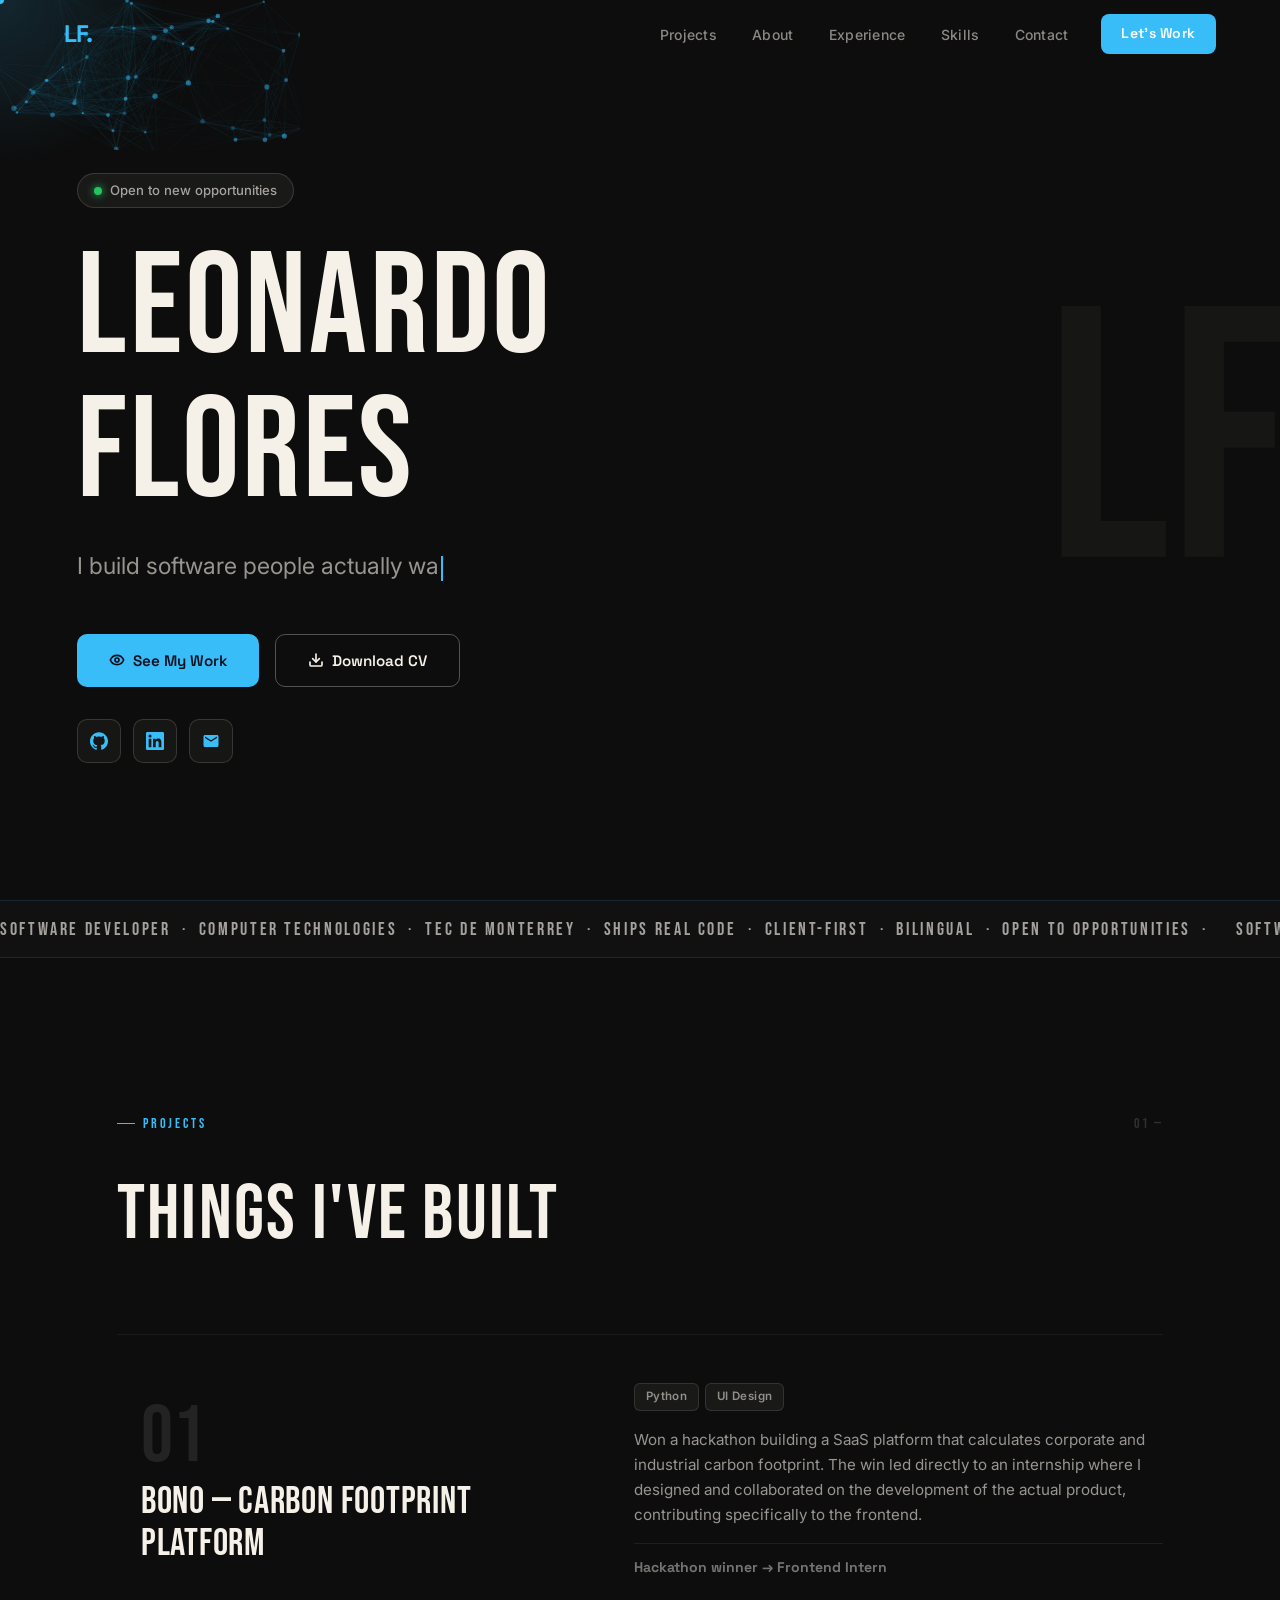
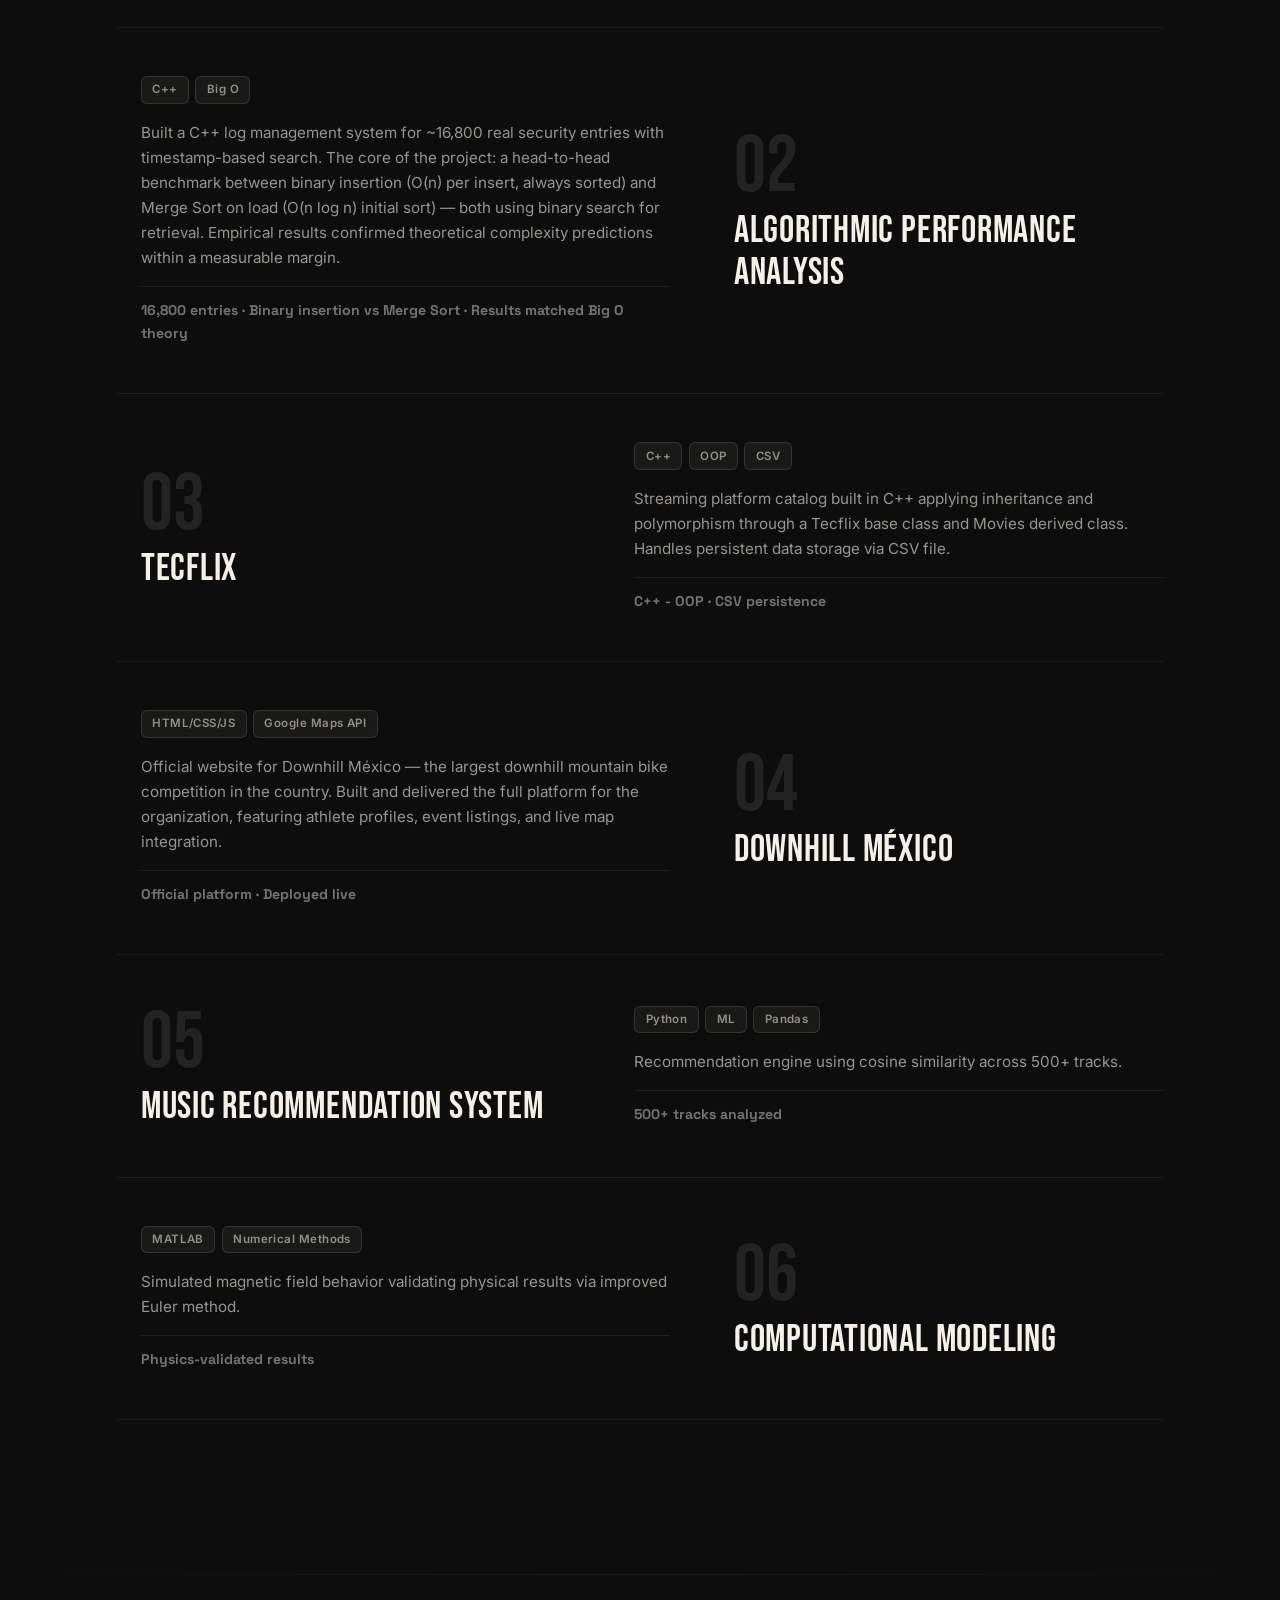
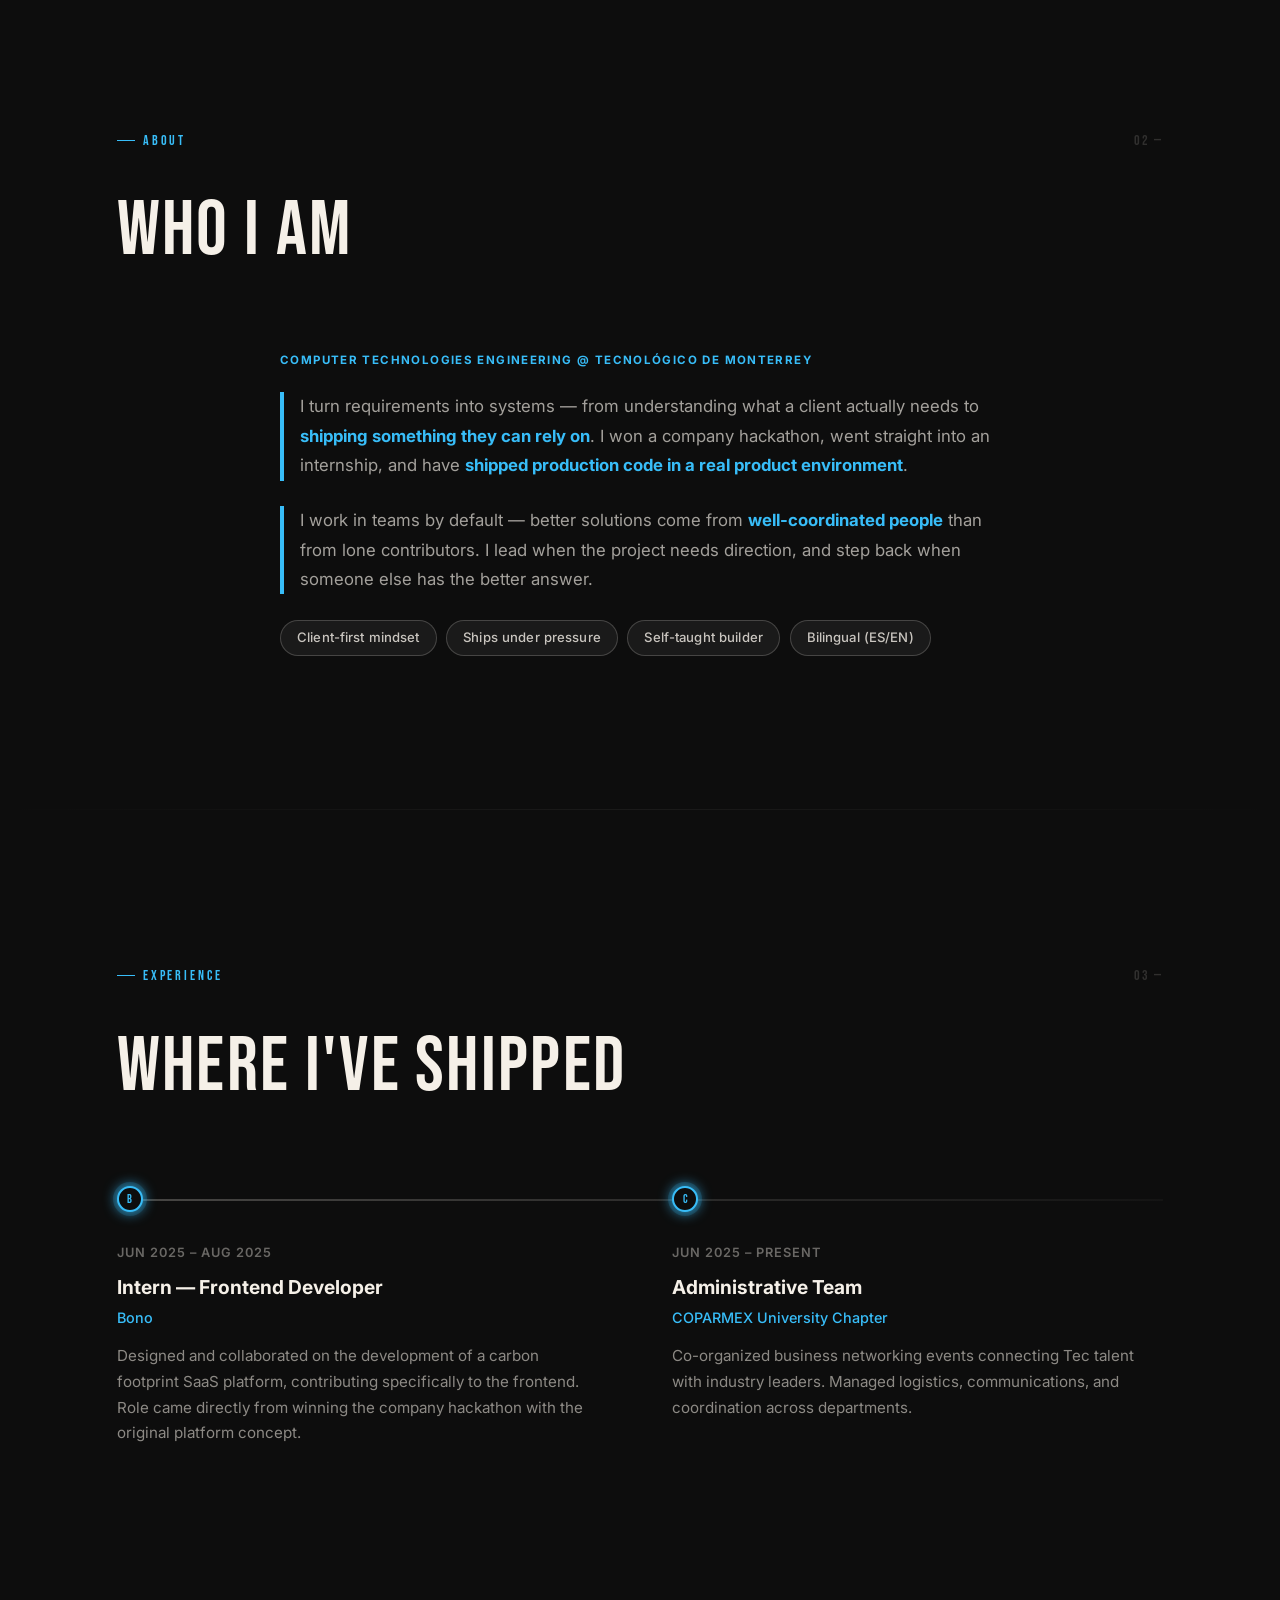
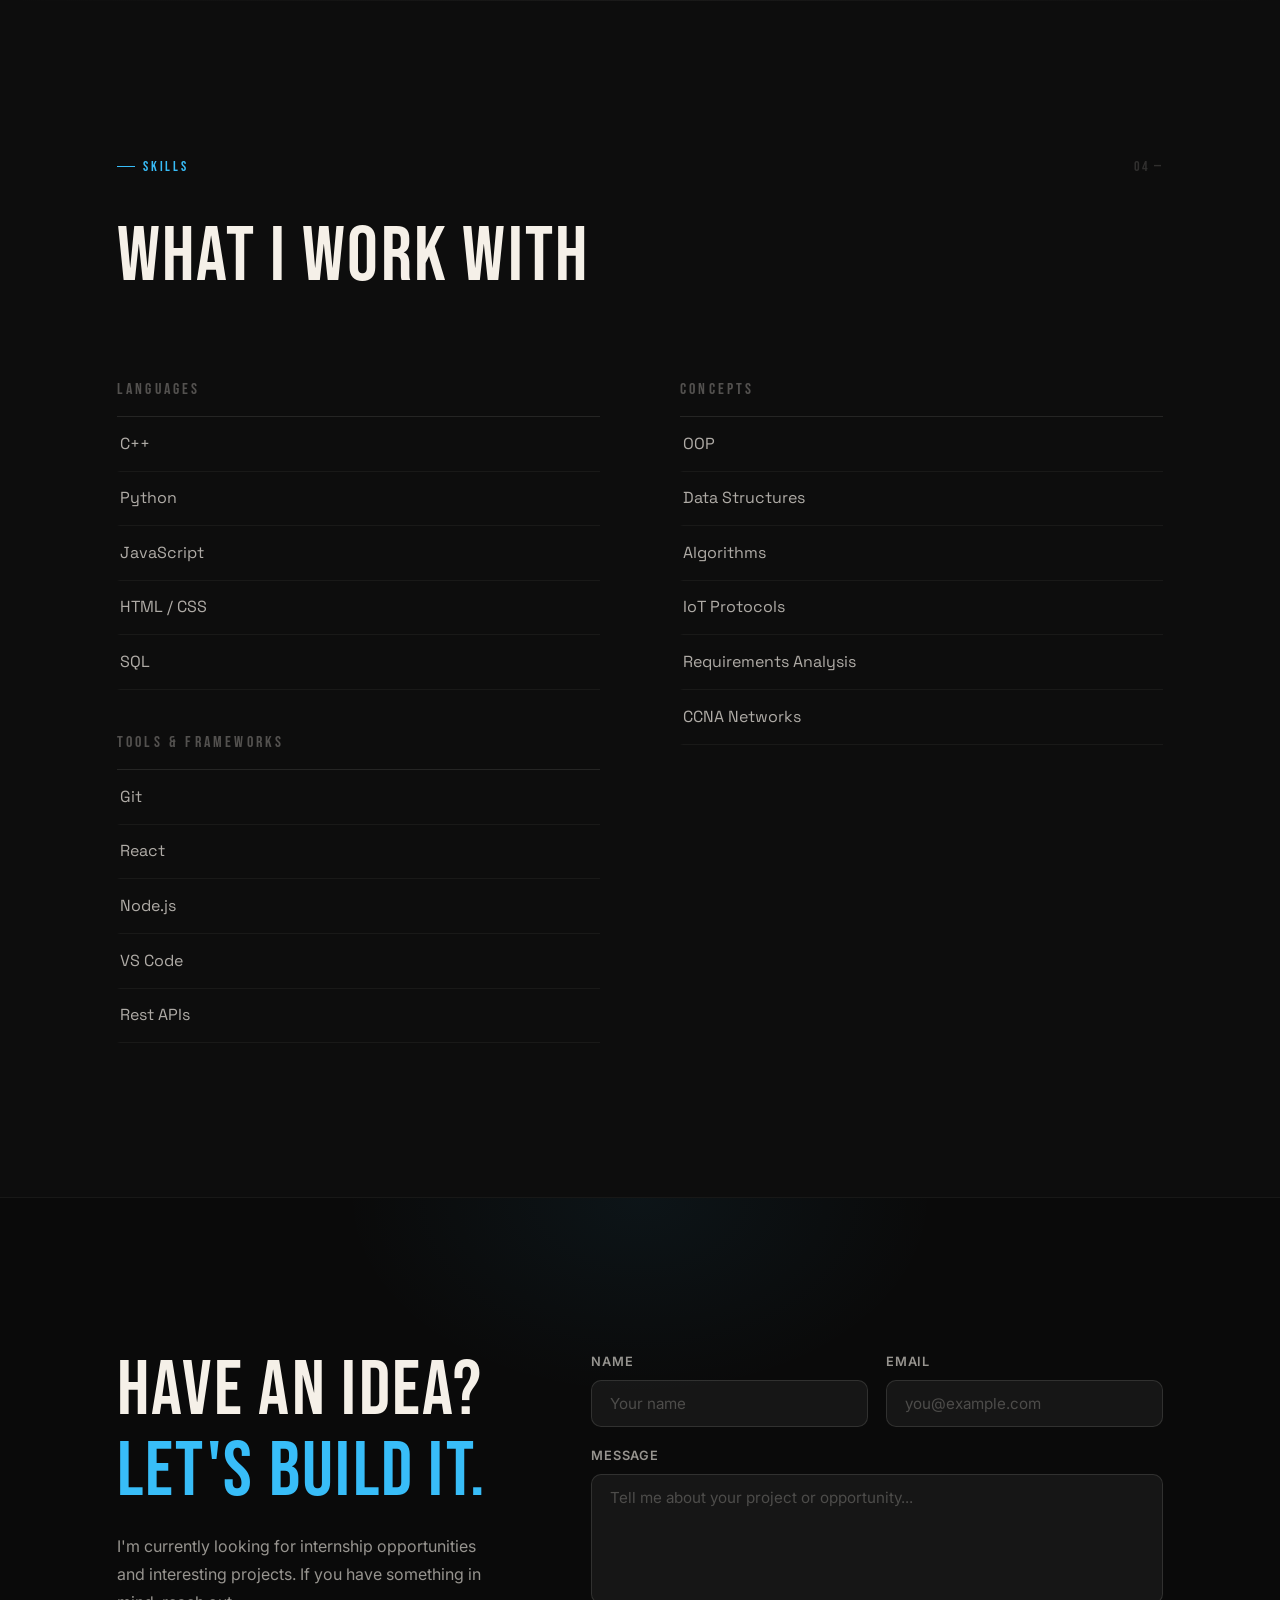
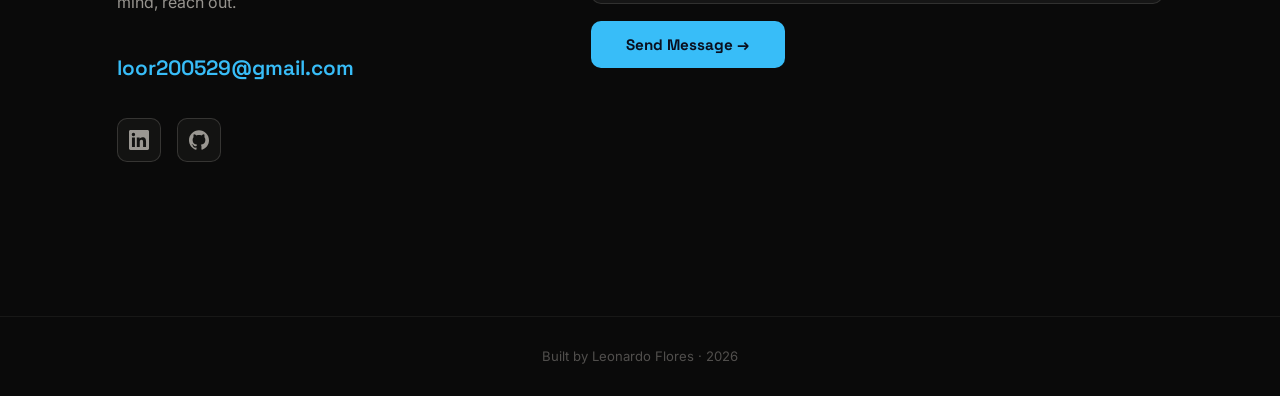
==== index.html @ 324228a3 "Se agregan archivos" ====
<!DOCTYPE html>
<html lang="en">
<head>
  <meta charset="UTF-8">
  <meta name="viewport" content="width=device-width, initial-scale=1.0">
  <title>Leonardo Flores — Software Engineer</title>
  <link rel="icon" href="data:image/svg+xml,<svg xmlns='http://www.w3.org/2000/svg' viewBox='0 0 100 100'><rect width='100' height='100' rx='16' fill='%230A0F1E'/><text y='.9em' font-size='52' font-family='Georgia,serif' font-weight='700' fill='%2338BDF8' x='50%' text-anchor='middle' dominant-baseline='middle' dy='5'>LF</text></svg>">
  <link rel="preconnect" href="https://fonts.googleapis.com">
  <link rel="preconnect" href="https://fonts.gstatic.com" crossorigin>
  <link href="https://fonts.googleapis.com/css2?family=Bebas+Neue&family=Inter:wght@300;400;500;600&family=Space+Grotesk:wght@400;500;600;700&display=swap" rel="stylesheet">
  <style>
    /* ─── RESET & BASE ─────────────────────────────────────────────── */
    *, *::before, *::after { box-sizing: border-box; margin: 0; padding: 0; }
    :root {
      --bg:           #0D0D0D;
      --bg2:          #0D0D0D;
      --violet:       #38BDF8;
      --violet-l:     #38BDF8;
      --violet-d:     #0369A1;
      --gold:         #F5F0E8;
      --text:         #F5F0E8;
      --text-muted:   rgba(245,240,232,0.6);
      --glass-bg:     rgba(255,255,255,0.03);
      --glass-border: rgba(245,240,232,0.08);
      --radius:       14px;
      --nav-h:        68px;
    }
    html { scroll-behavior: smooth; font-size: 16px; }
    body {
      background: var(--bg);
      color: var(--text);
      font-family: 'Inter', sans-serif;
      line-height: 1.65;
      overflow-x: hidden;
      cursor: none;
    }
    h1,h2,h3,h4 { font-family: 'Bebas Neue', 'Space Grotesk', sans-serif; line-height: 1.1; }
    a { color: inherit; text-decoration: none; }
    img { display: block; max-width: 100%; }
    button { cursor: none; }

    /* ─── CURSOR GLOW ──────────────────────────────────────────────── */
    #cursor-glow {
      pointer-events: none;
      position: fixed;
      width: 340px; height: 340px;
      border-radius: 50%;
      background: radial-gradient(circle, rgba(56,189,248,0.15) 0%, transparent 70%);
      transform: translate(-50%,-50%);
      z-index: 9999;
      transition: opacity .3s;
    }
    #cursor-dot {
      pointer-events: none;
      position: fixed;
      width: 8px; height: 8px;
      border-radius: 50%;
      background: var(--violet);
      transform: translate(-50%,-50%);
      z-index: 10000;
      transition: transform .1s, opacity .3s;
    }

    /* ─── SCROLLBAR ────────────────────────────────────────────────── */
    ::-webkit-scrollbar { width: 5px; }
    ::-webkit-scrollbar-track { background: var(--bg); }
    ::-webkit-scrollbar-thumb { background: rgba(245,240,232,0.25); border-radius: 4px; }

    /* ─── NAVBAR ───────────────────────────────────────────────────── */
    nav {
      position: fixed; top: 0; left: 0; right: 0;
      height: var(--nav-h);
      display: flex; align-items: center;
      padding: 0 clamp(1.5rem, 5vw, 4rem);
      z-index: 1000;
      transition: background .35s, box-shadow .35s, backdrop-filter .35s;
    }
    nav.scrolled {
      background: rgba(13,13,13,0.92);
      backdrop-filter: blur(16px);
      box-shadow: 0 1px 0 rgba(245,240,232,0.08);
      border-bottom: 1px solid rgba(245,240,232,0.08);
    }
    .nav-logo {
      font-family: 'Space Grotesk', sans-serif;
      font-weight: 700; font-size: 1.5rem;
      color: var(--violet);
      letter-spacing: -1px;
      margin-right: auto;
    }
    .nav-links { display: flex; gap: 2.2rem; list-style: none; }
    .nav-links a {
      font-size: .875rem; font-weight: 500;
      color: rgba(245,240,232,0.55);
      letter-spacing: .02em;
      transition: color .2s;
      position: relative;
    }
    .nav-links a::after {
      content: '';
      position: absolute; bottom: -4px; left: 0; right: 0;
      height: 1px;
      background: var(--violet);
      transform: scaleX(0);
      transform-origin: left;
      transition: transform .25s;
    }
    .nav-links a:hover, .nav-links a.active { color: #F5F0E8; }
    .nav-links a.active::after, .nav-links a:hover::after { transform: scaleX(1); }
    .nav-hire {
      margin-left: 2rem;
      padding: .5rem 1.3rem;
      background: var(--violet);
      color: #fff;
      font-family: 'Space Grotesk', sans-serif;
      font-weight: 600; font-size: .875rem;
      border: none; border-radius: 8px;
      letter-spacing: .02em;
      transition: background .2s, box-shadow .2s, transform .15s;
    }
    .nav-hire:hover {
      background: var(--violet-l);
      box-shadow: 0 0 18px rgba(56,189,248,0.45);
      transform: translateY(-1px);
    }
    .nav-mobile-toggle {
      display: none;
      flex-direction: column; gap: 5px;
      background: none; border: none; padding: 4px;
    }
    .nav-mobile-toggle span {
      display: block; width: 22px; height: 2px;
      background: #F5F0E8; border-radius: 2px; transition: .3s;
    }

    /* ─── SECTION WRAPPER ──────────────────────────────────────────── */
    section {
      padding: clamp(6rem,12vw,10rem) clamp(1.5rem,6vw,5rem);
      max-width: 1200px;
      margin: 0 auto;
    }
    .section-header {
      display: flex; align-items: center; justify-content: space-between;
      margin-bottom: 1rem;
    }
    .section-label {
      display: inline-flex; align-items: center; gap: .5rem;
      font-family: 'Bebas Neue', sans-serif;
      font-size: .9rem; font-weight: 400;
      letter-spacing: .2em; text-transform: uppercase;
      color: var(--violet);
    }
    .section-label::before {
      content: '';
      display: inline-block; width: 18px; height: 1px;
      background: var(--violet);
    }
    .section-num {
      font-family: 'Bebas Neue', sans-serif;
      font-size: .9rem;
      color: rgba(245,240,232,0.15);
      letter-spacing: 0.15em;
    }
    .section-title {
      font-family: 'Bebas Neue', sans-serif;
      font-size: clamp(3rem,6vw,5.5rem);
      font-weight: 400; letter-spacing: 0.03em;
      margin-bottom: 3.5rem;
      color: #F5F0E8;
    }

    /* ─── REVEAL ANIMATIONS ────────────────────────────────────────── */
    .reveal {
      opacity: 0; transform: translateY(28px);
      transition: opacity .65s cubic-bezier(.22,1,.36,1), transform .65s cubic-bezier(.22,1,.36,1);
    }
    .reveal.visible { opacity: 1; transform: none; }
    .reveal-delay-1 { transition-delay: .1s; }
    .reveal-delay-2 { transition-delay: .2s; }
    .reveal-delay-3 { transition-delay: .3s; }
    .reveal-delay-4 { transition-delay: .4s; }
    .reveal-delay-5 { transition-delay: .5s; }

    /* ─── HERO — SPLIT LAYOUT ──────────────────────────────────────── */
    #hero {
      min-height: 100vh;
      display: grid;
      grid-template-columns: 55fr 45fr;
      position: relative;
      overflow: hidden;
      max-width: 100%;
    }
    #particles-canvas {
      position: absolute; inset: 0;
      pointer-events: none; z-index: 0;
    }
    .hero-left {
      display: flex; align-items: center;
      padding-top: calc(var(--nav-h) + 2rem);
      padding-bottom: 4rem;
      position: relative; z-index: 2;
    }
    .hero-right {
      position: relative;
      display: flex; align-items: center; justify-content: flex-end;
      overflow: hidden; z-index: 1;
      padding-top: var(--nav-h);
    }
    .hero-deco {
      font-family: 'Bebas Neue', sans-serif;
      font-size: 28vw;
      color: rgba(245,240,232,0.04);
      line-height: 1;
      pointer-events: none; user-select: none;
      position: absolute;
      right: -1vw; top: 50%;
      transform: translateY(-50%);
    }
    .hero-inner {
      position: relative; z-index: 2;
      padding: 0 clamp(1.5rem,6vw,5rem);
      width: 100%;
    }
    .hero-badge {
      display: inline-flex; align-items: center; gap: .5rem;
      padding: .35rem 1rem;
      border: 1px solid rgba(245,240,232,0.15);
      border-radius: 100px;
      background: rgba(245,240,232,0.05);
      font-size: .82rem; font-weight: 500;
      color: rgba(245,240,232,0.65);
      margin-bottom: 1.8rem;
      opacity: 0; animation: fadeSlideUp .6s .2s forwards;
    }
    .hero-badge .dot {
      width: 8px; height: 8px; border-radius: 50%;
      background: #22c55e; box-shadow: 0 0 8px #22c55e;
      animation: pulse-green 2s infinite;
    }
    @keyframes pulse-green {
      0%,100% { box-shadow: 0 0 8px #22c55e; }
      50%      { box-shadow: 0 0 16px #22c55e, 0 0 24px #22c55e44; }
    }
    .hero-name {
      font-family: 'Bebas Neue', sans-serif;
      font-size: clamp(5rem,12vw,9rem);
      font-weight: 400; line-height: 1.0;
      letter-spacing: 0.02em;
      margin-bottom: 1.4rem; overflow: hidden;
    }
    .hero-name .word {
      display: inline-block; opacity: 0;
      transform: translateY(60px);
      animation: wordUp .75s cubic-bezier(.22,1,.36,1) forwards;
    }
    .hero-name .word:nth-child(2) { animation-delay: .15s; margin-left: .35em; }
    .hero-name .accent { color: #F5F0E8; }
    @keyframes wordUp { to { opacity: 1; transform: none; } }
    .hero-tagline {
      font-size: clamp(1.1rem,2.2vw,1.45rem);
      color: var(--text-muted); font-weight: 400;
      margin-bottom: 2.5rem; min-height: 2em;
      opacity: 0; animation: fadeSlideUp .6s .6s forwards;
    }
    .hero-tagline .typed-cursor {
      display: inline-block; width: 2px; height: 1.1em;
      background: var(--violet); vertical-align: middle; margin-left: 2px;
      animation: blink .75s step-end infinite;
    }
    @keyframes blink { 0%,100%{opacity:1} 50%{opacity:0} }
    @keyframes fadeSlideUp {
      from { opacity:0; transform: translateY(16px); }
      to   { opacity:1; transform: none; }
    }
    .hero-ctas {
      display: flex; gap: 1rem; flex-wrap: wrap;
      opacity: 0; animation: fadeSlideUp .6s .9s forwards;
    }
    .btn-primary {
      display: inline-flex; align-items: center; gap: .5rem;
      padding: .8rem 2rem;
      background: var(--violet); color: #0A0F1E;
      font-family: 'Space Grotesk', sans-serif;
      font-weight: 600; font-size: .95rem;
      border-radius: 10px; border: none;
      transition: background .2s, box-shadow .2s, transform .15s;
    }
    .btn-primary:hover {
      background: var(--violet-l);
      box-shadow: 0 0 28px rgba(56,189,248,.5);
      transform: translateY(-2px);
    }
    .btn-outline {
      display: inline-flex; align-items: center; gap: .5rem;
      padding: .8rem 2rem;
      border: 1.5px solid rgba(245,240,232,0.3);
      color: #F5F0E8;
      font-family: 'Space Grotesk', sans-serif;
      font-weight: 600; font-size: .95rem;
      border-radius: 10px; background: transparent;
      transition: border-color .2s, background .2s, transform .15s;
    }
    .btn-outline:hover {
      border-color: var(--violet);
      background: rgba(56,189,248,.08);
      transform: translateY(-2px);
    }
    .hero-socials {
      display: flex; gap: .75rem; flex-wrap: wrap;
      margin-top: 2rem;
      opacity: 0; animation: fadeSlideUp .6s 1.1s forwards;
    }
    .hero-social-card {
      display: inline-flex; align-items: center; justify-content: center;
      width: 44px; height: 44px;
      background: rgba(245,240,232,0.04);
      border: 1px solid rgba(245,240,232,0.15);
      border-radius: 10px; box-shadow: none; text-decoration: none;
      transition: border-color .2s, box-shadow .2s, transform .2s;
    }
    .hero-social-card:hover {
      border-color: var(--violet);
      box-shadow: 0 4px 20px rgba(56,189,248,.22);
      transform: translateY(-2px);
    }
    .hero-social-card svg { width: 18px; height: 18px; fill: #38BDF8; }

    /* ─── MARQUEE ──────────────────────────────────────────────────── */
    .marquee-strip {
      width: 100%; overflow: hidden;
      background: #111111;
      border-top: 1px solid rgba(56,189,248,0.15);
      border-bottom: 1px solid rgba(56,189,248,0.15);
      padding: 0.85rem 0;
    }
    .marquee-track {
      display: flex; width: max-content;
      animation: marqueeScroll 40s linear infinite;
    }
    .marquee-content {
      font-family: 'Bebas Neue', sans-serif;
      font-size: 1.1rem; letter-spacing: 0.15em;
      color: #F5F0E8; white-space: nowrap;
      opacity: 0.65;
    }
    @keyframes marqueeScroll {
      0%   { transform: translateX(0); }
      100% { transform: translateX(-50%); }
    }

    /* ─── PROJECTS — ALTERNATING ROWS ──────────────────────────────── */
    .projects-list { display: flex; flex-direction: column; }
    .project-row {
      display: flex; gap: 4rem;
      padding: 3rem 0 3rem 1.5rem;
      border-bottom: 1px solid rgba(245,240,232,0.06);
      position: relative;
      transition: background .3s;
    }
    .project-row:first-child { border-top: 1px solid rgba(245,240,232,0.06); }
    .project-row::before {
      content: '';
      position: absolute; left: 0; top: 0; bottom: 0;
      width: 4px; background: var(--violet);
      opacity: 0; transition: opacity .25s;
    }
    .project-row:hover { background: rgba(22,22,22,0.7); }
    .project-row:hover::before { opacity: 1; }
    .proj-identity {
      flex: 0 0 42%;
      display: flex; flex-direction: column; justify-content: center;
    }
    .proj-details {
      flex: 1;
      display: flex; flex-direction: column; justify-content: center;
    }
    .proj-number {
      font-family: 'Bebas Neue', sans-serif;
      font-size: 5rem; line-height: 1;
      color: rgba(245,240,232,0.1);
      margin-bottom: 0.2rem;
    }
    .proj-name {
      font-family: 'Bebas Neue', sans-serif;
      font-size: clamp(1.8rem,3vw,2.5rem);
      color: #F5F0E8; line-height: 1.1; letter-spacing: 0.02em;
    }
    /* Even rows flip: details left, identity right */
    .project-row:nth-child(even) .proj-identity { order: 2; }
    .project-row:nth-child(even) .proj-details   { order: 1; }
    .project-tags { display: flex; flex-wrap: wrap; gap: .4rem; margin-bottom: 1rem; }
    .project-tag {
      font-size: .72rem; font-weight: 600; letter-spacing: .04em;
      padding: .2rem .65rem; border-radius: 6px;
      background: rgba(245,240,232,0.05);
      border: 1px solid rgba(245,240,232,0.12);
      color: rgba(245,240,232,0.55);
    }
    .project-desc {
      font-size: .95rem; color: var(--text-muted);
      line-height: 1.65; margin-bottom: 1rem;
    }
    .project-metric {
      font-family: 'Space Grotesk', sans-serif;
      font-size: .88rem; font-weight: 700;
      color: rgba(245,240,232,0.45);
      padding-top: 0.75rem;
      border-top: 1px solid rgba(245,240,232,0.08);
    }

    /* ─── ABOUT — 3-COLUMN ─────────────────────────────────────────── */
    .about-grid {
      display: grid;
      grid-template-columns: 1fr;
      max-width: 720px;
      margin: 0 auto;
    }
    .about-side-label {
      writing-mode: vertical-rl;
      text-orientation: mixed;
      transform: rotate(180deg);
      font-family: 'Bebas Neue', sans-serif;
      font-size: 5rem; letter-spacing: 0.1em; line-height: 1;
      color: rgba(245,240,232,0.04);
      user-select: none; pointer-events: none;
      height: 280px;
      display: flex; align-items: center; justify-content: center;
    }
    .about-photo-wrap { position: relative; }
    .about-photo {
      width: 100%; aspect-ratio: 1;
      border-radius: 20px;
      background: linear-gradient(135deg, rgba(56,189,248,.08), rgba(22,22,22,.9));
      border: 1.5px solid var(--glass-border);
      display: flex; align-items: center; justify-content: center;
      overflow: hidden;
      box-shadow: 0 0 40px rgba(56,189,248,.12);
      position: relative;
    }
    @keyframes about-glow-spin {
      0%   { transform: rotate(0deg); }
      100% { transform: rotate(360deg); }
    }
    .about-photo::before {
      content: '';
      position: absolute; inset: -3px; border-radius: 23px;
      background: conic-gradient(from 0deg, var(--violet), #7DD3FC, transparent 50%, var(--violet));
      z-index: -1;
      animation: about-glow-spin 4s linear infinite;
      opacity: 0.7;
    }
    .about-photo img {
      width: 100%;
      height: 100%;
      object-fit: cover;
      object-position: center top;
      border-radius: 18px;
      position: absolute;
      top: 0;
      left: 0;
    }
    .about-photo-glow {
      position: absolute; inset: 0;
      background: radial-gradient(ellipse at 50% 50%, rgba(56,189,248,.15), transparent 70%);
      pointer-events: none; z-index: 1;
    }
    .about-degree {
      font-size: .72rem; font-weight: 700;
      letter-spacing: .12em; text-transform: uppercase;
      color: var(--violet); margin-bottom: 1.4rem; display: block;
    }
    .about-text p {
      font-size: 1.05rem; color: rgba(245,240,232,0.65);
      line-height: 1.75; margin-bottom: 1.6rem;
      padding-left: 1rem; border-left: 4px solid var(--violet);
      opacity: 0; transform: translateY(20px);
      transition: opacity .6s cubic-bezier(.22,1,.36,1), transform .6s cubic-bezier(.22,1,.36,1);
    }
    .about-text p.para-visible { opacity: 1; transform: none; }
    .about-text p strong { color: var(--violet); font-weight: 700; }
    .pill-row { display: flex; flex-wrap: wrap; gap: .6rem; margin-top: .4rem; }
    @keyframes pill-shimmer {
      0%   { box-shadow: 0 0 0 0 rgba(56,189,248,0); }
      50%  { box-shadow: 0 0 12px 2px rgba(56,189,248,.35); }
      100% { box-shadow: 0 0 0 0 rgba(56,189,248,0); }
    }
    .pill {
      padding: .38rem 1rem; border-radius: 100px;
      border: 1px solid rgba(245,240,232,0.2);
      background: #1a1a1a;
      font-size: .82rem; font-weight: 500;
      color: rgba(245,240,232,0.8); letter-spacing: .01em;
      transition: border-color .2s, background .2s, box-shadow .2s;
    }
    .pill:hover {
      border-color: var(--violet);
      background: rgba(56,189,248,.06);
      animation: pill-shimmer .9s ease-in-out;
    }

    /* ─── EXPERIENCE — HORIZONTAL TIMELINE ─────────────────────────── */
    .timeline-h {
      display: grid;
      grid-template-columns: 1fr 1fr;
      gap: 4rem;
      position: relative;
      padding-top: 3.5rem;
    }
    .timeline-h::before {
      content: '';
      position: absolute;
      top: 13px; left: 13px; right: 0;
      height: 1.5px;
      background: linear-gradient(to right, rgba(245,240,232,0.25), rgba(245,240,232,0.03));
    }
    .timeline-h-item { position: relative; }
    .timeline-h-node {
      position: absolute;
      top: -3.5rem; left: 0;
      width: 26px; height: 26px; border-radius: 50%;
      background: #0D0D0D;
      border: 2px solid var(--violet);
      box-shadow: 0 0 0 4px rgba(56,189,248,.15), 0 0 14px var(--violet);
      display: flex; align-items: center; justify-content: center;
      font-family: 'Bebas Neue', sans-serif;
      font-size: .75rem; color: var(--violet);
      letter-spacing: 0;
      transition: box-shadow .3s;
    }
    .timeline-h-item:hover .timeline-h-node {
      box-shadow: 0 0 0 6px rgba(56,189,248,.2), 0 0 20px var(--violet);
    }
    .timeline-date {
      font-size: .8rem; font-weight: 600;
      letter-spacing: .08em; text-transform: uppercase;
      color: rgba(245,240,232,0.4); margin-bottom: .5rem;
    }
    .timeline-role {
      font-size: 1.2rem; font-weight: 700;
      color: #F5F0E8; margin-bottom: .2rem;
    }
    .timeline-company {
      font-size: .9rem; color: #38BDF8;
      font-weight: 500; margin-bottom: .8rem;
    }
    .timeline-desc {
      font-size: .95rem; color: rgba(245,240,232,0.55);
      line-height: 1.7; max-width: 480px;
    }

    /* ─── SKILLS — EDITORIAL TABLE ──────────────────────────────────── */
    .skills-table {
      display: grid; grid-template-columns: 1fr 1fr;
      gap: 0 5rem;
    }
    .skills-col-title {
      font-family: 'Bebas Neue', sans-serif;
      font-size: 1rem; letter-spacing: 0.2em; text-transform: uppercase;
      color: rgba(245,240,232,0.3);
      padding-bottom: 0.8rem;
      border-bottom: 1px solid rgba(245,240,232,0.1);
    }
    .skills-col-spacer { display: block; height: 2.5rem; }
    .skill-row {
      display: flex; align-items: center;
      padding: 0.85rem 0;
      border-bottom: 1px solid rgba(245,240,232,0.05);
      font-size: 1rem; font-family: 'Space Grotesk', sans-serif;
      color: rgba(245,240,232,0.7);
      transition: color .2s, padding-left .2s, border-left-color .2s;
      border-left: 3px solid transparent;
    }
    .skill-row:hover {
      color: #F5F0E8;
      padding-left: 0.8rem;
      border-left-color: var(--violet);
    }

    /* ─── CONTACT ──────────────────────────────────────────────────── */
    #contact-wrap {
      background: #0A0A0A;
      border-top: 1px solid rgba(245,240,232,0.06);
      position: relative; overflow: hidden;
    }
    #contact-wrap::before {
      content: '';
      position: absolute; top: -200px; left: 50%;
      transform: translateX(-50%);
      width: 600px; height: 400px;
      background: radial-gradient(ellipse, rgba(56,189,248,.06) 0%, transparent 70%);
      pointer-events: none;
    }
    .contact-inner {
      max-width: 1200px; margin: 0 auto;
      padding: clamp(6rem,12vw,10rem) clamp(1.5rem,6vw,5rem);
      display: grid; grid-template-columns: 1fr 1fr;
      gap: 5rem; align-items: start;
    }
    .contact-left h2 {
      font-size: clamp(3rem,6vw,5rem); font-weight: 400;
      letter-spacing: 0.03em; line-height: 1.05; margin-bottom: 1.2rem;
    }
    .contact-left p {
      font-size: 1rem; color: var(--text-muted);
      line-height: 1.75; margin-bottom: 2.2rem; max-width: 380px;
    }
    .contact-email {
      display: inline-block;
      font-family: 'Space Grotesk', sans-serif;
      font-size: clamp(1rem,2vw,1.3rem); font-weight: 600;
      color: var(--violet-l);
      border-bottom: 1.5px solid transparent;
      transition: color .2s, border-color .2s, text-shadow .2s;
      margin-bottom: 2rem;
    }
    .contact-email:hover {
      color: #F5F0E8; border-color: var(--violet);
      text-shadow: 0 0 18px rgba(56,189,248,.4);
    }
    .social-row { display: flex; gap: 1rem; }
    .social-link {
      display: inline-flex; align-items: center; justify-content: center;
      width: 44px; height: 44px; border-radius: 10px;
      border: 1px solid rgba(245,240,232,0.15);
      background: rgba(245,240,232,0.04);
      color: rgba(245,240,232,0.6); box-shadow: none;
      transition: border-color .2s, color .2s, background .2s, transform .2s, box-shadow .2s;
    }
    .social-link:hover {
      border-color: var(--violet); color: #F5F0E8;
      background: rgba(56,189,248,.06);
      box-shadow: 0 4px 16px rgba(56,189,248,.15);
      transform: translateY(-3px);
    }
    .social-link svg { width: 20px; height: 20px; fill: currentColor; }

    /* ─── CONTACT FORM ─────────────────────────────────────────────── */
    .contact-form { display: flex; flex-direction: column; gap: 1.1rem; }
    .form-row { display: grid; grid-template-columns: 1fr 1fr; gap: 1.1rem; }
    .form-group { display: flex; flex-direction: column; gap: .5rem; }
    .form-group label {
      font-size: .8rem; font-weight: 600;
      letter-spacing: .06em; text-transform: uppercase;
      color: var(--text-muted);
    }
    .form-group input, .form-group textarea {
      background: #161616;
      border: 1px solid rgba(245,240,232,0.12);
      border-radius: 10px; padding: .8rem 1.1rem;
      font-family: 'Inter', sans-serif; font-size: .95rem;
      color: #F5F0E8; outline: none; box-shadow: none;
      transition: border-color .2s, box-shadow .2s, background .2s;
      resize: none;
    }
    .form-group input::placeholder,
    .form-group textarea::placeholder { color: rgba(245,240,232,0.25); }
    .form-group input:focus, .form-group textarea:focus {
      border-color: var(--violet);
      background: rgba(56,189,248,.04);
      box-shadow: 0 0 0 3px rgba(56,189,248,.12);
    }
    .form-group textarea { min-height: 130px; }
    .form-submit {
      padding: .85rem 2.2rem; background: var(--violet); color: #0A0F1E;
      font-family: 'Space Grotesk', sans-serif; font-weight: 700; font-size: .95rem;
      border: none; border-radius: 10px; align-self: flex-start;
      transition: background .2s, box-shadow .2s, transform .15s;
    }
    .form-submit:hover {
      background: #5CCFFA;
      box-shadow: 0 4px 20px rgba(56,189,248,.35);
      transform: translateY(-2px);
    }

    /* ─── FOOTER ───────────────────────────────────────────────────── */
    footer {
      text-align: center; padding: 1.8rem; font-size: .82rem;
      color: rgba(245,240,232,0.3);
      border-top: 1px solid rgba(245,240,232,0.06);
    }

    /* ─── DIVIDER ──────────────────────────────────────────────────── */
    .divider {
      width: 100%; height: 1px;
      background: linear-gradient(90deg, transparent, rgba(245,240,232,.06), transparent);
    }

    /* ─── RESPONSIVE ───────────────────────────────────────────────── */
    @media (max-width: 1100px) {
      .about-side-label { display: none; }
      .skills-table { gap: 0 3rem; }
    }
    @media (max-width: 900px) {
      /* Hero */
      #hero { grid-template-columns: 1fr; }
      .hero-right { display: none; }
      /* About */
      .about-side-label { display: none; }
      /* Timeline vertical revert */
      .timeline-h {
        grid-template-columns: 1fr;
        padding-top: 0; padding-left: 2.5rem;
        gap: 2.5rem;
      }
      .timeline-h::before {
        top: 0; bottom: 0; left: 0; right: auto;
        width: 1.5px; height: auto;
        background: linear-gradient(to bottom, rgba(245,240,232,0.25), rgba(245,240,232,0.03));
      }
      .timeline-h-node { top: 4px; left: -3.3rem; }
      /* Projects */
      .project-row {
        flex-wrap: wrap; gap: 1.5rem; padding-left: 1rem;
      }
      .proj-identity { flex: 0 0 100%; }
      .proj-details   { flex: 0 0 100%; }
      .project-row:nth-child(even) .proj-identity { order: 0; }
      .project-row:nth-child(even) .proj-details   { order: 0; }
      /* Skills */
      .skills-table { grid-template-columns: 1fr; gap: 0; }
      /* Contact */
      .contact-inner { grid-template-columns: 1fr; gap: 3rem; }
    }
    @media (max-width: 640px) {
      .about-grid { grid-template-columns: 1fr; }
      .nav-links, .nav-hire { display: none; }
      .nav-mobile-toggle { display: flex; }
      .form-row { grid-template-columns: 1fr; }
      .hero-name { font-size: clamp(2.6rem,11vw,3.8rem); }
      body { cursor: auto; }
      #cursor-glow, #cursor-dot { display: none; }
    }
    .nav-links.mobile-open {
      display: flex !important; flex-direction: column;
      position: absolute; top: var(--nav-h); left: 0; right: 0;
      background: rgba(13,13,13,0.98);
      padding: 1.5rem 2rem;
      border-top: 1px solid rgba(245,240,232,0.08);
      gap: 1.2rem;
    }
    .nav-hire.mobile-open { display: block !important; }
  </style>
</head>
<body>

<!-- Cursor -->
<div id="cursor-glow"></div>
<div id="cursor-dot"></div>

<!-- ─── NAVBAR ─────────────────────────────────────────────────────── -->
<nav id="navbar">
  <a class="nav-logo" href="#">LF.</a>
  <ul class="nav-links" id="navLinks">
    <li><a href="#projects">Projects</a></li>
    <li><a href="#about">About</a></li>
    <li><a href="#experience">Experience</a></li>
    <li><a href="#skills">Skills</a></li>
    <li><a href="#contact-wrap">Contact</a></li>
  </ul>
  <a href="mailto:loor200529@gmail.com" class="nav-hire">Let's Work</a>
  <button class="nav-mobile-toggle" id="mobileToggle" aria-label="Menu">
    <span></span><span></span><span></span>
  </button>
</nav>

<!-- ─── HERO ──────────────────────────────────────────────────────── -->
<div id="hero">
  <canvas id="particles-canvas"></canvas>
  <div class="hero-left">
    <div class="hero-inner">
      <div class="hero-badge">
        <span class="dot"></span>
        Open to new opportunities
      </div>
      <h1 class="hero-name">
        <span class="word accent">Leonardo Flores</span>
      </h1>
      <p class="hero-tagline">
        <span id="typed-text"></span><span class="typed-cursor"></span>
      </p>
      <div class="hero-ctas">
        <a href="#projects" class="btn-primary">
          <svg width="16" height="16" viewBox="0 0 24 24" fill="none" stroke="currentColor" stroke-width="2.5" stroke-linecap="round" stroke-linejoin="round"><path d="M2 12s3-7 10-7 10 7 10 7-3 7-10 7-10-7-10-7z"/><circle cx="12" cy="12" r="3"/></svg>
          See My Work
        </a>
        <a href="CV-LeonardoFlores-2026.pdf" class="btn-outline" download>
          <svg width="16" height="16" viewBox="0 0 24 24" fill="none" stroke="currentColor" stroke-width="2.5" stroke-linecap="round" stroke-linejoin="round"><path d="M21 15v4a2 2 0 0 1-2 2H5a2 2 0 0 1-2-2v-4"/><polyline points="7 10 12 15 17 10"/><line x1="12" y1="15" x2="12" y2="3"/></svg>
          Download CV
        </a>
      </div>
      <div class="hero-socials">
        <a href="https://github.com/Leonardou-lab" class="hero-social-card" target="_blank" rel="noopener" aria-label="GitHub">
          <svg viewBox="0 0 24 24" xmlns="http://www.w3.org/2000/svg"><path d="M12 .297c-6.63 0-12 5.373-12 12 0 5.303 3.438 9.8 8.205 11.385.6.113.82-.258.82-.577 0-.285-.01-1.04-.015-2.04-3.338.724-4.042-1.61-4.042-1.61C4.422 18.07 3.633 17.7 3.633 17.7c-1.087-.744.084-.729.084-.729 1.205.084 1.838 1.236 1.838 1.236 1.07 1.835 2.809 1.305 3.495.998.108-.776.417-1.305.76-1.605-2.665-.3-5.466-1.332-5.466-5.93 0-1.31.465-2.38 1.235-3.22-.135-.303-.54-1.523.105-3.176 0 0 1.005-.322 3.3 1.23.96-.267 1.98-.399 3-.405 1.02.006 2.04.138 3 .405 2.28-1.552 3.285-1.23 3.285-1.23.645 1.653.24 2.873.12 3.176.765.84 1.23 1.91 1.23 3.22 0 4.61-2.805 5.625-5.475 5.92.42.36.81 1.096.81 2.22 0 1.606-.015 2.896-.015 3.286 0 .315.21.69.825.57C20.565 22.092 24 17.592 24 12.297c0-6.627-5.373-12-12-12"/></svg>
        </a>
        <a href="https://www.linkedin.com/in/leonardo-andré-flores-mendoza-2519a2366" class="hero-social-card" target="_blank" rel="noopener" aria-label="LinkedIn">
          <svg viewBox="0 0 24 24" xmlns="http://www.w3.org/2000/svg"><path d="M20.447 20.452h-3.554v-5.569c0-1.328-.027-3.037-1.852-3.037-1.853 0-2.136 1.445-2.136 2.939v5.667H9.351V9h3.414v1.561h.046c.477-.9 1.637-1.85 3.37-1.85 3.601 0 4.267 2.37 4.267 5.455v6.286zM5.337 7.433a2.062 2.062 0 0 1-2.063-2.065 2.064 2.064 0 1 1 2.063 2.065zm1.782 13.019H3.555V9h3.564v11.452zM22.225 0H1.771C.792 0 0 .774 0 1.729v20.542C0 23.227.792 24 1.771 24h20.451C23.2 24 24 23.227 24 22.271V1.729C24 .774 23.2 0 22.222 0h.003z"/></svg>
        </a>
        <a href="mailto:loor200529@gmail.com" class="hero-social-card" aria-label="Email">
          <svg viewBox="0 0 24 24" xmlns="http://www.w3.org/2000/svg"><path d="M20 4H4c-1.1 0-2 .9-2 2v12c0 1.1.9 2 2 2h16c1.1 0 2-.9 2-2V6c0-1.1-.9-2-2-2zm0 4-8 5-8-5V6l8 5 8-5v2z"/></svg>
        </a>
      </div>
    </div>
  </div>
  <div class="hero-right" aria-hidden="true">
    <div class="hero-deco">LF</div>
  </div>
</div>

<!-- ─── MARQUEE ────────────────────────────────────────────────────── -->
<div class="marquee-strip" aria-hidden="true">
  <div class="marquee-track">
    <span class="marquee-content">SOFTWARE DEVELOPER &nbsp;·&nbsp; COMPUTER TECHNOLOGIES &nbsp;·&nbsp; TEC DE MONTERREY &nbsp;·&nbsp; SHIPS REAL CODE &nbsp;·&nbsp; CLIENT-FIRST &nbsp;·&nbsp; BILINGUAL &nbsp;·&nbsp; OPEN TO OPPORTUNITIES &nbsp;·&nbsp;&nbsp;&nbsp;&nbsp;&nbsp;</span>
    <span class="marquee-content">SOFTWARE DEVELOPER &nbsp;·&nbsp; COMPUTER TECHNOLOGIES &nbsp;·&nbsp; TEC DE MONTERREY &nbsp;·&nbsp; SHIPS REAL CODE &nbsp;·&nbsp; CLIENT-FIRST &nbsp;·&nbsp; BILINGUAL &nbsp;·&nbsp; OPEN TO OPPORTUNITIES &nbsp;·&nbsp;&nbsp;&nbsp;&nbsp;&nbsp;</span>
  </div>
</div>

<!-- ─── PROJECTS ────────────────────────────────────────────────────── -->
<section id="projects">
  <div class="section-header reveal">
    <div class="section-label">Projects</div>
    <span class="section-num">01 —</span>
  </div>
  <div class="section-title reveal reveal-delay-1">Things I've Built</div>

  <div class="projects-list">

    <div class="project-row reveal">
      <div class="proj-identity">
        <div class="proj-number">01</div>
        <div class="proj-name">Bono — Carbon Footprint Platform</div>
      </div>
      <div class="proj-details">
        <div class="project-tags">
          <span class="project-tag">Python</span>
          <span class="project-tag">UI Design</span>
        </div>
        <p class="project-desc">Won a hackathon building a SaaS platform that calculates corporate and industrial carbon footprint. The win led directly to an internship where I designed and collaborated on the development of the actual product, contributing specifically to the frontend.</p>
        <div class="project-metric">Hackathon winner → Frontend Intern</div>
      </div>
    </div>

    <div class="project-row reveal reveal-delay-1">
      <div class="proj-identity">
        <div class="proj-number">02</div>
        <div class="proj-name">Algorithmic Performance Analysis</div>
      </div>
      <div class="proj-details">
        <div class="project-tags">
          <span class="project-tag">C++</span>
          <span class="project-tag">Big O</span>
        </div>
        <p class="project-desc">Built a C++ log management system for ~16,800 real security entries with timestamp-based search. The core of the project: a head-to-head benchmark between binary insertion (O(n) per insert, always sorted) and Merge Sort on load (O(n log n) initial sort) — both using binary search for retrieval. Empirical results confirmed theoretical complexity predictions within a measurable margin.</p>
        <div class="project-metric">16,800 entries · Binary insertion vs Merge Sort · Results matched Big O theory</div>
      </div>
    </div>

    <div class="project-row reveal reveal-delay-2">
      <div class="proj-identity">
        <div class="proj-number">03</div>
        <div class="proj-name">Tecflix</div>
      </div>
      <div class="proj-details">
        <div class="project-tags">
          <span class="project-tag">C++</span>
          <span class="project-tag">OOP</span>
          <span class="project-tag">CSV</span>
        </div>
        <p class="project-desc">Streaming platform catalog built in C++ applying inheritance and polymorphism through a Tecflix base class and Movies derived class. Handles persistent data storage via CSV file.</p>
        <div class="project-metric">C++ -  OOP · CSV persistence </div>
      </div>
    </div>

    <div class="project-row reveal">
      <div class="proj-identity">
        <div class="proj-number">04</div>
        <div class="proj-name">Downhill México</div>
      </div>
      <div class="proj-details">
        <div class="project-tags">
          <span class="project-tag">HTML/CSS/JS</span>
          <span class="project-tag">Google Maps API</span>
        </div>
        <p class="project-desc">Official website for Downhill México — the largest downhill mountain bike competition in the country. Built and delivered the full platform for the organization, featuring athlete profiles, event listings, and live map integration.</p>
        <div class="project-metric">Official platform · Deployed live</div>
      </div>
    </div>

    <div class="project-row reveal reveal-delay-1">
      <div class="proj-identity">
        <div class="proj-number">05</div>
        <div class="proj-name">Music Recommendation System</div>
      </div>
      <div class="proj-details">
        <div class="project-tags">
          <span class="project-tag">Python</span>
          <span class="project-tag">ML</span>
          <span class="project-tag">Pandas</span>
        </div>
        <p class="project-desc">Recommendation engine using cosine similarity across 500+ tracks.</p>
        <div class="project-metric">500+ tracks analyzed</div>
      </div>
    </div>

    <div class="project-row reveal reveal-delay-2">
      <div class="proj-identity">
        <div class="proj-number">06</div>
        <div class="proj-name">Computational Modeling</div>
      </div>
      <div class="proj-details">
        <div class="project-tags">
          <span class="project-tag">MATLAB</span>
          <span class="project-tag">Numerical Methods</span>
        </div>
        <p class="project-desc">Simulated magnetic field behavior validating physical results via improved Euler method.</p>
        <div class="project-metric">Physics-validated results</div>
      </div>
    </div>

  </div>
</section>

<div class="divider"></div>

<!-- ─── ABOUT ─────────────────────────────────────────────────────── -->
<section id="about">
  <div class="section-header reveal">
    <div class="section-label">About</div>
    <span class="section-num">02 —</span>
  </div>
  <div class="section-title reveal reveal-delay-1">Who I Am</div>
  <div class="about-grid">
    <div class="about-text reveal reveal-delay-3">
      <span class="about-degree">Computer Technologies Engineering @ Tecnológico de Monterrey</span>
      <p class="about-para">I turn requirements into systems — from understanding what a client actually needs to <strong>shipping something they can rely on</strong>. I won a company hackathon, went straight into an internship, and have <strong>shipped production code in a real product environment</strong>.</p>
      <p class="about-para">I work in teams by default — better solutions come from <strong>well-coordinated people</strong> than from lone contributors. I lead when the project needs direction, and step back when someone else has the better answer.</p>
      <div class="pill-row">
        <span class="pill">Client-first mindset</span>
        <span class="pill">Ships under pressure</span>
        <span class="pill">Self-taught builder</span>
        <span class="pill">Bilingual (ES/EN)</span>
      </div>
    </div>
  </div>
</section>

<div class="divider"></div>

<!-- ─── EXPERIENCE ──────────────────────────────────────────────────── -->
<section id="experience">
  <div class="section-header reveal">
    <div class="section-label">Experience</div>
    <span class="section-num">03 —</span>
  </div>
  <div class="section-title reveal reveal-delay-1">Where I've Shipped</div>
  <div class="timeline-h">
    <div class="timeline-h-item reveal reveal-delay-2">
      <div class="timeline-h-node">B</div>
      <div class="timeline-date">Jun 2025 – Aug 2025</div>
      <div class="timeline-role">Intern — Frontend Developer</div>
      <div class="timeline-company">Bono</div>
      <p class="timeline-desc">Designed and collaborated on the development of a carbon footprint SaaS platform, contributing specifically to the frontend. Role came directly from winning the company hackathon with the original platform concept.</p>
    </div>
    <div class="timeline-h-item reveal reveal-delay-3">
      <div class="timeline-h-node">C</div>
      <div class="timeline-date">Jun 2025 – Present</div>
      <div class="timeline-role">Administrative Team</div>
      <div class="timeline-company">COPARMEX University Chapter</div>
      <p class="timeline-desc">Co-organized business networking events connecting Tec talent with industry leaders. Managed logistics, communications, and coordination across departments.</p>
    </div>
  </div>
</section>

<div class="divider"></div>

<!-- ─── SKILLS ─────────────────────────────────────────────────────── -->
<section id="skills">
  <div class="section-header reveal">
    <div class="section-label">Skills</div>
    <span class="section-num">04 —</span>
  </div>
  <div class="section-title reveal reveal-delay-1">What I Work With</div>

  <div class="skills-table">
    <div class="skills-col reveal reveal-delay-2">
      <div class="skills-col-title">Languages</div>
      <div class="skill-row">C++</div>
      <div class="skill-row">Python</div>
      <div class="skill-row">JavaScript</div>
      <div class="skill-row">HTML / CSS</div>
      <div class="skill-row">SQL</div>
      <div class="skills-col-spacer"></div>
      <div class="skills-col-title">Tools &amp; Frameworks</div>
      <div class="skill-row">Git</div>
      <div class="skill-row">React</div>
      <div class="skill-row">Node.js</div>
      <div class="skill-row">VS Code</div>
      <div class="skill-row">Rest APIs</div>
    </div>
    <div class="skills-col reveal reveal-delay-3">
      <div class="skills-col-title">Concepts</div>
      <div class="skill-row">OOP</div>
      <div class="skill-row">Data Structures</div>
      <div class="skill-row">Algorithms</div>
      <div class="skill-row">IoT Protocols</div>
      <div class="skill-row">Requirements Analysis</div>
      <div class="skill-row">CCNA Networks</div>
    </div>
  </div>
</section>

<!-- ─── CONTACT ─────────────────────────────────────────────────────── -->
<div id="contact-wrap">
  <div class="contact-inner">
    <div class="contact-left reveal">
      <h2>Have an idea?<br><span style="color:var(--violet)">Let's build it.</span></h2>
      <p>I'm currently looking for internship opportunities and interesting projects. If you have something in mind, reach out.</p>
      <a href="mailto:loor200529@gmail.com" class="contact-email">loor200529@gmail.com</a>
      <div class="social-row">
        <a href="#" class="social-link" aria-label="LinkedIn" target="_blank" rel="noopener">
          <svg viewBox="0 0 24 24" xmlns="http://www.w3.org/2000/svg"><path d="M20.447 20.452h-3.554v-5.569c0-1.328-.027-3.037-1.852-3.037-1.853 0-2.136 1.445-2.136 2.939v5.667H9.351V9h3.414v1.561h.046c.477-.9 1.637-1.85 3.37-1.85 3.601 0 4.267 2.37 4.267 5.455v6.286zM5.337 7.433a2.062 2.062 0 0 1-2.063-2.065 2.064 2.064 0 1 1 2.063 2.065zm1.782 13.019H3.555V9h3.564v11.452zM22.225 0H1.771C.792 0 0 .774 0 1.729v20.542C0 23.227.792 24 1.771 24h20.451C23.2 24 24 23.227 24 22.271V1.729C24 .774 23.2 0 22.222 0h.003z"/></svg>
        </a>
        <a href="#" class="social-link" aria-label="GitHub" target="_blank" rel="noopener">
          <svg viewBox="0 0 24 24" xmlns="http://www.w3.org/2000/svg"><path d="M12 .297c-6.63 0-12 5.373-12 12 0 5.303 3.438 9.8 8.205 11.385.6.113.82-.258.82-.577 0-.285-.01-1.04-.015-2.04-3.338.724-4.042-1.61-4.042-1.61C4.422 18.07 3.633 17.7 3.633 17.7c-1.087-.744.084-.729.084-.729 1.205.084 1.838 1.236 1.838 1.236 1.07 1.835 2.809 1.305 3.495.998.108-.776.417-1.305.76-1.605-2.665-.3-5.466-1.332-5.466-5.93 0-1.31.465-2.38 1.235-3.22-.135-.303-.54-1.523.105-3.176 0 0 1.005-.322 3.3 1.23.96-.267 1.98-.399 3-.405 1.02.006 2.04.138 3 .405 2.28-1.552 3.285-1.23 3.285-1.23.645 1.653.24 2.873.12 3.176.765.84 1.23 1.91 1.23 3.22 0 4.61-2.805 5.625-5.475 5.92.42.36.81 1.096.81 2.22 0 1.606-.015 2.896-.015 3.286 0 .315.21.69.825.57C20.565 22.092 24 17.592 24 12.297c0-6.627-5.373-12-12-12"/></svg>
        </a>
      </div>
    </div>
    <div class="reveal reveal-delay-2">
      <form class="contact-form" onsubmit="handleFormSubmit(event)">
        <div class="form-row">
          <div class="form-group">
            <label for="cf-name">Name</label>
            <input type="text" id="cf-name" name="name" placeholder="Your name" required>
          </div>
          <div class="form-group">
            <label for="cf-email">Email</label>
            <input type="email" id="cf-email" name="email" placeholder="you@example.com" required>
          </div>
        </div>
        <div class="form-group">
          <label for="cf-message">Message</label>
          <textarea id="cf-message" name="message" placeholder="Tell me about your project or opportunity..." required></textarea>
        </div>
        <button type="submit" class="form-submit">Send Message →</button>
      </form>
    </div>
  </div>

  <footer>Built by Leonardo Flores · 2026</footer>
</div>

<!-- ─── JAVASCRIPT ─────────────────────────────────────────────────── -->
<script>
  /* ── Cursor ── */
  const glow = document.getElementById('cursor-glow');
  const dot  = document.getElementById('cursor-dot');
  if (glow && dot) {
    document.addEventListener('mousemove', e => {
      glow.style.left = e.clientX + 'px';
      glow.style.top  = e.clientY + 'px';
      dot.style.left  = e.clientX + 'px';
      dot.style.top   = e.clientY + 'px';
    });
    document.addEventListener('mousedown', () => { dot.style.transform = 'translate(-50%,-50%) scale(1.8)'; });
    document.addEventListener('mouseup',   () => { dot.style.transform = 'translate(-50%,-50%) scale(1)'; });
  }

  /* ── Navbar scroll ── */
  const navbar = document.getElementById('navbar');
  window.addEventListener('scroll', () => {
    navbar.classList.toggle('scrolled', window.scrollY > 10);
    highlightNav();
  }, { passive: true });

  /* ── Active nav ── */
  const sections = document.querySelectorAll('section[id], #contact-wrap');
  const navAs = document.querySelectorAll('.nav-links a');
  function highlightNav() {
    let current = '';
    sections.forEach(s => {
      if (window.scrollY >= s.offsetTop - 120) current = s.id;
    });
    navAs.forEach(a => {
      a.classList.toggle('active', a.getAttribute('href') === '#' + current);
    });
  }

  /* ── Mobile menu ── */
  const toggle = document.getElementById('mobileToggle');
  const navLinks = document.getElementById('navLinks');
  toggle && toggle.addEventListener('click', () => {
    navLinks.classList.toggle('mobile-open');
  });
  navLinks && navLinks.querySelectorAll('a').forEach(a => {
    a.addEventListener('click', () => navLinks.classList.remove('mobile-open'));
  });

  /* ── Typed effect ── */
  const phrase = "I build software people actually want to use.";
  const typedEl = document.getElementById('typed-text');
  let i = 0;
  function typeChar() {
    if (!typedEl) return;
    if (i <= phrase.length) {
      typedEl.textContent = phrase.slice(0, i);
      i++;
      setTimeout(typeChar, i === 1 ? 900 : 42);
    }
  }
  typeChar();

  /* ── IntersectionObserver for reveals ── */
  const io = new IntersectionObserver((entries) => {
    entries.forEach(e => {
      if (e.isIntersecting) {
        e.target.classList.add('visible');
        io.unobserve(e.target);
      }
    });
  }, { threshold: 0.12 });
  document.querySelectorAll('.reveal').forEach(el => io.observe(el));

  /* ── Staggered about paragraphs ── */
  const paraIo = new IntersectionObserver((entries) => {
    entries.forEach(e => {
      if (e.isIntersecting) {
        const paras = document.querySelectorAll('.about-para');
        paras.forEach((p, i) => {
          setTimeout(() => p.classList.add('para-visible'), i * 180);
        });
        paraIo.disconnect();
      }
    });
  }, { threshold: 0.2 });
  const aboutText = document.querySelector('.about-text');
  if (aboutText) paraIo.observe(aboutText);

  /* ── Particles canvas ── */
  (function() {
    const canvas = document.getElementById('particles-canvas');
    if (!canvas) return;
    const ctx = canvas.getContext('2d');
    let W, H, particles = [];
    const COUNT = 55;

    function resize() {
      W = canvas.width  = canvas.offsetWidth;
      H = canvas.height = canvas.offsetHeight;
    }
    window.addEventListener('resize', resize, { passive: true });
    resize();

    function rand(a, b) { return a + Math.random() * (b - a); }

    for (let i = 0; i < COUNT; i++) {
      particles.push({
        x: rand(0, W || 1400),
        y: rand(0, H || 900),
        r: rand(1, 2.8),
        dx: rand(-0.18, 0.18),
        dy: rand(-0.12, 0.12),
        a: rand(0.25, 0.65),
        pulse: rand(0, Math.PI * 2),
        pulseSpeed: rand(0.008, 0.022)
      });
    }

    function draw() {
      ctx.clearRect(0, 0, W, H);
      for (let i = 0; i < particles.length; i++) {
        for (let j = i + 1; j < particles.length; j++) {
          const dx = particles[i].x - particles[j].x;
          const dy = particles[i].y - particles[j].y;
          const dist = Math.sqrt(dx*dx + dy*dy);
          if (dist < 130) {
            ctx.beginPath();
            ctx.strokeStyle = `rgba(56,189,248,${0.14 * (1 - dist/130)})`;
            ctx.lineWidth = .6;
            ctx.moveTo(particles[i].x, particles[i].y);
            ctx.lineTo(particles[j].x, particles[j].y);
            ctx.stroke();
          }
        }
      }
      particles.forEach(p => {
        p.pulse += p.pulseSpeed;
        const alpha = p.a + Math.sin(p.pulse) * 0.12;
        ctx.beginPath();
        ctx.arc(p.x, p.y, p.r, 0, Math.PI * 2);
        ctx.fillStyle = `rgba(56,189,248,${alpha})`;
        ctx.fill();
        p.x += p.dx;
        p.y += p.dy;
        if (p.x < -10) p.x = W + 10;
        if (p.x > W + 10) p.x = -10;
        if (p.y < -10) p.y = H + 10;
        if (p.y > H + 10) p.y = -10;
      });
      requestAnimationFrame(draw);
    }
    draw();
  })();

  /* ── Contact form ── */
  function handleFormSubmit(e) {
    e.preventDefault();
    const btn = e.target.querySelector('.form-submit');
    btn.textContent = 'Message sent ✓';
    btn.style.background = '#22c55e';
    btn.style.boxShadow = '0 0 20px rgba(34,197,94,.4)';
    setTimeout(() => {
      btn.textContent = 'Send Message →';
      btn.style.background = '';
      btn.style.boxShadow = '';
      e.target.reset();
    }, 3500);
  }
</script>
</body>
</html>
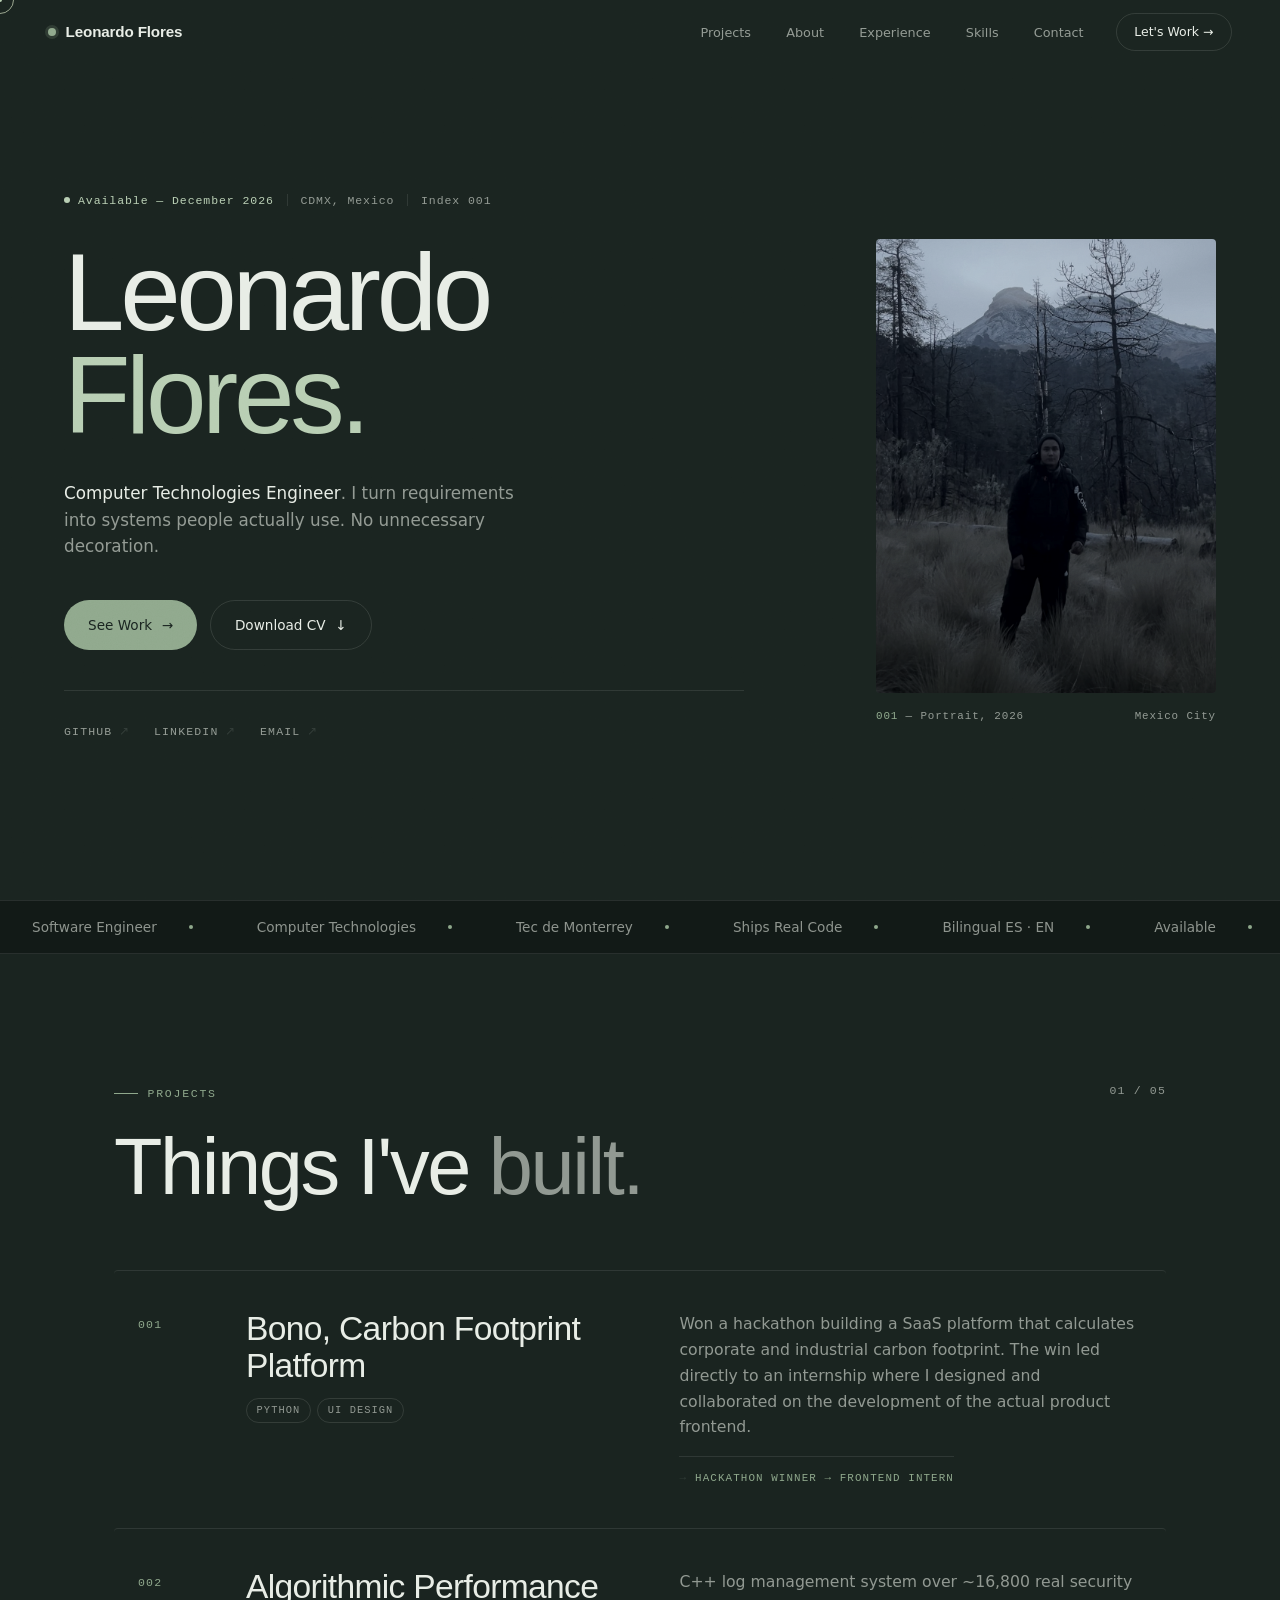
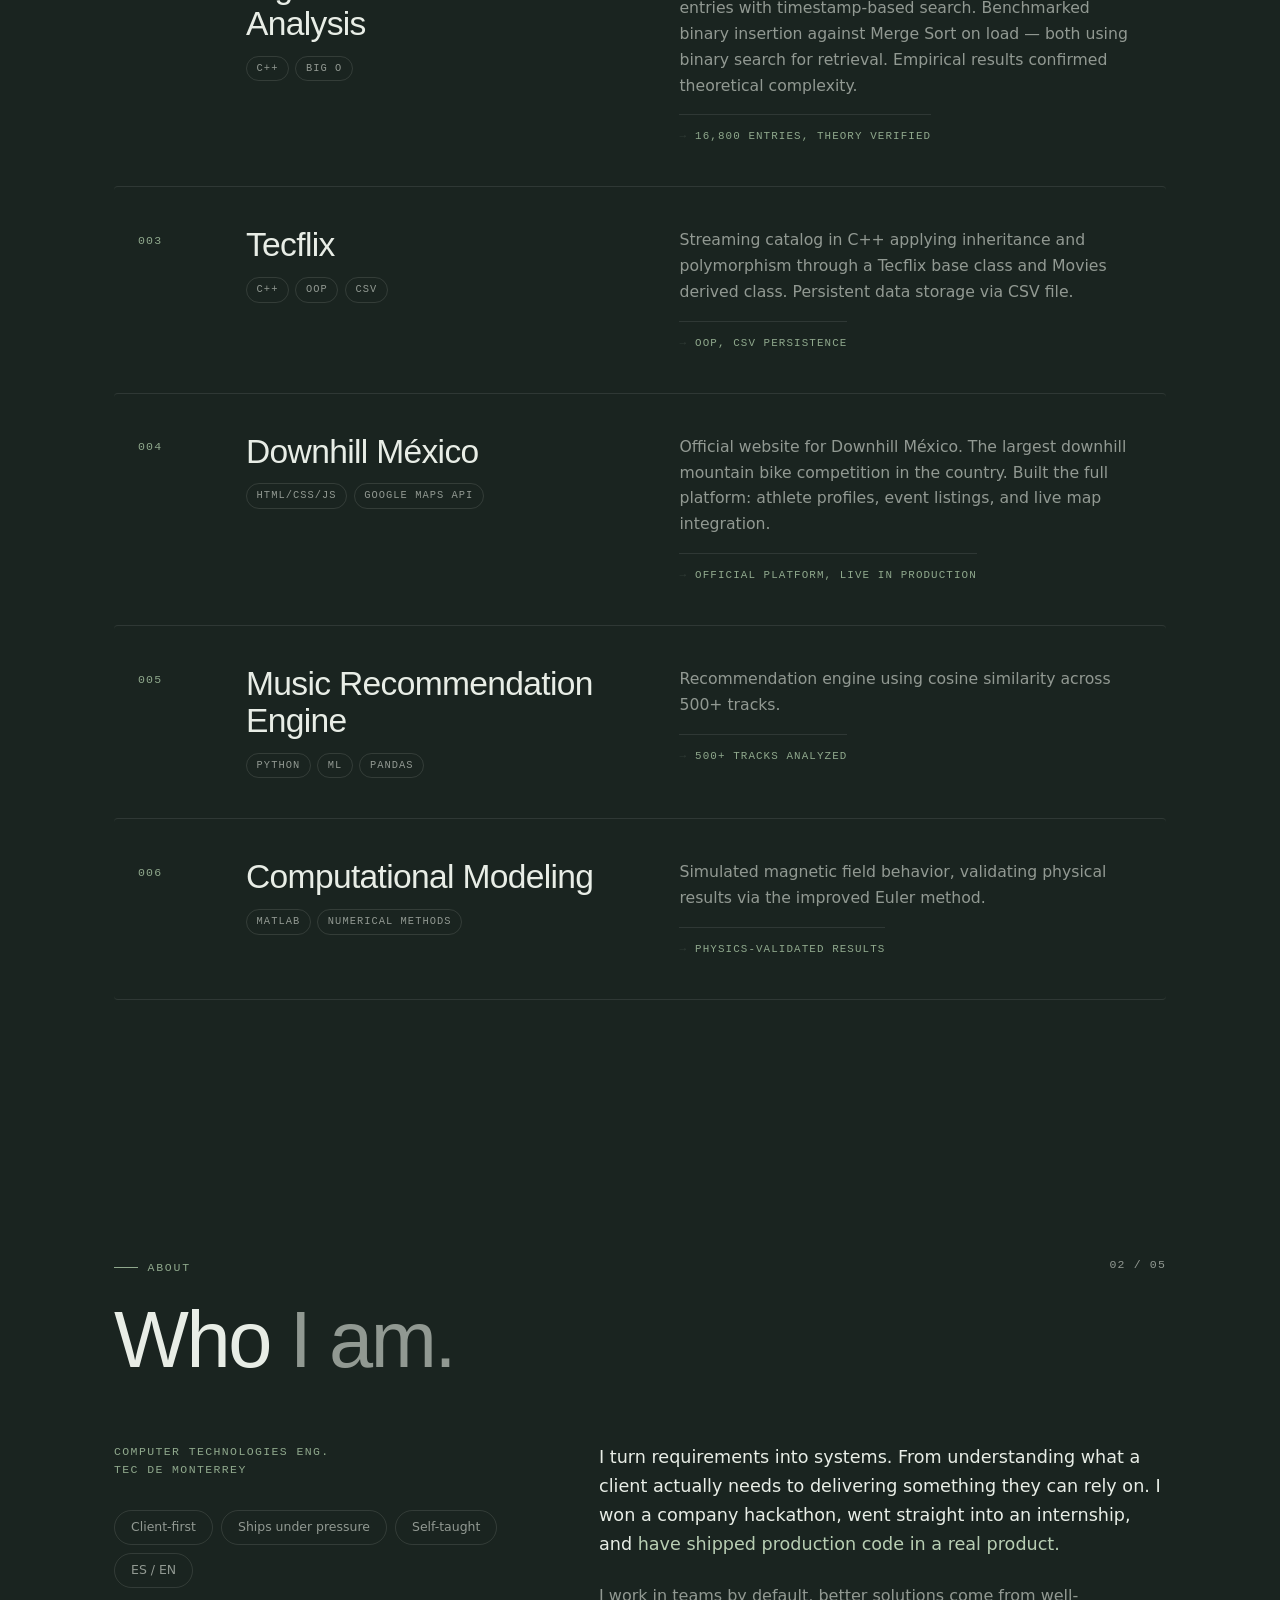
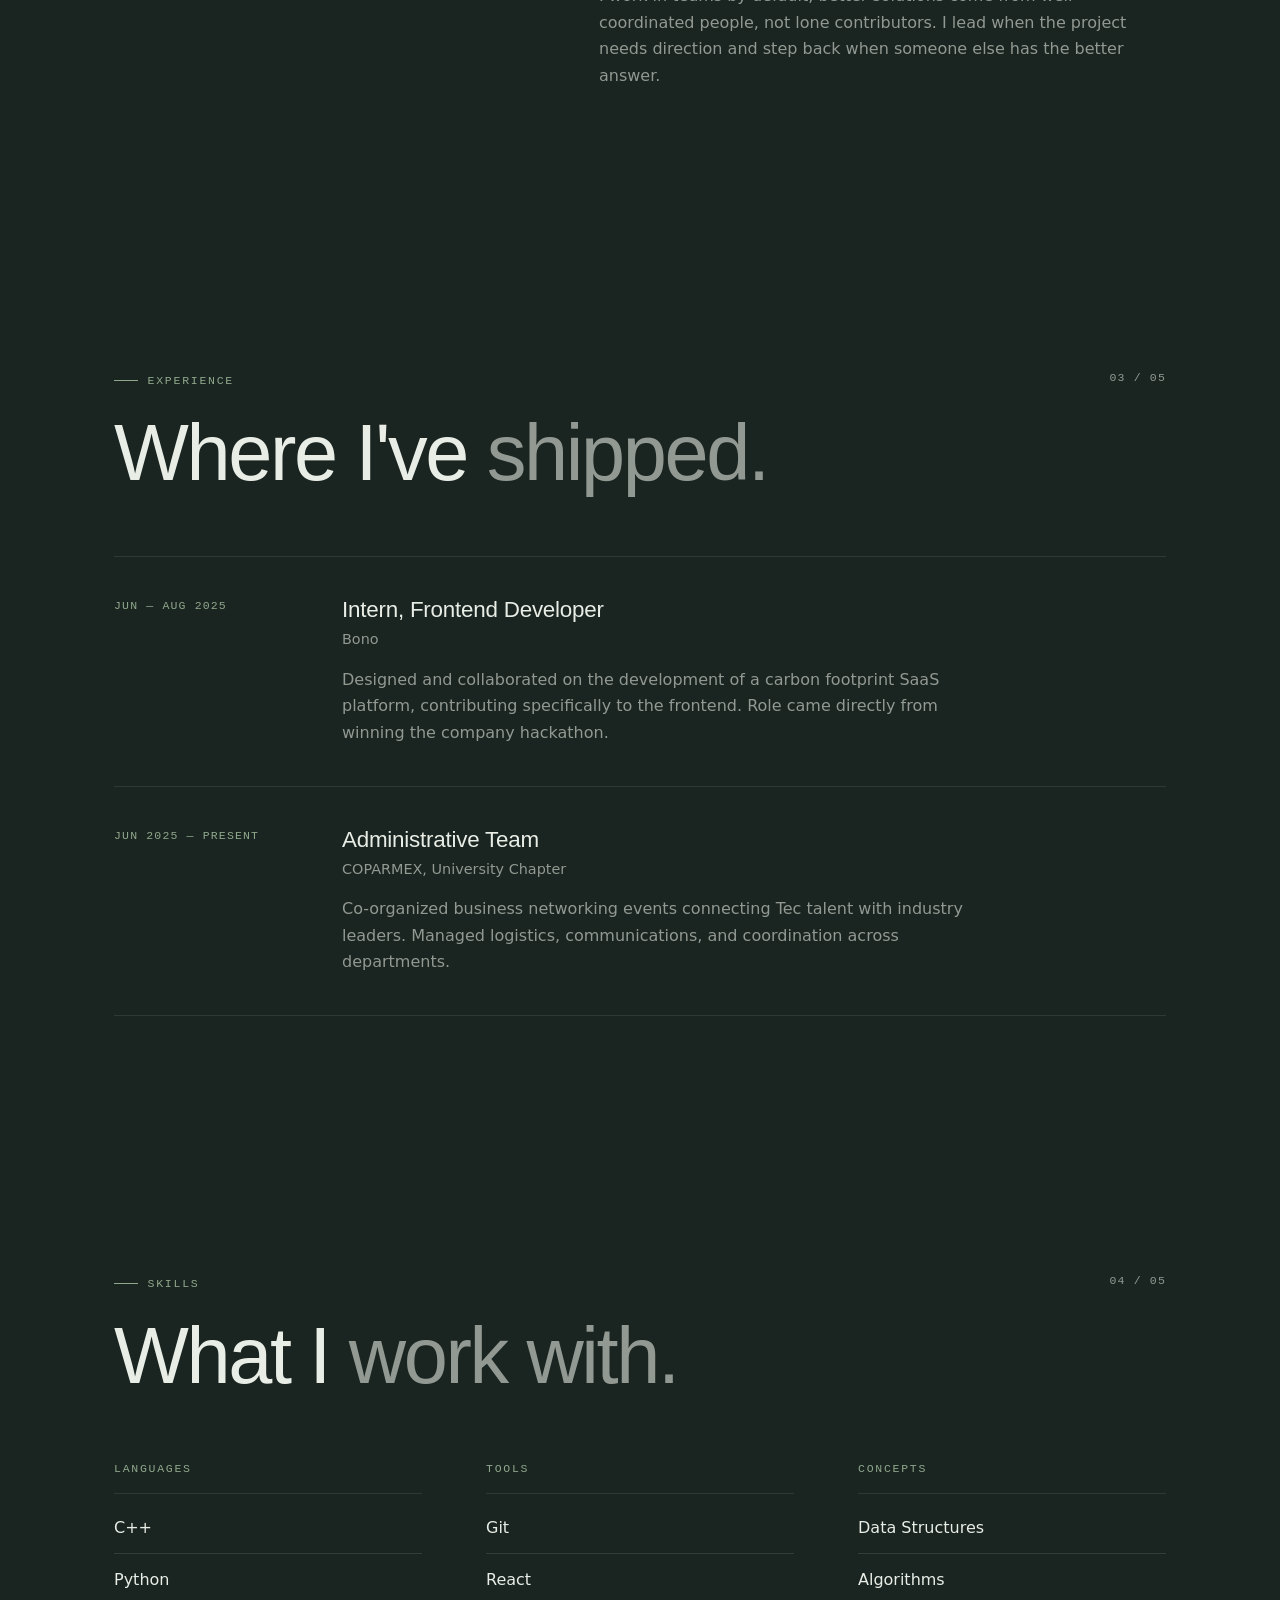
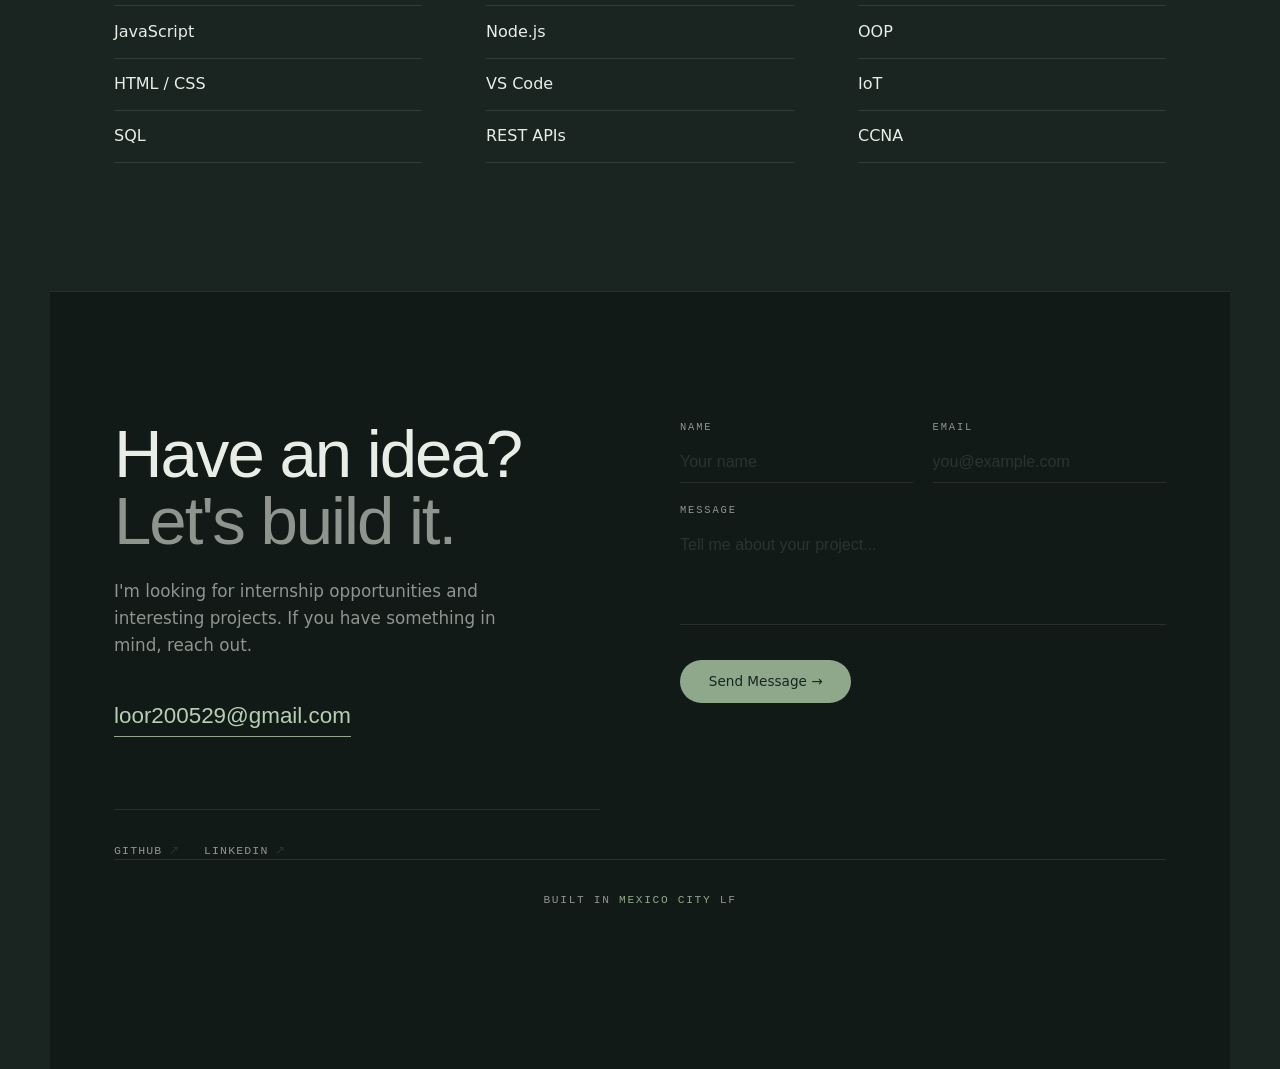
==== commit 84233d11: "Portafolio" ====
--- a/index.html
+++ b/index.html
@@ -1,1219 +1,318 @@
 <!DOCTYPE html>
 <html lang="en">
 <head>
-  <meta charset="UTF-8">
-  <meta name="viewport" content="width=device-width, initial-scale=1.0">
-  <title>Leonardo Flores — Software Engineer</title>
-  <link rel="icon" href="data:image/svg+xml,<svg xmlns='http://www.w3.org/2000/svg' viewBox='0 0 100 100'><rect width='100' height='100' rx='16' fill='%230A0F1E'/><text y='.9em' font-size='52' font-family='Georgia,serif' font-weight='700' fill='%2338BDF8' x='50%' text-anchor='middle' dominant-baseline='middle' dy='5'>LF</text></svg>">
-  <link rel="preconnect" href="https://fonts.googleapis.com">
-  <link rel="preconnect" href="https://fonts.gstatic.com" crossorigin>
-  <link href="https://fonts.googleapis.com/css2?family=Bebas+Neue&family=Inter:wght@300;400;500;600&family=Space+Grotesk:wght@400;500;600;700&display=swap" rel="stylesheet">
-  <style>
-    /* ─── RESET & BASE ─────────────────────────────────────────────── */
-    *, *::before, *::after { box-sizing: border-box; margin: 0; padding: 0; }
-    :root {
-      --bg:           #0D0D0D;
-      --bg2:          #0D0D0D;
-      --violet:       #38BDF8;
-      --violet-l:     #38BDF8;
-      --violet-d:     #0369A1;
-      --gold:         #F5F0E8;
-      --text:         #F5F0E8;
-      --text-muted:   rgba(245,240,232,0.6);
-      --glass-bg:     rgba(255,255,255,0.03);
-      --glass-border: rgba(245,240,232,0.08);
-      --radius:       14px;
-      --nav-h:        68px;
-    }
-    html { scroll-behavior: smooth; font-size: 16px; }
-    body {
-      background: var(--bg);
-      color: var(--text);
-      font-family: 'Inter', sans-serif;
-      line-height: 1.65;
-      overflow-x: hidden;
-      cursor: none;
-    }
-    h1,h2,h3,h4 { font-family: 'Bebas Neue', 'Space Grotesk', sans-serif; line-height: 1.1; }
-    a { color: inherit; text-decoration: none; }
-    img { display: block; max-width: 100%; }
-    button { cursor: none; }
-
-    /* ─── CURSOR GLOW ──────────────────────────────────────────────── */
-    #cursor-glow {
-      pointer-events: none;
-      position: fixed;
-      width: 340px; height: 340px;
-      border-radius: 50%;
-      background: radial-gradient(circle, rgba(56,189,248,0.15) 0%, transparent 70%);
-      transform: translate(-50%,-50%);
-      z-index: 9999;
-      transition: opacity .3s;
-    }
-    #cursor-dot {
-      pointer-events: none;
-      position: fixed;
-      width: 8px; height: 8px;
-      border-radius: 50%;
-      background: var(--violet);
-      transform: translate(-50%,-50%);
-      z-index: 10000;
-      transition: transform .1s, opacity .3s;
-    }
-
-    /* ─── SCROLLBAR ────────────────────────────────────────────────── */
-    ::-webkit-scrollbar { width: 5px; }
-    ::-webkit-scrollbar-track { background: var(--bg); }
-    ::-webkit-scrollbar-thumb { background: rgba(245,240,232,0.25); border-radius: 4px; }
-
-    /* ─── NAVBAR ───────────────────────────────────────────────────── */
-    nav {
-      position: fixed; top: 0; left: 0; right: 0;
-      height: var(--nav-h);
-      display: flex; align-items: center;
-      padding: 0 clamp(1.5rem, 5vw, 4rem);
-      z-index: 1000;
-      transition: background .35s, box-shadow .35s, backdrop-filter .35s;
-    }
-    nav.scrolled {
-      background: rgba(13,13,13,0.92);
-      backdrop-filter: blur(16px);
-      box-shadow: 0 1px 0 rgba(245,240,232,0.08);
-      border-bottom: 1px solid rgba(245,240,232,0.08);
-    }
-    .nav-logo {
-      font-family: 'Space Grotesk', sans-serif;
-      font-weight: 700; font-size: 1.5rem;
-      color: var(--violet);
-      letter-spacing: -1px;
-      margin-right: auto;
-    }
-    .nav-links { display: flex; gap: 2.2rem; list-style: none; }
-    .nav-links a {
-      font-size: .875rem; font-weight: 500;
-      color: rgba(245,240,232,0.55);
-      letter-spacing: .02em;
-      transition: color .2s;
-      position: relative;
-    }
-    .nav-links a::after {
-      content: '';
-      position: absolute; bottom: -4px; left: 0; right: 0;
-      height: 1px;
-      background: var(--violet);
-      transform: scaleX(0);
-      transform-origin: left;
-      transition: transform .25s;
-    }
-    .nav-links a:hover, .nav-links a.active { color: #F5F0E8; }
-    .nav-links a.active::after, .nav-links a:hover::after { transform: scaleX(1); }
-    .nav-hire {
-      margin-left: 2rem;
-      padding: .5rem 1.3rem;
-      background: var(--violet);
-      color: #fff;
-      font-family: 'Space Grotesk', sans-serif;
-      font-weight: 600; font-size: .875rem;
-      border: none; border-radius: 8px;
-      letter-spacing: .02em;
-      transition: background .2s, box-shadow .2s, transform .15s;
-    }
-    .nav-hire:hover {
-      background: var(--violet-l);
-      box-shadow: 0 0 18px rgba(56,189,248,0.45);
-      transform: translateY(-1px);
-    }
-    .nav-mobile-toggle {
-      display: none;
-      flex-direction: column; gap: 5px;
-      background: none; border: none; padding: 4px;
-    }
-    .nav-mobile-toggle span {
-      display: block; width: 22px; height: 2px;
-      background: #F5F0E8; border-radius: 2px; transition: .3s;
-    }
-
-    /* ─── SECTION WRAPPER ──────────────────────────────────────────── */
-    section {
-      padding: clamp(6rem,12vw,10rem) clamp(1.5rem,6vw,5rem);
-      max-width: 1200px;
-      margin: 0 auto;
-    }
-    .section-header {
-      display: flex; align-items: center; justify-content: space-between;
-      margin-bottom: 1rem;
-    }
-    .section-label {
-      display: inline-flex; align-items: center; gap: .5rem;
-      font-family: 'Bebas Neue', sans-serif;
-      font-size: .9rem; font-weight: 400;
-      letter-spacing: .2em; text-transform: uppercase;
-      color: var(--violet);
-    }
-    .section-label::before {
-      content: '';
-      display: inline-block; width: 18px; height: 1px;
-      background: var(--violet);
-    }
-    .section-num {
-      font-family: 'Bebas Neue', sans-serif;
-      font-size: .9rem;
-      color: rgba(245,240,232,0.15);
-      letter-spacing: 0.15em;
-    }
-    .section-title {
-      font-family: 'Bebas Neue', sans-serif;
-      font-size: clamp(3rem,6vw,5.5rem);
-      font-weight: 400; letter-spacing: 0.03em;
-      margin-bottom: 3.5rem;
-      color: #F5F0E8;
-    }
-
-    /* ─── REVEAL ANIMATIONS ────────────────────────────────────────── */
-    .reveal {
-      opacity: 0; transform: translateY(28px);
-      transition: opacity .65s cubic-bezier(.22,1,.36,1), transform .65s cubic-bezier(.22,1,.36,1);
-    }
-    .reveal.visible { opacity: 1; transform: none; }
-    .reveal-delay-1 { transition-delay: .1s; }
-    .reveal-delay-2 { transition-delay: .2s; }
-    .reveal-delay-3 { transition-delay: .3s; }
-    .reveal-delay-4 { transition-delay: .4s; }
-    .reveal-delay-5 { transition-delay: .5s; }
-
-    /* ─── HERO — SPLIT LAYOUT ──────────────────────────────────────── */
-    #hero {
-      min-height: 100vh;
-      display: grid;
-      grid-template-columns: 55fr 45fr;
-      position: relative;
-      overflow: hidden;
-      max-width: 100%;
-    }
-    #particles-canvas {
-      position: absolute; inset: 0;
-      pointer-events: none; z-index: 0;
-    }
-    .hero-left {
-      display: flex; align-items: center;
-      padding-top: calc(var(--nav-h) + 2rem);
-      padding-bottom: 4rem;
-      position: relative; z-index: 2;
-    }
-    .hero-right {
-      position: relative;
-      display: flex; align-items: center; justify-content: flex-end;
-      overflow: hidden; z-index: 1;
-      padding-top: var(--nav-h);
-    }
-    .hero-deco {
-      font-family: 'Bebas Neue', sans-serif;
-      font-size: 28vw;
-      color: rgba(245,240,232,0.04);
-      line-height: 1;
-      pointer-events: none; user-select: none;
-      position: absolute;
-      right: -1vw; top: 50%;
-      transform: translateY(-50%);
-    }
-    .hero-inner {
-      position: relative; z-index: 2;
-      padding: 0 clamp(1.5rem,6vw,5rem);
-      width: 100%;
-    }
-    .hero-badge {
-      display: inline-flex; align-items: center; gap: .5rem;
-      padding: .35rem 1rem;
-      border: 1px solid rgba(245,240,232,0.15);
-      border-radius: 100px;
-      background: rgba(245,240,232,0.05);
-      font-size: .82rem; font-weight: 500;
-      color: rgba(245,240,232,0.65);
-      margin-bottom: 1.8rem;
-      opacity: 0; animation: fadeSlideUp .6s .2s forwards;
-    }
-    .hero-badge .dot {
-      width: 8px; height: 8px; border-radius: 50%;
-      background: #22c55e; box-shadow: 0 0 8px #22c55e;
-      animation: pulse-green 2s infinite;
-    }
-    @keyframes pulse-green {
-      0%,100% { box-shadow: 0 0 8px #22c55e; }
-      50%      { box-shadow: 0 0 16px #22c55e, 0 0 24px #22c55e44; }
-    }
-    .hero-name {
-      font-family: 'Bebas Neue', sans-serif;
-      font-size: clamp(5rem,12vw,9rem);
-      font-weight: 400; line-height: 1.0;
-      letter-spacing: 0.02em;
-      margin-bottom: 1.4rem; overflow: hidden;
-    }
-    .hero-name .word {
-      display: inline-block; opacity: 0;
-      transform: translateY(60px);
-      animation: wordUp .75s cubic-bezier(.22,1,.36,1) forwards;
-    }
-    .hero-name .word:nth-child(2) { animation-delay: .15s; margin-left: .35em; }
-    .hero-name .accent { color: #F5F0E8; }
-    @keyframes wordUp { to { opacity: 1; transform: none; } }
-    .hero-tagline {
-      font-size: clamp(1.1rem,2.2vw,1.45rem);
-      color: var(--text-muted); font-weight: 400;
-      margin-bottom: 2.5rem; min-height: 2em;
-      opacity: 0; animation: fadeSlideUp .6s .6s forwards;
-    }
-    .hero-tagline .typed-cursor {
-      display: inline-block; width: 2px; height: 1.1em;
-      background: var(--violet); vertical-align: middle; margin-left: 2px;
-      animation: blink .75s step-end infinite;
-    }
-    @keyframes blink { 0%,100%{opacity:1} 50%{opacity:0} }
-    @keyframes fadeSlideUp {
-      from { opacity:0; transform: translateY(16px); }
-      to   { opacity:1; transform: none; }
-    }
-    .hero-ctas {
-      display: flex; gap: 1rem; flex-wrap: wrap;
-      opacity: 0; animation: fadeSlideUp .6s .9s forwards;
-    }
-    .btn-primary {
-      display: inline-flex; align-items: center; gap: .5rem;
-      padding: .8rem 2rem;
-      background: var(--violet); color: #0A0F1E;
-      font-family: 'Space Grotesk', sans-serif;
-      font-weight: 600; font-size: .95rem;
-      border-radius: 10px; border: none;
-      transition: background .2s, box-shadow .2s, transform .15s;
-    }
-    .btn-primary:hover {
-      background: var(--violet-l);
-      box-shadow: 0 0 28px rgba(56,189,248,.5);
-      transform: translateY(-2px);
-    }
-    .btn-outline {
-      display: inline-flex; align-items: center; gap: .5rem;
-      padding: .8rem 2rem;
-      border: 1.5px solid rgba(245,240,232,0.3);
-      color: #F5F0E8;
-      font-family: 'Space Grotesk', sans-serif;
-      font-weight: 600; font-size: .95rem;
-      border-radius: 10px; background: transparent;
-      transition: border-color .2s, background .2s, transform .15s;
-    }
-    .btn-outline:hover {
-      border-color: var(--violet);
-      background: rgba(56,189,248,.08);
-      transform: translateY(-2px);
-    }
-    .hero-socials {
-      display: flex; gap: .75rem; flex-wrap: wrap;
-      margin-top: 2rem;
-      opacity: 0; animation: fadeSlideUp .6s 1.1s forwards;
-    }
-    .hero-social-card {
-      display: inline-flex; align-items: center; justify-content: center;
-      width: 44px; height: 44px;
-      background: rgba(245,240,232,0.04);
-      border: 1px solid rgba(245,240,232,0.15);
-      border-radius: 10px; box-shadow: none; text-decoration: none;
-      transition: border-color .2s, box-shadow .2s, transform .2s;
-    }
-    .hero-social-card:hover {
-      border-color: var(--violet);
-      box-shadow: 0 4px 20px rgba(56,189,248,.22);
-      transform: translateY(-2px);
-    }
-    .hero-social-card svg { width: 18px; height: 18px; fill: #38BDF8; }
-
-    /* ─── MARQUEE ──────────────────────────────────────────────────── */
-    .marquee-strip {
-      width: 100%; overflow: hidden;
-      background: #111111;
-      border-top: 1px solid rgba(56,189,248,0.15);
-      border-bottom: 1px solid rgba(56,189,248,0.15);
-      padding: 0.85rem 0;
-    }
-    .marquee-track {
-      display: flex; width: max-content;
-      animation: marqueeScroll 40s linear infinite;
-    }
-    .marquee-content {
-      font-family: 'Bebas Neue', sans-serif;
-      font-size: 1.1rem; letter-spacing: 0.15em;
-      color: #F5F0E8; white-space: nowrap;
-      opacity: 0.65;
-    }
-    @keyframes marqueeScroll {
-      0%   { transform: translateX(0); }
-      100% { transform: translateX(-50%); }
-    }
-
-    /* ─── PROJECTS — ALTERNATING ROWS ──────────────────────────────── */
-    .projects-list { display: flex; flex-direction: column; }
-    .project-row {
-      display: flex; gap: 4rem;
-      padding: 3rem 0 3rem 1.5rem;
-      border-bottom: 1px solid rgba(245,240,232,0.06);
-      position: relative;
-      transition: background .3s;
-    }
-    .project-row:first-child { border-top: 1px solid rgba(245,240,232,0.06); }
-    .project-row::before {
-      content: '';
-      position: absolute; left: 0; top: 0; bottom: 0;
-      width: 4px; background: var(--violet);
-      opacity: 0; transition: opacity .25s;
-    }
-    .project-row:hover { background: rgba(22,22,22,0.7); }
-    .project-row:hover::before { opacity: 1; }
-    .proj-identity {
-      flex: 0 0 42%;
-      display: flex; flex-direction: column; justify-content: center;
-    }
-    .proj-details {
-      flex: 1;
-      display: flex; flex-direction: column; justify-content: center;
-    }
-    .proj-number {
-      font-family: 'Bebas Neue', sans-serif;
-      font-size: 5rem; line-height: 1;
-      color: rgba(245,240,232,0.1);
-      margin-bottom: 0.2rem;
-    }
-    .proj-name {
-      font-family: 'Bebas Neue', sans-serif;
-      font-size: clamp(1.8rem,3vw,2.5rem);
-      color: #F5F0E8; line-height: 1.1; letter-spacing: 0.02em;
-    }
-    /* Even rows flip: details left, identity right */
-    .project-row:nth-child(even) .proj-identity { order: 2; }
-    .project-row:nth-child(even) .proj-details   { order: 1; }
-    .project-tags { display: flex; flex-wrap: wrap; gap: .4rem; margin-bottom: 1rem; }
-    .project-tag {
-      font-size: .72rem; font-weight: 600; letter-spacing: .04em;
-      padding: .2rem .65rem; border-radius: 6px;
-      background: rgba(245,240,232,0.05);
-      border: 1px solid rgba(245,240,232,0.12);
-      color: rgba(245,240,232,0.55);
-    }
-    .project-desc {
-      font-size: .95rem; color: var(--text-muted);
-      line-height: 1.65; margin-bottom: 1rem;
-    }
-    .project-metric {
-      font-family: 'Space Grotesk', sans-serif;
-      font-size: .88rem; font-weight: 700;
-      color: rgba(245,240,232,0.45);
-      padding-top: 0.75rem;
-      border-top: 1px solid rgba(245,240,232,0.08);
-    }
-
-    /* ─── ABOUT — 3-COLUMN ─────────────────────────────────────────── */
-    .about-grid {
-      display: grid;
-      grid-template-columns: 1fr;
-      max-width: 720px;
-      margin: 0 auto;
-    }
-    .about-side-label {
-      writing-mode: vertical-rl;
-      text-orientation: mixed;
-      transform: rotate(180deg);
-      font-family: 'Bebas Neue', sans-serif;
-      font-size: 5rem; letter-spacing: 0.1em; line-height: 1;
-      color: rgba(245,240,232,0.04);
-      user-select: none; pointer-events: none;
-      height: 280px;
-      display: flex; align-items: center; justify-content: center;
-    }
-    .about-photo-wrap { position: relative; }
-    .about-photo {
-      width: 100%; aspect-ratio: 1;
-      border-radius: 20px;
-      background: linear-gradient(135deg, rgba(56,189,248,.08), rgba(22,22,22,.9));
-      border: 1.5px solid var(--glass-border);
-      display: flex; align-items: center; justify-content: center;
-      overflow: hidden;
-      box-shadow: 0 0 40px rgba(56,189,248,.12);
-      position: relative;
-    }
-    @keyframes about-glow-spin {
-      0%   { transform: rotate(0deg); }
-      100% { transform: rotate(360deg); }
-    }
-    .about-photo::before {
-      content: '';
-      position: absolute; inset: -3px; border-radius: 23px;
-      background: conic-gradient(from 0deg, var(--violet), #7DD3FC, transparent 50%, var(--violet));
-      z-index: -1;
-      animation: about-glow-spin 4s linear infinite;
-      opacity: 0.7;
-    }
-    .about-photo img {
-      width: 100%;
-      height: 100%;
-      object-fit: cover;
-      object-position: center top;
-      border-radius: 18px;
-      position: absolute;
-      top: 0;
-      left: 0;
-    }
-    .about-photo-glow {
-      position: absolute; inset: 0;
-      background: radial-gradient(ellipse at 50% 50%, rgba(56,189,248,.15), transparent 70%);
-      pointer-events: none; z-index: 1;
-    }
-    .about-degree {
-      font-size: .72rem; font-weight: 700;
-      letter-spacing: .12em; text-transform: uppercase;
-      color: var(--violet); margin-bottom: 1.4rem; display: block;
-    }
-    .about-text p {
-      font-size: 1.05rem; color: rgba(245,240,232,0.65);
-      line-height: 1.75; margin-bottom: 1.6rem;
-      padding-left: 1rem; border-left: 4px solid var(--violet);
-      opacity: 0; transform: translateY(20px);
-      transition: opacity .6s cubic-bezier(.22,1,.36,1), transform .6s cubic-bezier(.22,1,.36,1);
-    }
-    .about-text p.para-visible { opacity: 1; transform: none; }
-    .about-text p strong { color: var(--violet); font-weight: 700; }
-    .pill-row { display: flex; flex-wrap: wrap; gap: .6rem; margin-top: .4rem; }
-    @keyframes pill-shimmer {
-      0%   { box-shadow: 0 0 0 0 rgba(56,189,248,0); }
-      50%  { box-shadow: 0 0 12px 2px rgba(56,189,248,.35); }
-      100% { box-shadow: 0 0 0 0 rgba(56,189,248,0); }
-    }
-    .pill {
-      padding: .38rem 1rem; border-radius: 100px;
-      border: 1px solid rgba(245,240,232,0.2);
-      background: #1a1a1a;
-      font-size: .82rem; font-weight: 500;
-      color: rgba(245,240,232,0.8); letter-spacing: .01em;
-      transition: border-color .2s, background .2s, box-shadow .2s;
-    }
-    .pill:hover {
-      border-color: var(--violet);
-      background: rgba(56,189,248,.06);
-      animation: pill-shimmer .9s ease-in-out;
-    }
-
-    /* ─── EXPERIENCE — HORIZONTAL TIMELINE ─────────────────────────── */
-    .timeline-h {
-      display: grid;
-      grid-template-columns: 1fr 1fr;
-      gap: 4rem;
-      position: relative;
-      padding-top: 3.5rem;
-    }
-    .timeline-h::before {
-      content: '';
-      position: absolute;
-      top: 13px; left: 13px; right: 0;
-      height: 1.5px;
-      background: linear-gradient(to right, rgba(245,240,232,0.25), rgba(245,240,232,0.03));
-    }
-    .timeline-h-item { position: relative; }
-    .timeline-h-node {
-      position: absolute;
-      top: -3.5rem; left: 0;
-      width: 26px; height: 26px; border-radius: 50%;
-      background: #0D0D0D;
-      border: 2px solid var(--violet);
-      box-shadow: 0 0 0 4px rgba(56,189,248,.15), 0 0 14px var(--violet);
-      display: flex; align-items: center; justify-content: center;
-      font-family: 'Bebas Neue', sans-serif;
-      font-size: .75rem; color: var(--violet);
-      letter-spacing: 0;
-      transition: box-shadow .3s;
-    }
-    .timeline-h-item:hover .timeline-h-node {
-      box-shadow: 0 0 0 6px rgba(56,189,248,.2), 0 0 20px var(--violet);
-    }
-    .timeline-date {
-      font-size: .8rem; font-weight: 600;
-      letter-spacing: .08em; text-transform: uppercase;
-      color: rgba(245,240,232,0.4); margin-bottom: .5rem;
-    }
-    .timeline-role {
-      font-size: 1.2rem; font-weight: 700;
-      color: #F5F0E8; margin-bottom: .2rem;
-    }
-    .timeline-company {
-      font-size: .9rem; color: #38BDF8;
-      font-weight: 500; margin-bottom: .8rem;
-    }
-    .timeline-desc {
-      font-size: .95rem; color: rgba(245,240,232,0.55);
-      line-height: 1.7; max-width: 480px;
-    }
-
-    /* ─── SKILLS — EDITORIAL TABLE ──────────────────────────────────── */
-    .skills-table {
-      display: grid; grid-template-columns: 1fr 1fr;
-      gap: 0 5rem;
-    }
-    .skills-col-title {
-      font-family: 'Bebas Neue', sans-serif;
-      font-size: 1rem; letter-spacing: 0.2em; text-transform: uppercase;
-      color: rgba(245,240,232,0.3);
-      padding-bottom: 0.8rem;
-      border-bottom: 1px solid rgba(245,240,232,0.1);
-    }
-    .skills-col-spacer { display: block; height: 2.5rem; }
-    .skill-row {
-      display: flex; align-items: center;
-      padding: 0.85rem 0;
-      border-bottom: 1px solid rgba(245,240,232,0.05);
-      font-size: 1rem; font-family: 'Space Grotesk', sans-serif;
-      color: rgba(245,240,232,0.7);
-      transition: color .2s, padding-left .2s, border-left-color .2s;
-      border-left: 3px solid transparent;
-    }
-    .skill-row:hover {
-      color: #F5F0E8;
-      padding-left: 0.8rem;
-      border-left-color: var(--violet);
-    }
-
-    /* ─── CONTACT ──────────────────────────────────────────────────── */
-    #contact-wrap {
-      background: #0A0A0A;
-      border-top: 1px solid rgba(245,240,232,0.06);
-      position: relative; overflow: hidden;
-    }
-    #contact-wrap::before {
-      content: '';
-      position: absolute; top: -200px; left: 50%;
-      transform: translateX(-50%);
-      width: 600px; height: 400px;
-      background: radial-gradient(ellipse, rgba(56,189,248,.06) 0%, transparent 70%);
-      pointer-events: none;
-    }
-    .contact-inner {
-      max-width: 1200px; margin: 0 auto;
-      padding: clamp(6rem,12vw,10rem) clamp(1.5rem,6vw,5rem);
-      display: grid; grid-template-columns: 1fr 1fr;
-      gap: 5rem; align-items: start;
-    }
-    .contact-left h2 {
-      font-size: clamp(3rem,6vw,5rem); font-weight: 400;
-      letter-spacing: 0.03em; line-height: 1.05; margin-bottom: 1.2rem;
-    }
-    .contact-left p {
-      font-size: 1rem; color: var(--text-muted);
-      line-height: 1.75; margin-bottom: 2.2rem; max-width: 380px;
-    }
-    .contact-email {
-      display: inline-block;
-      font-family: 'Space Grotesk', sans-serif;
-      font-size: clamp(1rem,2vw,1.3rem); font-weight: 600;
-      color: var(--violet-l);
-      border-bottom: 1.5px solid transparent;
-      transition: color .2s, border-color .2s, text-shadow .2s;
-      margin-bottom: 2rem;
-    }
-    .contact-email:hover {
-      color: #F5F0E8; border-color: var(--violet);
-      text-shadow: 0 0 18px rgba(56,189,248,.4);
-    }
-    .social-row { display: flex; gap: 1rem; }
-    .social-link {
-      display: inline-flex; align-items: center; justify-content: center;
-      width: 44px; height: 44px; border-radius: 10px;
-      border: 1px solid rgba(245,240,232,0.15);
-      background: rgba(245,240,232,0.04);
-      color: rgba(245,240,232,0.6); box-shadow: none;
-      transition: border-color .2s, color .2s, background .2s, transform .2s, box-shadow .2s;
-    }
-    .social-link:hover {
-      border-color: var(--violet); color: #F5F0E8;
-      background: rgba(56,189,248,.06);
-      box-shadow: 0 4px 16px rgba(56,189,248,.15);
-      transform: translateY(-3px);
-    }
-    .social-link svg { width: 20px; height: 20px; fill: currentColor; }
-
-    /* ─── CONTACT FORM ─────────────────────────────────────────────── */
-    .contact-form { display: flex; flex-direction: column; gap: 1.1rem; }
-    .form-row { display: grid; grid-template-columns: 1fr 1fr; gap: 1.1rem; }
-    .form-group { display: flex; flex-direction: column; gap: .5rem; }
-    .form-group label {
-      font-size: .8rem; font-weight: 600;
-      letter-spacing: .06em; text-transform: uppercase;
-      color: var(--text-muted);
-    }
-    .form-group input, .form-group textarea {
-      background: #161616;
-      border: 1px solid rgba(245,240,232,0.12);
-      border-radius: 10px; padding: .8rem 1.1rem;
-      font-family: 'Inter', sans-serif; font-size: .95rem;
-      color: #F5F0E8; outline: none; box-shadow: none;
-      transition: border-color .2s, box-shadow .2s, background .2s;
-      resize: none;
-    }
-    .form-group input::placeholder,
-    .form-group textarea::placeholder { color: rgba(245,240,232,0.25); }
-    .form-group input:focus, .form-group textarea:focus {
-      border-color: var(--violet);
-      background: rgba(56,189,248,.04);
-      box-shadow: 0 0 0 3px rgba(56,189,248,.12);
-    }
-    .form-group textarea { min-height: 130px; }
-    .form-submit {
-      padding: .85rem 2.2rem; background: var(--violet); color: #0A0F1E;
-      font-family: 'Space Grotesk', sans-serif; font-weight: 700; font-size: .95rem;
-      border: none; border-radius: 10px; align-self: flex-start;
-      transition: background .2s, box-shadow .2s, transform .15s;
-    }
-    .form-submit:hover {
-      background: #5CCFFA;
-      box-shadow: 0 4px 20px rgba(56,189,248,.35);
-      transform: translateY(-2px);
-    }
-
-    /* ─── FOOTER ───────────────────────────────────────────────────── */
-    footer {
-      text-align: center; padding: 1.8rem; font-size: .82rem;
-      color: rgba(245,240,232,0.3);
-      border-top: 1px solid rgba(245,240,232,0.06);
-    }
-
-    /* ─── DIVIDER ──────────────────────────────────────────────────── */
-    .divider {
-      width: 100%; height: 1px;
-      background: linear-gradient(90deg, transparent, rgba(245,240,232,.06), transparent);
-    }
-
-    /* ─── RESPONSIVE ───────────────────────────────────────────────── */
-    @media (max-width: 1100px) {
-      .about-side-label { display: none; }
-      .skills-table { gap: 0 3rem; }
-    }
-    @media (max-width: 900px) {
-      /* Hero */
-      #hero { grid-template-columns: 1fr; }
-      .hero-right { display: none; }
-      /* About */
-      .about-side-label { display: none; }
-      /* Timeline vertical revert */
-      .timeline-h {
-        grid-template-columns: 1fr;
-        padding-top: 0; padding-left: 2.5rem;
-        gap: 2.5rem;
-      }
-      .timeline-h::before {
-        top: 0; bottom: 0; left: 0; right: auto;
-        width: 1.5px; height: auto;
-        background: linear-gradient(to bottom, rgba(245,240,232,0.25), rgba(245,240,232,0.03));
-      }
-      .timeline-h-node { top: 4px; left: -3.3rem; }
-      /* Projects */
-      .project-row {
-        flex-wrap: wrap; gap: 1.5rem; padding-left: 1rem;
-      }
-      .proj-identity { flex: 0 0 100%; }
-      .proj-details   { flex: 0 0 100%; }
-      .project-row:nth-child(even) .proj-identity { order: 0; }
-      .project-row:nth-child(even) .proj-details   { order: 0; }
-      /* Skills */
-      .skills-table { grid-template-columns: 1fr; gap: 0; }
-      /* Contact */
-      .contact-inner { grid-template-columns: 1fr; gap: 3rem; }
-    }
-    @media (max-width: 640px) {
-      .about-grid { grid-template-columns: 1fr; }
-      .nav-links, .nav-hire { display: none; }
-      .nav-mobile-toggle { display: flex; }
-      .form-row { grid-template-columns: 1fr; }
-      .hero-name { font-size: clamp(2.6rem,11vw,3.8rem); }
-      body { cursor: auto; }
-      #cursor-glow, #cursor-dot { display: none; }
-    }
-    .nav-links.mobile-open {
-      display: flex !important; flex-direction: column;
-      position: absolute; top: var(--nav-h); left: 0; right: 0;
-      background: rgba(13,13,13,0.98);
-      padding: 1.5rem 2rem;
-      border-top: 1px solid rgba(245,240,232,0.08);
-      gap: 1.2rem;
-    }
-    .nav-hire.mobile-open { display: block !important; }
-  </style>
+<meta charset="UTF-8">
+<meta name="viewport" content="width=device-width, initial-scale=1.0">
+<title>Leonardo Flores — Software Engineer</title>
+<link rel="icon" type="image/svg+xml" href="favicon.svg">
+<link rel="preconnect" href="https://fonts.googleapis.com">
+<link rel="preconnect" href="https://fonts.gstatic.com" crossorigin>
+<link href="https://api.fontshare.com/v2/css?f[]=switzer@400,500,600,700&f[]=jetbrains-mono@400&display=swap" rel="stylesheet">
+<link rel="stylesheet" href="styles.css">
 </head>
 <body>
 
 <!-- Cursor -->
-<div id="cursor-glow"></div>
-<div id="cursor-dot"></div>
-
-<!-- ─── NAVBAR ─────────────────────────────────────────────────────── -->
+<div id="c-outline"></div>
+<div id="c-dot"></div>
+
+<!-- NAV -->
 <nav id="navbar">
-  <a class="nav-logo" href="#">LF.</a>
+  <a class="nav-logo" href="#"><span class="mark"></span>Leonardo Flores</a>
   <ul class="nav-links" id="navLinks">
     <li><a href="#projects">Projects</a></li>
     <li><a href="#about">About</a></li>
     <li><a href="#experience">Experience</a></li>
     <li><a href="#skills">Skills</a></li>
-    <li><a href="#contact-wrap">Contact</a></li>
+    <li><a href="#contact">Contact</a></li>
   </ul>
-  <a href="mailto:loor200529@gmail.com" class="nav-hire">Let's Work</a>
-  <button class="nav-mobile-toggle" id="mobileToggle" aria-label="Menu">
-    <span></span><span></span><span></span>
-  </button>
+  <a href="mailto:loor200529@gmail.com" class="nav-cta">Let's Work →</a>
+  <button class="mobile-toggle" id="mobileToggle"><span></span><span></span><span></span></button>
 </nav>
 
-<!-- ─── HERO ──────────────────────────────────────────────────────── -->
-<div id="hero">
-  <canvas id="particles-canvas"></canvas>
+<!-- HERO -->
+<section id="hero">
   <div class="hero-left">
-    <div class="hero-inner">
-      <div class="hero-badge">
-        <span class="dot"></span>
-        Open to new opportunities
-      </div>
-      <h1 class="hero-name">
-        <span class="word accent">Leonardo Flores</span>
-      </h1>
-      <p class="hero-tagline">
-        <span id="typed-text"></span><span class="typed-cursor"></span>
-      </p>
-      <div class="hero-ctas">
-        <a href="#projects" class="btn-primary">
-          <svg width="16" height="16" viewBox="0 0 24 24" fill="none" stroke="currentColor" stroke-width="2.5" stroke-linecap="round" stroke-linejoin="round"><path d="M2 12s3-7 10-7 10 7 10 7-3 7-10 7-10-7-10-7z"/><circle cx="12" cy="12" r="3"/></svg>
-          See My Work
-        </a>
-        <a href="CV-LeonardoFlores-2026.pdf" class="btn-outline" download>
-          <svg width="16" height="16" viewBox="0 0 24 24" fill="none" stroke="currentColor" stroke-width="2.5" stroke-linecap="round" stroke-linejoin="round"><path d="M21 15v4a2 2 0 0 1-2 2H5a2 2 0 0 1-2-2v-4"/><polyline points="7 10 12 15 17 10"/><line x1="12" y1="15" x2="12" y2="3"/></svg>
-          Download CV
-        </a>
-      </div>
-      <div class="hero-socials">
-        <a href="https://github.com/Leonardou-lab" class="hero-social-card" target="_blank" rel="noopener" aria-label="GitHub">
-          <svg viewBox="0 0 24 24" xmlns="http://www.w3.org/2000/svg"><path d="M12 .297c-6.63 0-12 5.373-12 12 0 5.303 3.438 9.8 8.205 11.385.6.113.82-.258.82-.577 0-.285-.01-1.04-.015-2.04-3.338.724-4.042-1.61-4.042-1.61C4.422 18.07 3.633 17.7 3.633 17.7c-1.087-.744.084-.729.084-.729 1.205.084 1.838 1.236 1.838 1.236 1.07 1.835 2.809 1.305 3.495.998.108-.776.417-1.305.76-1.605-2.665-.3-5.466-1.332-5.466-5.93 0-1.31.465-2.38 1.235-3.22-.135-.303-.54-1.523.105-3.176 0 0 1.005-.322 3.3 1.23.96-.267 1.98-.399 3-.405 1.02.006 2.04.138 3 .405 2.28-1.552 3.285-1.23 3.285-1.23.645 1.653.24 2.873.12 3.176.765.84 1.23 1.91 1.23 3.22 0 4.61-2.805 5.625-5.475 5.92.42.36.81 1.096.81 2.22 0 1.606-.015 2.896-.015 3.286 0 .315.21.69.825.57C20.565 22.092 24 17.592 24 12.297c0-6.627-5.373-12-12-12"/></svg>
-        </a>
-        <a href="https://www.linkedin.com/in/leonardo-andré-flores-mendoza-2519a2366" class="hero-social-card" target="_blank" rel="noopener" aria-label="LinkedIn">
-          <svg viewBox="0 0 24 24" xmlns="http://www.w3.org/2000/svg"><path d="M20.447 20.452h-3.554v-5.569c0-1.328-.027-3.037-1.852-3.037-1.853 0-2.136 1.445-2.136 2.939v5.667H9.351V9h3.414v1.561h.046c.477-.9 1.637-1.85 3.37-1.85 3.601 0 4.267 2.37 4.267 5.455v6.286zM5.337 7.433a2.062 2.062 0 0 1-2.063-2.065 2.064 2.064 0 1 1 2.063 2.065zm1.782 13.019H3.555V9h3.564v11.452zM22.225 0H1.771C.792 0 0 .774 0 1.729v20.542C0 23.227.792 24 1.771 24h20.451C23.2 24 24 23.227 24 22.271V1.729C24 .774 23.2 0 22.222 0h.003z"/></svg>
-        </a>
-        <a href="mailto:loor200529@gmail.com" class="hero-social-card" aria-label="Email">
-          <svg viewBox="0 0 24 24" xmlns="http://www.w3.org/2000/svg"><path d="M20 4H4c-1.1 0-2 .9-2 2v12c0 1.1.9 2 2 2h16c1.1 0 2-.9 2-2V6c0-1.1-.9-2-2-2zm0 4-8 5-8-5V6l8 5 8-5v2z"/></svg>
-        </a>
-      </div>
-    </div>
-  </div>
-  <div class="hero-right" aria-hidden="true">
-    <div class="hero-deco">LF</div>
+    <div class="hero-meta">
+      <span class="status" id="availability-status">Available</span>
+      <span class="sep"></span>
+      <span>CDMX, Mexico</span>
+      <span class="sep"></span>
+      <span>Index 001</span>
+    </div>
+    <h1 class="hero-name">
+      <span class="line1 ink-reveal" data-text="Leonardo"></span>
+      <span class="line2 ink-reveal" data-text="Flores."></span>
+    </h1>
+    <p class="hero-role">
+      <b>Computer Technologies Engineer</b>. I turn requirements into systems people actually use. No unnecessary decoration.
+    </p>
+    <div class="hero-ctas">
+      <a href="#projects" class="btn btn-primary">See Work <span class="arrow">→</span></a>
+      <a href="LeonardoFloresCV.pdf" class="btn btn-ghost" download>Download CV <span class="arrow">↓</span></a>
+    </div>
+    <div class="hero-socials">
+      <a href="https://github.com/Leonardou-lab" target="_blank" class="hero-social">GitHub<span>↗</span></a>
+      <a href="https://www.linkedin.com/in/leonardo-andr%C3%A9-flores-mendoza-2519a2366" target="_blank" class="hero-social">LinkedIn<span>↗</span></a>
+      <a href="mailto:loor200529@gmail.com" class="hero-social">Email<span>↗</span></a>
+    </div>
+  </div>
+
+  <div class="hero-portrait">
+    <div class="portrait-img"><img src="YP.jpg" alt="Leonardo Flores"></div>
+    <div class="portrait-caption">
+      <span><span class="idx">001</span> — Portrait, 2026</span>
+      <span>Mexico City</span>
+    </div>
+  </div>
+</section>
+
+<!-- STRIP -->
+<div class="strip" aria-hidden="true">
+  <div class="strip-track">
+    <span class="strip-item">Software Engineer</span>
+    <span class="strip-item">Computer Technologies</span>
+    <span class="strip-item">Tec de Monterrey</span>
+    <span class="strip-item">Ships Real Code</span>
+    <span class="strip-item">Bilingual ES · EN</span>
+    <span class="strip-item">Available</span>
+    <span class="strip-item">Software Engineer</span>
+    <span class="strip-item">Computer Technologies</span>
+    <span class="strip-item">Tec de Monterrey</span>
+    <span class="strip-item">Ships Real Code</span>
+    <span class="strip-item">Bilingual ES · EN</span>
+    <span class="strip-item">Available</span>
   </div>
 </div>
 
-<!-- ─── MARQUEE ────────────────────────────────────────────────────── -->
-<div class="marquee-strip" aria-hidden="true">
-  <div class="marquee-track">
-    <span class="marquee-content">SOFTWARE DEVELOPER &nbsp;·&nbsp; COMPUTER TECHNOLOGIES &nbsp;·&nbsp; TEC DE MONTERREY &nbsp;·&nbsp; SHIPS REAL CODE &nbsp;·&nbsp; CLIENT-FIRST &nbsp;·&nbsp; BILINGUAL &nbsp;·&nbsp; OPEN TO OPPORTUNITIES &nbsp;·&nbsp;&nbsp;&nbsp;&nbsp;&nbsp;</span>
-    <span class="marquee-content">SOFTWARE DEVELOPER &nbsp;·&nbsp; COMPUTER TECHNOLOGIES &nbsp;·&nbsp; TEC DE MONTERREY &nbsp;·&nbsp; SHIPS REAL CODE &nbsp;·&nbsp; CLIENT-FIRST &nbsp;·&nbsp; BILINGUAL &nbsp;·&nbsp; OPEN TO OPPORTUNITIES &nbsp;·&nbsp;&nbsp;&nbsp;&nbsp;&nbsp;</span>
-  </div>
-</div>
-
-<!-- ─── PROJECTS ────────────────────────────────────────────────────── -->
+<!-- PROJECTS -->
 <section id="projects">
-  <div class="section-header reveal">
-    <div class="section-label">Projects</div>
-    <span class="section-num">01 —</span>
-  </div>
-  <div class="section-title reveal reveal-delay-1">Things I've Built</div>
-
-  <div class="projects-list">
-
-    <div class="project-row reveal">
-      <div class="proj-identity">
-        <div class="proj-number">01</div>
-        <div class="proj-name">Bono — Carbon Footprint Platform</div>
-      </div>
-      <div class="proj-details">
-        <div class="project-tags">
-          <span class="project-tag">Python</span>
-          <span class="project-tag">UI Design</span>
-        </div>
-        <p class="project-desc">Won a hackathon building a SaaS platform that calculates corporate and industrial carbon footprint. The win led directly to an internship where I designed and collaborated on the development of the actual product, contributing specifically to the frontend.</p>
-        <div class="project-metric">Hackathon winner → Frontend Intern</div>
-      </div>
-    </div>
-
-    <div class="project-row reveal reveal-delay-1">
-      <div class="proj-identity">
-        <div class="proj-number">02</div>
-        <div class="proj-name">Algorithmic Performance Analysis</div>
-      </div>
-      <div class="proj-details">
-        <div class="project-tags">
-          <span class="project-tag">C++</span>
-          <span class="project-tag">Big O</span>
-        </div>
-        <p class="project-desc">Built a C++ log management system for ~16,800 real security entries with timestamp-based search. The core of the project: a head-to-head benchmark between binary insertion (O(n) per insert, always sorted) and Merge Sort on load (O(n log n) initial sort) — both using binary search for retrieval. Empirical results confirmed theoretical complexity predictions within a measurable margin.</p>
-        <div class="project-metric">16,800 entries · Binary insertion vs Merge Sort · Results matched Big O theory</div>
-      </div>
-    </div>
-
-    <div class="project-row reveal reveal-delay-2">
-      <div class="proj-identity">
-        <div class="proj-number">03</div>
-        <div class="proj-name">Tecflix</div>
-      </div>
-      <div class="proj-details">
-        <div class="project-tags">
-          <span class="project-tag">C++</span>
-          <span class="project-tag">OOP</span>
-          <span class="project-tag">CSV</span>
-        </div>
-        <p class="project-desc">Streaming platform catalog built in C++ applying inheritance and polymorphism through a Tecflix base class and Movies derived class. Handles persistent data storage via CSV file.</p>
-        <div class="project-metric">C++ -  OOP · CSV persistence </div>
-      </div>
-    </div>
-
-    <div class="project-row reveal">
-      <div class="proj-identity">
-        <div class="proj-number">04</div>
-        <div class="proj-name">Downhill México</div>
-      </div>
-      <div class="proj-details">
-        <div class="project-tags">
-          <span class="project-tag">HTML/CSS/JS</span>
-          <span class="project-tag">Google Maps API</span>
-        </div>
-        <p class="project-desc">Official website for Downhill México — the largest downhill mountain bike competition in the country. Built and delivered the full platform for the organization, featuring athlete profiles, event listings, and live map integration.</p>
-        <div class="project-metric">Official platform · Deployed live</div>
-      </div>
-    </div>
-
-    <div class="project-row reveal reveal-delay-1">
-      <div class="proj-identity">
-        <div class="proj-number">05</div>
-        <div class="proj-name">Music Recommendation System</div>
-      </div>
-      <div class="proj-details">
-        <div class="project-tags">
-          <span class="project-tag">Python</span>
-          <span class="project-tag">ML</span>
-          <span class="project-tag">Pandas</span>
-        </div>
-        <p class="project-desc">Recommendation engine using cosine similarity across 500+ tracks.</p>
-        <div class="project-metric">500+ tracks analyzed</div>
-      </div>
-    </div>
-
-    <div class="project-row reveal reveal-delay-2">
-      <div class="proj-identity">
-        <div class="proj-number">06</div>
-        <div class="proj-name">Computational Modeling</div>
-      </div>
-      <div class="proj-details">
-        <div class="project-tags">
-          <span class="project-tag">MATLAB</span>
-          <span class="project-tag">Numerical Methods</span>
-        </div>
-        <p class="project-desc">Simulated magnetic field behavior validating physical results via improved Euler method.</p>
-        <div class="project-metric">Physics-validated results</div>
-      </div>
-    </div>
-
-  </div>
-</section>
-
-<div class="divider"></div>
-
-<!-- ─── ABOUT ─────────────────────────────────────────────────────── -->
+  <div class="section-head reveal">
+    <span class="section-kicker">Projects</span>
+    <span class="section-num">01 / 05</span>
+  </div>
+  <h2 class="section-title reveal rd-1">Things I've <span class="muted">built.</span></h2>
+
+  <div class="projects">
+
+    <article class="proj reveal">
+      <div class="proj-num">001</div>
+      <div>
+        <h3 class="proj-title">Bono, Carbon Footprint Platform</h3>
+        <div class="proj-tags">
+          <span class="proj-tag">Python</span>
+          <span class="proj-tag">UI Design</span>
+        </div>
+      </div>
+      <div class="proj-body">
+        <p>Won a hackathon building a SaaS platform that calculates corporate and industrial carbon footprint. The win led directly to an internship where I designed and collaborated on the development of the actual product frontend.</p>
+        <div class="proj-meta">Hackathon Winner → Frontend Intern</div>
+      </div>
+    </article>
+
+    <article class="proj reveal rd-1">
+      <div class="proj-num">002</div>
+      <div>
+        <h3 class="proj-title">Algorithmic Performance Analysis</h3>
+        <div class="proj-tags">
+          <span class="proj-tag">C++</span>
+          <span class="proj-tag">Big O</span>
+        </div>
+      </div>
+      <div class="proj-body">
+        <p>C++ log management system over ~16,800 real security entries with timestamp-based search. Benchmarked binary insertion against Merge Sort on load — both using binary search for retrieval. Empirical results confirmed theoretical complexity.</p>
+        <div class="proj-meta">16,800 entries, Theory verified</div>
+      </div>
+    </article>
+
+    <article class="proj reveal rd-2">
+      <div class="proj-num">003</div>
+      <div>
+        <h3 class="proj-title">Tecflix</h3>
+        <div class="proj-tags">
+          <span class="proj-tag">C++</span>
+          <span class="proj-tag">OOP</span>
+          <span class="proj-tag">CSV</span>
+        </div>
+      </div>
+      <div class="proj-body">
+        <p>Streaming catalog in C++ applying inheritance and polymorphism through a Tecflix base class and Movies derived class. Persistent data storage via CSV file.</p>
+        <div class="proj-meta">OOP, CSV Persistence</div>
+      </div>
+    </article>
+
+    <article class="proj reveal">
+      <div class="proj-num">004</div>
+      <div>
+        <h3 class="proj-title">Downhill México</h3>
+        <div class="proj-tags">
+          <span class="proj-tag">HTML/CSS/JS</span>
+          <span class="proj-tag">Google Maps API</span>
+        </div>
+      </div>
+      <div class="proj-body">
+        <p>Official website for Downhill México. The largest downhill mountain bike competition in the country. Built the full platform: athlete profiles, event listings, and live map integration.</p>
+        <div class="proj-meta">Official Platform, Live in Production</div>
+      </div>
+    </article>
+
+    <article class="proj reveal rd-1">
+      <div class="proj-num">005</div>
+      <div>
+        <h3 class="proj-title">Music Recommendation Engine</h3>
+        <div class="proj-tags">
+          <span class="proj-tag">Python</span>
+          <span class="proj-tag">ML</span>
+          <span class="proj-tag">Pandas</span>
+        </div>
+      </div>
+      <div class="proj-body">
+        <p>Recommendation engine using cosine similarity across 500+ tracks.</p>
+        <div class="proj-meta">500+ tracks analyzed</div>
+      </div>
+    </article>
+
+    <article class="proj reveal rd-2">
+      <div class="proj-num">006</div>
+      <div>
+        <h3 class="proj-title">Computational Modeling</h3>
+        <div class="proj-tags">
+          <span class="proj-tag">MATLAB</span>
+          <span class="proj-tag">Numerical Methods</span>
+        </div>
+      </div>
+      <div class="proj-body">
+        <p>Simulated magnetic field behavior, validating physical results via the improved Euler method.</p>
+        <div class="proj-meta">Physics-validated results</div>
+      </div>
+    </article>
+
+  </div>
+</section>
+
+<!-- ABOUT -->
 <section id="about">
-  <div class="section-header reveal">
-    <div class="section-label">About</div>
-    <span class="section-num">02 —</span>
-  </div>
-  <div class="section-title reveal reveal-delay-1">Who I Am</div>
-  <div class="about-grid">
-    <div class="about-text reveal reveal-delay-3">
-      <span class="about-degree">Computer Technologies Engineering @ Tecnológico de Monterrey</span>
-      <p class="about-para">I turn requirements into systems — from understanding what a client actually needs to <strong>shipping something they can rely on</strong>. I won a company hackathon, went straight into an internship, and have <strong>shipped production code in a real product environment</strong>.</p>
-      <p class="about-para">I work in teams by default — better solutions come from <strong>well-coordinated people</strong> than from lone contributors. I lead when the project needs direction, and step back when someone else has the better answer.</p>
+  <div class="section-head reveal">
+    <span class="section-kicker">About</span>
+    <span class="section-num">02 / 05</span>
+  </div>
+  <h2 class="section-title reveal rd-1">Who <span class="muted">I am.</span></h2>
+
+  <div class="about-wrap">
+    <aside class="about-aside reveal rd-1">
+      <span class="about-degree">Computer Technologies Eng.<br>Tec de Monterrey</span>
       <div class="pill-row">
-        <span class="pill">Client-first mindset</span>
+        <span class="pill">Client-first</span>
         <span class="pill">Ships under pressure</span>
-        <span class="pill">Self-taught builder</span>
-        <span class="pill">Bilingual (ES/EN)</span>
-      </div>
-    </div>
-  </div>
-</section>
-
-<div class="divider"></div>
-
-<!-- ─── EXPERIENCE ──────────────────────────────────────────────────── -->
+        <span class="pill">Self-taught</span>
+        <span class="pill">ES / EN</span>
+      </div>
+    </aside>
+
+    <div class="about-body reveal rd-2">
+      <p>I turn requirements into systems. From understanding what a client actually needs to delivering something they can rely on. I won a company hackathon, went straight into an internship, and <strong>have shipped production code in a real product.</strong></p>
+      <p class="muted">I work in teams by default, better solutions come from well-coordinated people, not lone contributors. I lead when the project needs direction and step back when someone else has the better answer.</p>
+    </div>
+  </div>
+</section>
+
+<!-- EXPERIENCE -->
 <section id="experience">
-  <div class="section-header reveal">
-    <div class="section-label">Experience</div>
-    <span class="section-num">03 —</span>
-  </div>
-  <div class="section-title reveal reveal-delay-1">Where I've Shipped</div>
-  <div class="timeline-h">
-    <div class="timeline-h-item reveal reveal-delay-2">
-      <div class="timeline-h-node">B</div>
-      <div class="timeline-date">Jun 2025 – Aug 2025</div>
-      <div class="timeline-role">Intern — Frontend Developer</div>
-      <div class="timeline-company">Bono</div>
-      <p class="timeline-desc">Designed and collaborated on the development of a carbon footprint SaaS platform, contributing specifically to the frontend. Role came directly from winning the company hackathon with the original platform concept.</p>
-    </div>
-    <div class="timeline-h-item reveal reveal-delay-3">
-      <div class="timeline-h-node">C</div>
-      <div class="timeline-date">Jun 2025 – Present</div>
-      <div class="timeline-role">Administrative Team</div>
-      <div class="timeline-company">COPARMEX University Chapter</div>
-      <p class="timeline-desc">Co-organized business networking events connecting Tec talent with industry leaders. Managed logistics, communications, and coordination across departments.</p>
-    </div>
-  </div>
-</section>
-
-<div class="divider"></div>
-
-<!-- ─── SKILLS ─────────────────────────────────────────────────────── -->
+  <div class="section-head reveal">
+    <span class="section-kicker">Experience</span>
+    <span class="section-num">03 / 05</span>
+  </div>
+  <h2 class="section-title reveal rd-1">Where I've <span class="muted">shipped.</span></h2>
+
+  <div class="timeline">
+    <div class="tl-item reveal">
+      <div class="tl-date">Jun — Aug 2025</div>
+      <div>
+        <h3 class="tl-role">Intern, Frontend Developer</h3>
+        <div class="tl-company">Bono</div>
+        <p class="tl-desc">Designed and collaborated on the development of a carbon footprint SaaS platform, contributing specifically to the frontend. Role came directly from winning the company hackathon.</p>
+      </div>
+    </div>
+    <div class="tl-item reveal rd-1">
+      <div class="tl-date">Jun 2025 — Present</div>
+      <div>
+        <h3 class="tl-role">Administrative Team</h3>
+        <div class="tl-company">COPARMEX, University Chapter</div>
+        <p class="tl-desc">Co-organized business networking events connecting Tec talent with industry leaders. Managed logistics, communications, and coordination across departments.</p>
+      </div>
+    </div>
+  </div>
+</section>
+
+<!-- SKILLS -->
 <section id="skills">
-  <div class="section-header reveal">
-    <div class="section-label">Skills</div>
-    <span class="section-num">04 —</span>
-  </div>
-  <div class="section-title reveal reveal-delay-1">What I Work With</div>
-
-  <div class="skills-table">
-    <div class="skills-col reveal reveal-delay-2">
+  <div class="section-head reveal">
+    <span class="section-kicker">Skills</span>
+    <span class="section-num">04 / 05</span>
+  </div>
+  <h2 class="section-title reveal rd-1">What I <span class="muted">work with.</span></h2>
+
+  <div class="skills-grid">
+    <div class="reveal">
       <div class="skills-col-title">Languages</div>
       <div class="skill-row">C++</div>
       <div class="skill-row">Python</div>
       <div class="skill-row">JavaScript</div>
       <div class="skill-row">HTML / CSS</div>
       <div class="skill-row">SQL</div>
-      <div class="skills-col-spacer"></div>
-      <div class="skills-col-title">Tools &amp; Frameworks</div>
+    </div>
+    <div class="reveal rd-1">
+      <div class="skills-col-title">Tools</div>
       <div class="skill-row">Git</div>
       <div class="skill-row">React</div>
       <div class="skill-row">Node.js</div>
       <div class="skill-row">VS Code</div>
-      <div class="skill-row">Rest APIs</div>
-    </div>
-    <div class="skills-col reveal reveal-delay-3">
+      <div class="skill-row">REST APIs</div>
+    </div>
+    <div class="reveal rd-2">
       <div class="skills-col-title">Concepts</div>
-      <div class="skill-row">OOP</div>
       <div class="skill-row">Data Structures</div>
       <div class="skill-row">Algorithms</div>
-      <div class="skill-row">IoT Protocols</div>
-      <div class="skill-row">Requirements Analysis</div>
-      <div class="skill-row">CCNA Networks</div>
-    </div>
-  </div>
-</section>
-
-<!-- ─── CONTACT ─────────────────────────────────────────────────────── -->
-<div id="contact-wrap">
+      <div class="skill-row">OOP</div>
+      <div class="skill-row">IoT</div>
+      <div class="skill-row">CCNA</div>
+    </div>
+  </div>
+</section>
+
+<!-- CONTACT -->
+<section id="contact">
   <div class="contact-inner">
-    <div class="contact-left reveal">
-      <h2>Have an idea?<br><span style="color:var(--violet)">Let's build it.</span></h2>
-      <p>I'm currently looking for internship opportunities and interesting projects. If you have something in mind, reach out.</p>
+    <div class="reveal">
+      <h2 class="contact-title">Have an idea?<br><span class="muted">Let's build it.</span></h2>
+      <p class="contact-lede">I'm looking for internship opportunities and interesting projects. If you have something in mind, reach out.</p>
       <a href="mailto:loor200529@gmail.com" class="contact-email">loor200529@gmail.com</a>
-      <div class="social-row">
-        <a href="#" class="social-link" aria-label="LinkedIn" target="_blank" rel="noopener">
-          <svg viewBox="0 0 24 24" xmlns="http://www.w3.org/2000/svg"><path d="M20.447 20.452h-3.554v-5.569c0-1.328-.027-3.037-1.852-3.037-1.853 0-2.136 1.445-2.136 2.939v5.667H9.351V9h3.414v1.561h.046c.477-.9 1.637-1.85 3.37-1.85 3.601 0 4.267 2.37 4.267 5.455v6.286zM5.337 7.433a2.062 2.062 0 0 1-2.063-2.065 2.064 2.064 0 1 1 2.063 2.065zm1.782 13.019H3.555V9h3.564v11.452zM22.225 0H1.771C.792 0 0 .774 0 1.729v20.542C0 23.227.792 24 1.771 24h20.451C23.2 24 24 23.227 24 22.271V1.729C24 .774 23.2 0 22.222 0h.003z"/></svg>
-        </a>
-        <a href="#" class="social-link" aria-label="GitHub" target="_blank" rel="noopener">
-          <svg viewBox="0 0 24 24" xmlns="http://www.w3.org/2000/svg"><path d="M12 .297c-6.63 0-12 5.373-12 12 0 5.303 3.438 9.8 8.205 11.385.6.113.82-.258.82-.577 0-.285-.01-1.04-.015-2.04-3.338.724-4.042-1.61-4.042-1.61C4.422 18.07 3.633 17.7 3.633 17.7c-1.087-.744.084-.729.084-.729 1.205.084 1.838 1.236 1.838 1.236 1.07 1.835 2.809 1.305 3.495.998.108-.776.417-1.305.76-1.605-2.665-.3-5.466-1.332-5.466-5.93 0-1.31.465-2.38 1.235-3.22-.135-.303-.54-1.523.105-3.176 0 0 1.005-.322 3.3 1.23.96-.267 1.98-.399 3-.405 1.02.006 2.04.138 3 .405 2.28-1.552 3.285-1.23 3.285-1.23.645 1.653.24 2.873.12 3.176.765.84 1.23 1.91 1.23 3.22 0 4.61-2.805 5.625-5.475 5.92.42.36.81 1.096.81 2.22 0 1.606-.015 2.896-.015 3.286 0 .315.21.69.825.57C20.565 22.092 24 17.592 24 12.297c0-6.627-5.373-12-12-12"/></svg>
-        </a>
-      </div>
-    </div>
-    <div class="reveal reveal-delay-2">
-      <form class="contact-form" onsubmit="handleFormSubmit(event)">
-        <div class="form-row">
-          <div class="form-group">
-            <label for="cf-name">Name</label>
-            <input type="text" id="cf-name" name="name" placeholder="Your name" required>
-          </div>
-          <div class="form-group">
-            <label for="cf-email">Email</label>
-            <input type="email" id="cf-email" name="email" placeholder="you@example.com" required>
-          </div>
-        </div>
+      <div class="hero-socials">
+        <a href="https://github.com/Leonardou-lab" target="_blank" class="hero-social">GitHub<span>↗</span></a>
+        <a href="https://www.linkedin.com/in/leonardo-andr%C3%A9-flores-mendoza-2519a2366" target="_blank" class="hero-social">LinkedIn<span>↗</span></a>
+      </div>
+    </div>
+    <form class="contact-form reveal rd-1" onsubmit="handleForm(event)">
+      <div class="form-row">
         <div class="form-group">
-          <label for="cf-message">Message</label>
-          <textarea id="cf-message" name="message" placeholder="Tell me about your project or opportunity..." required></textarea>
-        </div>
-        <button type="submit" class="form-submit">Send Message →</button>
-      </form>
-    </div>
-  </div>
-
-  <footer>Built by Leonardo Flores · 2026</footer>
-</div>
-
-<!-- ─── JAVASCRIPT ─────────────────────────────────────────────────── -->
-<script>
-  /* ── Cursor ── */
-  const glow = document.getElementById('cursor-glow');
-  const dot  = document.getElementById('cursor-dot');
-  if (glow && dot) {
-    document.addEventListener('mousemove', e => {
-      glow.style.left = e.clientX + 'px';
-      glow.style.top  = e.clientY + 'px';
-      dot.style.left  = e.clientX + 'px';
-      dot.style.top   = e.clientY + 'px';
-    });
-    document.addEventListener('mousedown', () => { dot.style.transform = 'translate(-50%,-50%) scale(1.8)'; });
-    document.addEventListener('mouseup',   () => { dot.style.transform = 'translate(-50%,-50%) scale(1)'; });
-  }
-
-  /* ── Navbar scroll ── */
-  const navbar = document.getElementById('navbar');
-  window.addEventListener('scroll', () => {
-    navbar.classList.toggle('scrolled', window.scrollY > 10);
-    highlightNav();
-  }, { passive: true });
-
-  /* ── Active nav ── */
-  const sections = document.querySelectorAll('section[id], #contact-wrap');
-  const navAs = document.querySelectorAll('.nav-links a');
-  function highlightNav() {
-    let current = '';
-    sections.forEach(s => {
-      if (window.scrollY >= s.offsetTop - 120) current = s.id;
-    });
-    navAs.forEach(a => {
-      a.classList.toggle('active', a.getAttribute('href') === '#' + current);
-    });
-  }
-
-  /* ── Mobile menu ── */
-  const toggle = document.getElementById('mobileToggle');
-  const navLinks = document.getElementById('navLinks');
-  toggle && toggle.addEventListener('click', () => {
-    navLinks.classList.toggle('mobile-open');
-  });
-  navLinks && navLinks.querySelectorAll('a').forEach(a => {
-    a.addEventListener('click', () => navLinks.classList.remove('mobile-open'));
-  });
-
-  /* ── Typed effect ── */
-  const phrase = "I build software people actually want to use.";
-  const typedEl = document.getElementById('typed-text');
-  let i = 0;
-  function typeChar() {
-    if (!typedEl) return;
-    if (i <= phrase.length) {
-      typedEl.textContent = phrase.slice(0, i);
-      i++;
-      setTimeout(typeChar, i === 1 ? 900 : 42);
-    }
-  }
-  typeChar();
-
-  /* ── IntersectionObserver for reveals ── */
-  const io = new IntersectionObserver((entries) => {
-    entries.forEach(e => {
-      if (e.isIntersecting) {
-        e.target.classList.add('visible');
-        io.unobserve(e.target);
-      }
-    });
-  }, { threshold: 0.12 });
-  document.querySelectorAll('.reveal').forEach(el => io.observe(el));
-
-  /* ── Staggered about paragraphs ── */
-  const paraIo = new IntersectionObserver((entries) => {
-    entries.forEach(e => {
-      if (e.isIntersecting) {
-        const paras = document.querySelectorAll('.about-para');
-        paras.forEach((p, i) => {
-          setTimeout(() => p.classList.add('para-visible'), i * 180);
-        });
-        paraIo.disconnect();
-      }
-    });
-  }, { threshold: 0.2 });
-  const aboutText = document.querySelector('.about-text');
-  if (aboutText) paraIo.observe(aboutText);
-
-  /* ── Particles canvas ── */
-  (function() {
-    const canvas = document.getElementById('particles-canvas');
-    if (!canvas) return;
-    const ctx = canvas.getContext('2d');
-    let W, H, particles = [];
-    const COUNT = 55;
-
-    function resize() {
-      W = canvas.width  = canvas.offsetWidth;
-      H = canvas.height = canvas.offsetHeight;
-    }
-    window.addEventListener('resize', resize, { passive: true });
-    resize();
-
-    function rand(a, b) { return a + Math.random() * (b - a); }
-
-    for (let i = 0; i < COUNT; i++) {
-      particles.push({
-        x: rand(0, W || 1400),
-        y: rand(0, H || 900),
-        r: rand(1, 2.8),
-        dx: rand(-0.18, 0.18),
-        dy: rand(-0.12, 0.12),
-        a: rand(0.25, 0.65),
-        pulse: rand(0, Math.PI * 2),
-        pulseSpeed: rand(0.008, 0.022)
-      });
-    }
-
-    function draw() {
-      ctx.clearRect(0, 0, W, H);
-      for (let i = 0; i < particles.length; i++) {
-        for (let j = i + 1; j < particles.length; j++) {
-          const dx = particles[i].x - particles[j].x;
-          const dy = particles[i].y - particles[j].y;
-          const dist = Math.sqrt(dx*dx + dy*dy);
-          if (dist < 130) {
-            ctx.beginPath();
-            ctx.strokeStyle = `rgba(56,189,248,${0.14 * (1 - dist/130)})`;
-            ctx.lineWidth = .6;
-            ctx.moveTo(particles[i].x, particles[i].y);
-            ctx.lineTo(particles[j].x, particles[j].y);
-            ctx.stroke();
-          }
-        }
-      }
-      particles.forEach(p => {
-        p.pulse += p.pulseSpeed;
-        const alpha = p.a + Math.sin(p.pulse) * 0.12;
-        ctx.beginPath();
-        ctx.arc(p.x, p.y, p.r, 0, Math.PI * 2);
-        ctx.fillStyle = `rgba(56,189,248,${alpha})`;
-        ctx.fill();
-        p.x += p.dx;
-        p.y += p.dy;
-        if (p.x < -10) p.x = W + 10;
-        if (p.x > W + 10) p.x = -10;
-        if (p.y < -10) p.y = H + 10;
-        if (p.y > H + 10) p.y = -10;
-      });
-      requestAnimationFrame(draw);
-    }
-    draw();
-  })();
-
-  /* ── Contact form ── */
-  function handleFormSubmit(e) {
-    e.preventDefault();
-    const btn = e.target.querySelector('.form-submit');
-    btn.textContent = 'Message sent ✓';
-    btn.style.background = '#22c55e';
-    btn.style.boxShadow = '0 0 20px rgba(34,197,94,.4)';
-    setTimeout(() => {
-      btn.textContent = 'Send Message →';
-      btn.style.background = '';
-      btn.style.boxShadow = '';
-      e.target.reset();
-    }, 3500);
-  }
-</script>
+          <label>Name</label>
+          <input type="text" name="name" placeholder="Your name" required>
+        </div>
+        <div class="form-group">
+          <label>Email</label>
+          <input type="email" name="email" placeholder="you@example.com" required>
+        </div>
+      </div>
+      <div class="form-group">
+        <label>Message</label>
+        <textarea name="message" placeholder="Tell me about your project..." required></textarea>
+      </div>
+      <button class="form-submit" type="submit">Send Message →</button>
+    </form>
+  </div>
+  <footer>Built in <em>Mexico City</em> LF</footer>
+</section>
+
+<script src="main.js"></script>
 </body>
 </html>
--- a/styles.css
+++ b/styles.css
@@ -0,0 +1,519 @@
+*,*::before,*::after{box-sizing:border-box;margin:0;padding:0}
+:root{
+  --bg:#1A2420;
+  --bg-2:#121A17;
+  --surface:#1F2A25;
+  --ink:#E8EDE6;
+  --ink-mute:rgba(232,237,230,.58);
+  --ink-faint:rgba(232,237,230,.12);
+  --accent:#8FA88C;
+  --accent-bright:#B8CEB3;
+  --rule:rgba(232,237,230,.1);
+  --nav-h:64px;
+}
+html{scroll-behavior:smooth;font-size:16px}
+body{
+  background:var(--bg);color:var(--ink);
+  font-family:'Switzer','Fraktion Sans',-apple-system,BlinkMacSystemFont,system-ui,sans-serif;
+  font-weight:400;line-height:1.5;
+  overflow-x:hidden;cursor:none;min-height:100vh;
+}
+a{color:inherit;text-decoration:none}
+img{display:block;max-width:100%}
+button{font-family:inherit;color:inherit;background:none;border:none;cursor:none}
+
+/* film grain */
+body::before{
+  content:'';position:fixed;inset:0;
+  z-index:9998;pointer-events:none;
+  background-image:url("data:image/svg+xml;utf8,<svg xmlns='http://www.w3.org/2000/svg' width='180' height='180'><filter id='n'><feTurbulence type='fractalNoise' baseFrequency='0.85' numOctaves='2' stitchTiles='stitch'/><feColorMatrix values='0 0 0 0 0.91  0 0 0 0 0.93  0 0 0 0 0.90  0 0 0 0.4 0'/></filter><rect width='100%' height='100%' filter='url(%23n)' opacity='0.5'/></svg>");
+  mix-blend-mode:overlay;opacity:.22;
+}
+
+/* Cursor */
+#c-outline{
+  position:fixed;top:0;left:0;
+  width:28px;height:28px;
+  border:1px solid var(--accent-bright);
+  border-radius:50%;
+  transform:translate(-50%,-50%);
+  pointer-events:none;z-index:9999;
+  transition:width .22s cubic-bezier(.4,0,.2,1),height .22s cubic-bezier(.4,0,.2,1),border-color .22s,background .22s;
+  mix-blend-mode:difference;
+}
+#c-dot{
+  position:fixed;top:0;left:0;
+  width:4px;height:4px;
+  background:var(--accent-bright);
+  border-radius:50%;
+  transform:translate(-50%,-50%);
+  pointer-events:none;z-index:10000;
+}
+#c-outline.hover{width:48px;height:48px;background:rgba(143,168,140,.15)}
+@media (max-width:900px){
+  body{cursor:auto}
+  button,a{cursor:pointer}
+  #c-outline,#c-dot{display:none}
+}
+
+::-webkit-scrollbar{width:4px}
+::-webkit-scrollbar-track{background:var(--bg-2)}
+::-webkit-scrollbar-thumb{background:var(--accent);border-radius:2px}
+
+/* ─── NAV ─── */
+nav{
+  position:fixed;top:0;left:0;right:0;
+  height:var(--nav-h);z-index:1000;
+  display:flex;align-items:center;
+  padding:0 clamp(1.5rem,5vw,3rem);
+  transition:background .35s,border-color .35s,backdrop-filter .35s;
+}
+nav.scrolled{
+  background:rgba(18,26,23,.8);
+  backdrop-filter:blur(20px) saturate(1.2);
+  border-bottom:1px solid var(--rule);
+}
+.nav-logo{
+  font-family:'Switzer',sans-serif;
+  font-weight:600;font-size:.95rem;
+  letter-spacing:-.01em;margin-right:auto;
+  display:flex;align-items:center;gap:.6rem;
+}
+.nav-logo .mark{
+  width:8px;height:8px;border-radius:50%;
+  background:var(--accent);
+  box-shadow:0 0 0 3px rgba(143,168,140,.18);
+}
+.nav-links{display:flex;gap:2.2rem;list-style:none}
+.nav-links a{
+  font-size:.8rem;font-weight:500;
+  color:var(--ink-mute);
+  position:relative;
+  transition:color .2s;
+}
+.nav-links a:hover,.nav-links a.active{color:var(--ink)}
+.nav-links a.active::before{
+  content:'';position:absolute;
+  left:-14px;top:50%;
+  width:5px;height:5px;border-radius:50%;
+  background:var(--accent);
+  transform:translateY(-50%);
+}
+.nav-cta{
+  margin-left:2rem;
+  font-size:.78rem;font-weight:500;
+  padding:.55rem 1.1rem;
+  border:1px solid var(--ink-faint);
+  border-radius:100px;
+  color:var(--ink);
+  transition:all .25s;
+}
+.nav-cta:hover{
+  border-color:var(--accent);
+  background:rgba(143,168,140,.08);
+}
+.mobile-toggle{display:none;flex-direction:column;gap:4px}
+.mobile-toggle span{display:block;width:20px;height:1.5px;background:var(--ink)}
+
+/* ─── SECTIONS ─── */
+section{
+  padding:clamp(5rem,10vw,9rem) clamp(1.5rem,5vw,4rem);
+  max-width:1180px;margin:0 auto;position:relative;
+}
+.section-head{
+  display:flex;justify-content:space-between;align-items:baseline;
+  margin-bottom:1.5rem;
+}
+.section-kicker{
+  font-family:'JetBrains Mono',monospace;
+  font-size:.72rem;letter-spacing:.15em;text-transform:uppercase;
+  color:var(--accent);
+  display:inline-flex;align-items:center;gap:.6rem;
+}
+.section-kicker::before{
+  content:'';width:24px;height:1px;background:var(--accent);
+}
+.section-num{
+  font-family:'JetBrains Mono',monospace;
+  font-size:.72rem;letter-spacing:.1em;
+  color:var(--ink-mute);
+  font-variant-numeric:tabular-nums;
+}
+.section-title{
+  font-family:'Switzer',sans-serif;
+  font-size:clamp(2.6rem,6.2vw,5rem);
+  font-weight:500;
+  line-height:1;letter-spacing:-.03em;
+  margin-bottom:4rem;
+  max-width:15ch;
+}
+.section-title .muted{color:var(--ink-mute);font-weight:400}
+
+/* reveal */
+.reveal{opacity:0;transform:translateY(20px);transition:opacity .8s cubic-bezier(.22,1,.36,1),transform .8s cubic-bezier(.22,1,.36,1)}
+.reveal.visible{opacity:1;transform:none}
+.rd-1{transition-delay:.1s}.rd-2{transition-delay:.2s}.rd-3{transition-delay:.3s}
+
+.ink-reveal{display:inline-block}
+.ink-reveal .char{
+  display:inline-block;opacity:0;
+  filter:blur(8px);
+  transform:translateY(.3em);
+  transition:opacity .55s cubic-bezier(.4,0,.2,1),filter .55s cubic-bezier(.4,0,.2,1),transform .55s cubic-bezier(.4,0,.2,1);
+}
+.ink-reveal.visible .char{opacity:1;filter:blur(0);transform:none}
+
+/* ─── HERO ─── */
+#hero{
+  min-height:100vh;
+  padding:calc(var(--nav-h) + 2rem) clamp(1.5rem,5vw,4rem) 4rem;
+  max-width:1280px;margin:0 auto;
+  display:grid;
+  grid-template-columns:1.25fr .75fr;
+  gap:4rem;align-items:center;
+  position:relative;
+}
+.hero-left{position:relative;z-index:2}
+.hero-meta{
+  display:flex;align-items:center;gap:.8rem;
+  font-family:'JetBrains Mono',monospace;
+  font-size:.72rem;letter-spacing:.08em;
+  color:var(--ink-mute);
+  margin-bottom:2rem;
+}
+.hero-meta .status{
+  display:inline-flex;align-items:center;gap:.5rem;
+  color:var(--accent-bright);
+}
+.hero-meta .status::before{
+  content:'';width:6px;height:6px;border-radius:50%;
+  background:var(--accent-bright);
+  animation:pulse 2.2s infinite;
+}
+.hero-meta .sep{width:1px;height:12px;background:var(--rule)}
+@keyframes pulse{
+  0%,100%{box-shadow:0 0 0 0 rgba(184,206,179,.5)}
+  50%{box-shadow:0 0 0 8px rgba(184,206,179,0)}
+}
+.hero-name{
+  font-family:'Switzer',sans-serif;
+  font-weight:500;
+  font-size:clamp(3rem,8.5vw,7rem);
+  line-height:.95;letter-spacing:-.04em;
+  margin-bottom:2rem;
+}
+.hero-name .line1{display:block;color:var(--ink)}
+.hero-name .line2{display:block;color:var(--accent-bright);font-weight:400}
+.hero-role{
+  font-size:1.05rem;
+  color:var(--ink-mute);
+  max-width:480px;
+  margin-bottom:2.5rem;
+  line-height:1.6;
+}
+.hero-role b{color:var(--ink);font-weight:500}
+.hero-ctas{display:flex;gap:.8rem;flex-wrap:wrap}
+.btn{
+  display:inline-flex;align-items:center;gap:.6rem;
+  font-size:.85rem;font-weight:500;
+  padding:.85rem 1.5rem;
+  border-radius:100px;
+  transition:all .25s;
+}
+.btn-primary{
+  background:var(--accent);color:var(--bg);
+}
+.btn-primary:hover{background:var(--accent-bright);transform:translateY(-2px)}
+.btn-ghost{
+  border:1px solid var(--ink-faint);
+  color:var(--ink);
+}
+.btn-ghost:hover{border-color:var(--accent);background:rgba(143,168,140,.08);transform:translateY(-2px)}
+.btn .arrow{transition:transform .25s;display:inline-block}
+.btn:hover .arrow{transform:translate(3px,-1px)}
+
+.hero-socials{display:flex;gap:1.5rem;margin-top:2.5rem;padding-top:2rem;border-top:1px solid var(--rule)}
+.hero-social{
+  font-family:'JetBrains Mono',monospace;
+  font-size:.72rem;letter-spacing:.1em;text-transform:uppercase;
+  color:var(--ink-mute);
+  transition:color .2s;
+}
+.hero-social:hover{color:var(--accent-bright)}
+.hero-social span{color:var(--ink-faint);margin-left:.4rem}
+
+/* Portrait */
+.hero-portrait{
+  position:relative;
+  aspect-ratio:3/4;max-width:340px;margin-left:auto;
+}
+.portrait-img{
+  width:100%;height:100%;
+  overflow:hidden;
+  border-radius:4px;
+  background:var(--surface);
+  position:relative;
+}
+.portrait-img img{
+  width:100%;height:100%;
+  object-fit:cover;object-position:center top;
+  filter:grayscale(.7) contrast(1.05) brightness(.92);
+}
+.portrait-img::after{
+  content:'';position:absolute;inset:0;
+  background:linear-gradient(180deg,transparent 50%,rgba(26,36,32,.35));
+  mix-blend-mode:multiply;
+}
+.portrait-caption{
+  position:absolute;bottom:-2rem;left:0;right:0;
+  display:flex;justify-content:space-between;
+  font-family:'JetBrains Mono',monospace;
+  font-size:.68rem;letter-spacing:.08em;
+  color:var(--ink-mute);
+}
+.portrait-caption .idx{color:var(--accent)}
+@media (max-width:900px){
+  #hero{grid-template-columns:1fr;gap:3rem}
+  .hero-portrait{max-width:260px;margin:0 auto}
+}
+
+/* ─── STRIP ─── */
+.strip{
+  border-top:1px solid var(--rule);
+  border-bottom:1px solid var(--rule);
+  overflow:hidden;padding:1rem 0;
+  background:var(--bg-2);
+}
+.strip-track{display:flex;width:max-content;animation:scroll 55s linear infinite}
+.strip-item{
+  font-size:.85rem;font-weight:500;
+  color:var(--ink-mute);
+  padding:0 2rem;white-space:nowrap;
+  display:inline-flex;align-items:center;gap:2rem;
+}
+.strip-item::after{
+  content:'';width:4px;height:4px;border-radius:50%;
+  background:var(--accent);
+}
+@keyframes scroll{to{transform:translateX(-50%)}}
+
+/* ─── PROJECTS ─── */
+.projects{display:flex;flex-direction:column}
+.proj{
+  display:grid;
+  grid-template-columns:60px 1fr 1.2fr;
+  gap:3rem;
+  padding:2.5rem 1.5rem;
+  border-top:1px solid var(--rule);
+  transition:background .3s,padding-left .3s;
+  border-radius:4px;
+}
+.proj:hover{background:var(--surface);padding-left:2rem}
+.proj:last-child{border-bottom:1px solid var(--rule)}
+.proj-num{
+  font-family:'JetBrains Mono',monospace;
+  font-size:.72rem;letter-spacing:.1em;
+  color:var(--accent);
+  padding-top:.3rem;
+}
+.proj-title{
+  font-family:'Switzer',sans-serif;
+  font-size:clamp(1.5rem,2.8vw,2.1rem);
+  font-weight:500;
+  line-height:1.1;letter-spacing:-.02em;
+  margin-bottom:.8rem;
+}
+.proj-tags{display:flex;flex-wrap:wrap;gap:.4rem}
+.proj-tag{
+  font-family:'JetBrains Mono',monospace;
+  font-size:.65rem;letter-spacing:.1em;text-transform:uppercase;
+  color:var(--ink-mute);
+  padding:.25rem .6rem;
+  border:1px solid var(--ink-faint);
+  border-radius:100px;
+}
+.proj-body p{
+  font-size:.98rem;
+  color:var(--ink-mute);
+  line-height:1.65;
+  margin-bottom:1rem;
+}
+.proj-meta{
+  font-family:'JetBrains Mono',monospace;
+  font-size:.68rem;letter-spacing:.1em;text-transform:uppercase;
+  color:var(--accent);
+  padding-top:.8rem;
+  border-top:1px solid var(--rule);
+  display:inline-flex;align-items:center;gap:.5rem;
+}
+.proj-meta::before{content:'→';color:var(--ink-faint)}
+@media (max-width:900px){
+  .proj{grid-template-columns:1fr;gap:1rem;padding:2rem 1rem}
+  .proj:hover{padding-left:1rem}
+}
+
+/* ─── ABOUT ─── */
+.about-wrap{
+  display:grid;grid-template-columns:1fr 1.4fr;gap:5rem;
+  align-items:start;
+}
+.about-aside{position:sticky;top:calc(var(--nav-h) + 2rem)}
+.about-degree{
+  font-family:'JetBrains Mono',monospace;
+  font-size:.72rem;letter-spacing:.12em;text-transform:uppercase;
+  color:var(--accent);margin-bottom:1rem;display:block;
+}
+.about-body p{
+  font-size:1.1rem;
+  line-height:1.65;
+  color:var(--ink);
+  margin-bottom:1.5rem;
+  max-width:58ch;
+}
+.about-body p.muted{color:var(--ink-mute);font-size:1rem}
+.about-body strong{color:var(--accent-bright);font-weight:500}
+.pill-row{display:flex;flex-wrap:wrap;gap:.5rem;margin-top:2rem}
+.pill{
+  font-size:.78rem;font-weight:500;
+  padding:.45rem 1rem;
+  border:1px solid var(--ink-faint);
+  border-radius:100px;
+  color:var(--ink-mute);
+  transition:all .25s;
+}
+.pill:hover{border-color:var(--accent);color:var(--accent-bright)}
+@media (max-width:900px){
+  .about-wrap{grid-template-columns:1fr;gap:2rem}
+  .about-aside{position:static}
+}
+
+/* ─── EXPERIENCE ─── */
+.timeline{display:flex;flex-direction:column}
+.tl-item{
+  display:grid;grid-template-columns:180px 1fr;gap:3rem;
+  padding:2.5rem 0;
+  border-top:1px solid var(--rule);
+}
+.tl-item:last-child{border-bottom:1px solid var(--rule)}
+.tl-date{
+  font-family:'JetBrains Mono',monospace;
+  font-size:.72rem;letter-spacing:.1em;text-transform:uppercase;
+  color:var(--accent);
+}
+.tl-role{
+  font-family:'Switzer',sans-serif;
+  font-size:1.4rem;font-weight:500;
+  line-height:1.2;margin-bottom:.3rem;letter-spacing:-.01em;
+}
+.tl-company{
+  font-size:.9rem;color:var(--ink-mute);
+  margin-bottom:1rem;
+}
+.tl-desc{font-size:1rem;color:var(--ink-mute);line-height:1.65;max-width:62ch}
+@media (max-width:900px){
+  .tl-item{grid-template-columns:1fr;gap:.8rem}
+}
+
+/* ─── SKILLS ─── */
+.skills-grid{display:grid;grid-template-columns:repeat(3,1fr);gap:0 4rem}
+.skills-col-title{
+  font-family:'JetBrains Mono',monospace;
+  font-size:.72rem;letter-spacing:.15em;text-transform:uppercase;
+  color:var(--accent);
+  padding-bottom:1rem;
+  border-bottom:1px solid var(--rule);
+  margin-bottom:.5rem;
+}
+.skill-row{
+  display:flex;justify-content:space-between;align-items:baseline;
+  font-size:1rem;font-weight:500;
+  padding:.85rem 0;
+  border-bottom:1px solid var(--ink-faint);
+  color:var(--ink);
+  transition:color .25s,padding-left .25s;
+}
+.skill-row:hover{color:var(--accent-bright);padding-left:.4rem}
+.skill-row .lvl{
+  font-family:'JetBrains Mono',monospace;
+  font-size:.65rem;letter-spacing:.1em;
+  color:var(--ink-mute);font-weight:400;
+}
+@media (max-width:900px){.skills-grid{grid-template-columns:1fr;gap:2rem}}
+
+/* ─── CONTACT ─── */
+#contact{
+  background:var(--bg-2);
+  border-top:1px solid var(--rule);
+  padding:clamp(5rem,10vw,8rem) clamp(1.5rem,5vw,4rem);
+}
+.contact-inner{max-width:1180px;margin:0 auto;display:grid;grid-template-columns:1fr 1fr;gap:5rem;align-items:start}
+.contact-title{
+  font-family:'Switzer',sans-serif;
+  font-weight:500;
+  font-size:clamp(2.5rem,5.5vw,4.2rem);
+  line-height:1;letter-spacing:-.03em;
+  margin-bottom:1.5rem;
+}
+.contact-title .muted{color:var(--ink-mute);font-weight:400}
+.contact-lede{font-size:1.05rem;color:var(--ink-mute);line-height:1.6;margin-bottom:2.5rem;max-width:420px}
+.contact-email{
+  display:inline-block;
+  font-family:'Switzer',sans-serif;
+  font-size:clamp(1.1rem,1.8vw,1.4rem);
+  font-weight:500;
+  color:var(--accent-bright);
+  border-bottom:1px solid var(--accent);
+  padding-bottom:.2rem;margin-bottom:2rem;
+  transition:color .25s;
+}
+.contact-email:hover{color:var(--ink)}
+.contact-form{display:flex;flex-direction:column;gap:1.2rem}
+.form-row{display:grid;grid-template-columns:1fr 1fr;gap:1.2rem}
+.form-group{display:flex;flex-direction:column;gap:.4rem}
+.form-group label{
+  font-family:'JetBrains Mono',monospace;
+  font-size:.65rem;letter-spacing:.18em;text-transform:uppercase;
+  color:var(--ink-mute);
+}
+.form-group input,.form-group textarea{
+  background:transparent;
+  border:none;
+  border-bottom:1px solid var(--rule);
+  padding:.7rem 0;
+  font-family:'Switzer',sans-serif;
+  font-size:1rem;color:var(--ink);
+  outline:none;resize:none;
+  transition:border-color .25s;
+}
+.form-group input::placeholder,.form-group textarea::placeholder{color:var(--ink-faint)}
+.form-group input:focus,.form-group textarea:focus{border-bottom-color:var(--accent)}
+.form-group textarea{min-height:100px}
+.form-submit{
+  align-self:flex-start;margin-top:1rem;
+  font-size:.85rem;font-weight:500;
+  padding:.85rem 1.8rem;
+  background:var(--accent);color:var(--bg);
+  border-radius:100px;
+  transition:all .25s;
+}
+.form-submit:hover{background:var(--accent-bright);transform:translateY(-2px)}
+@media (max-width:900px){.contact-inner{grid-template-columns:1fr;gap:3rem}.form-row{grid-template-columns:1fr}}
+
+footer{
+  text-align:center;padding:2rem;
+  font-family:'JetBrains Mono',monospace;
+  font-size:.7rem;letter-spacing:.15em;text-transform:uppercase;
+  color:var(--ink-mute);
+  border-top:1px solid var(--rule);
+}
+footer em{color:var(--accent);font-style:normal}
+
+@media (max-width:640px){.nav-links,.nav-cta{display:none}.mobile-toggle{display:flex}}
+.nav-links.mobile-open{
+  display:flex!important;flex-direction:column;
+  position:absolute;top:var(--nav-h);left:0;right:0;
+  background:rgba(18,26,23,.98);
+  padding:1.5rem 2rem;
+  border-top:1px solid var(--rule);
+  gap:1.2rem;
+}
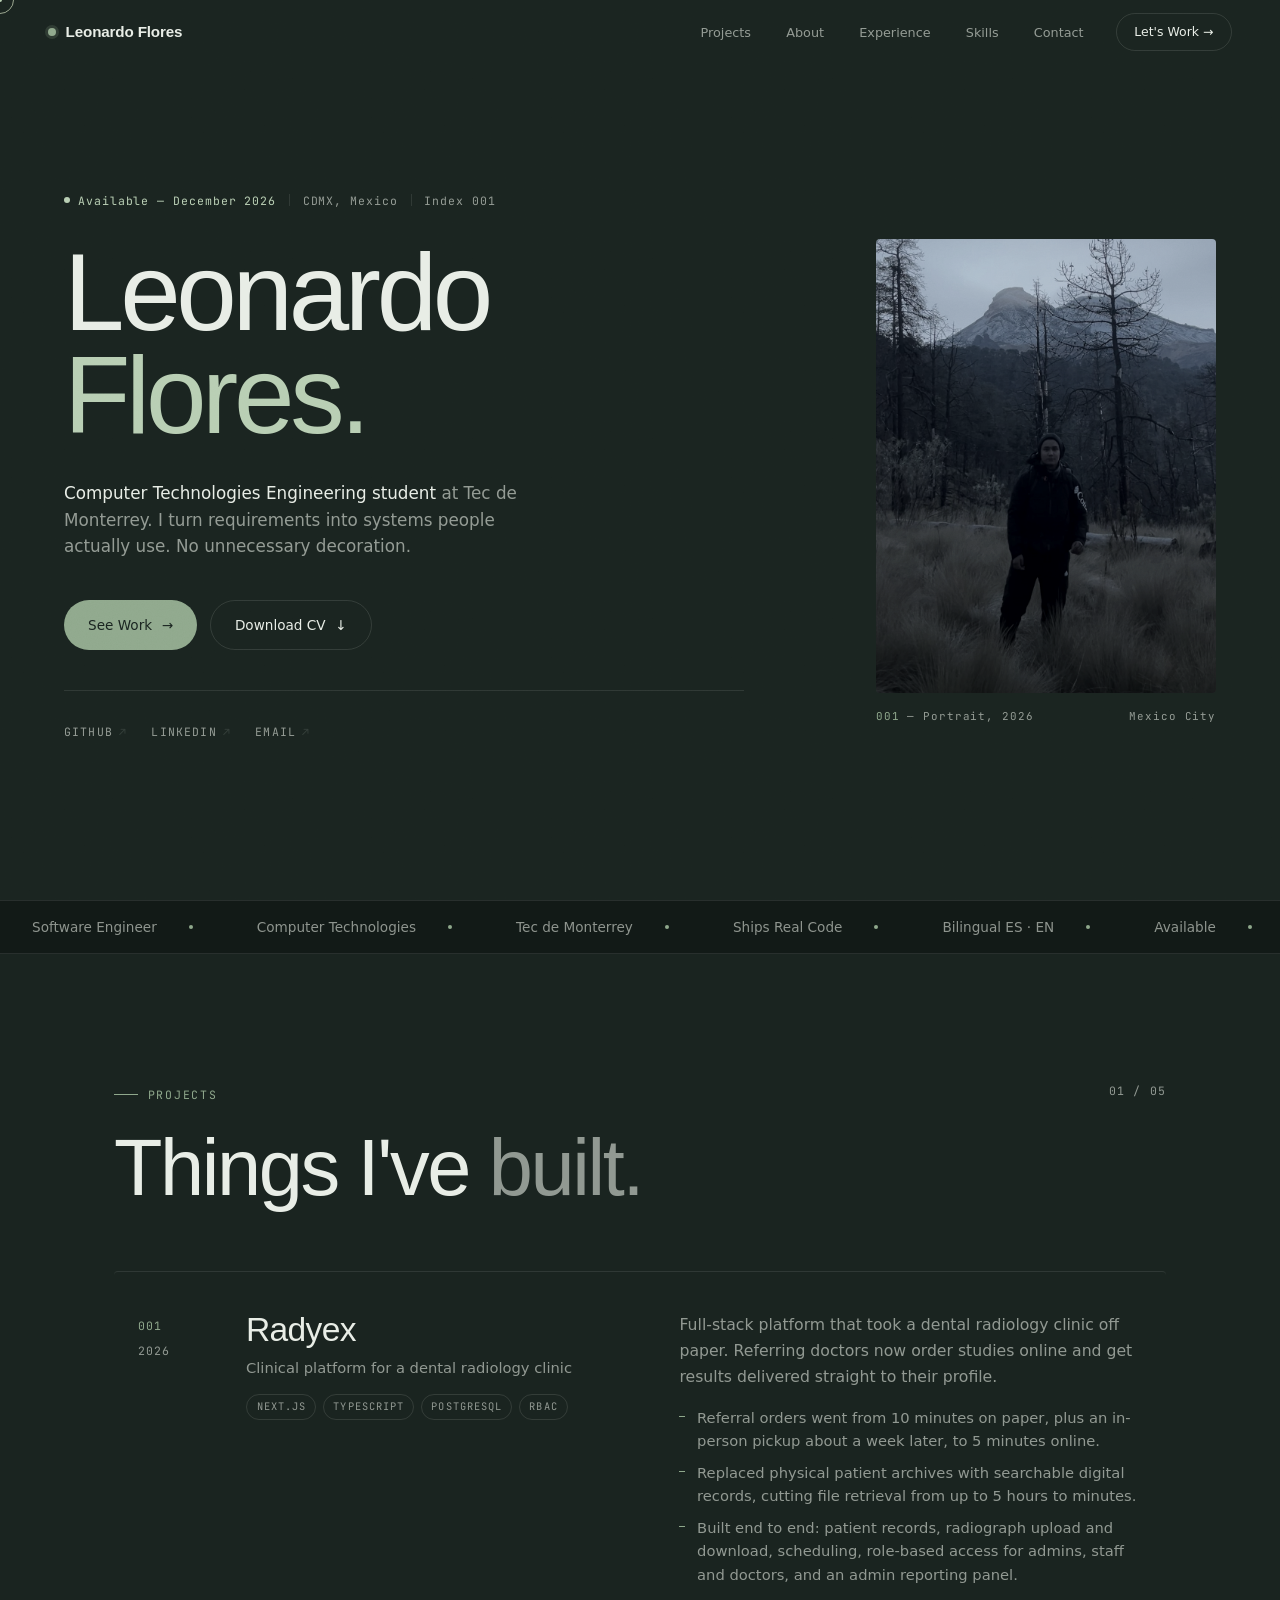
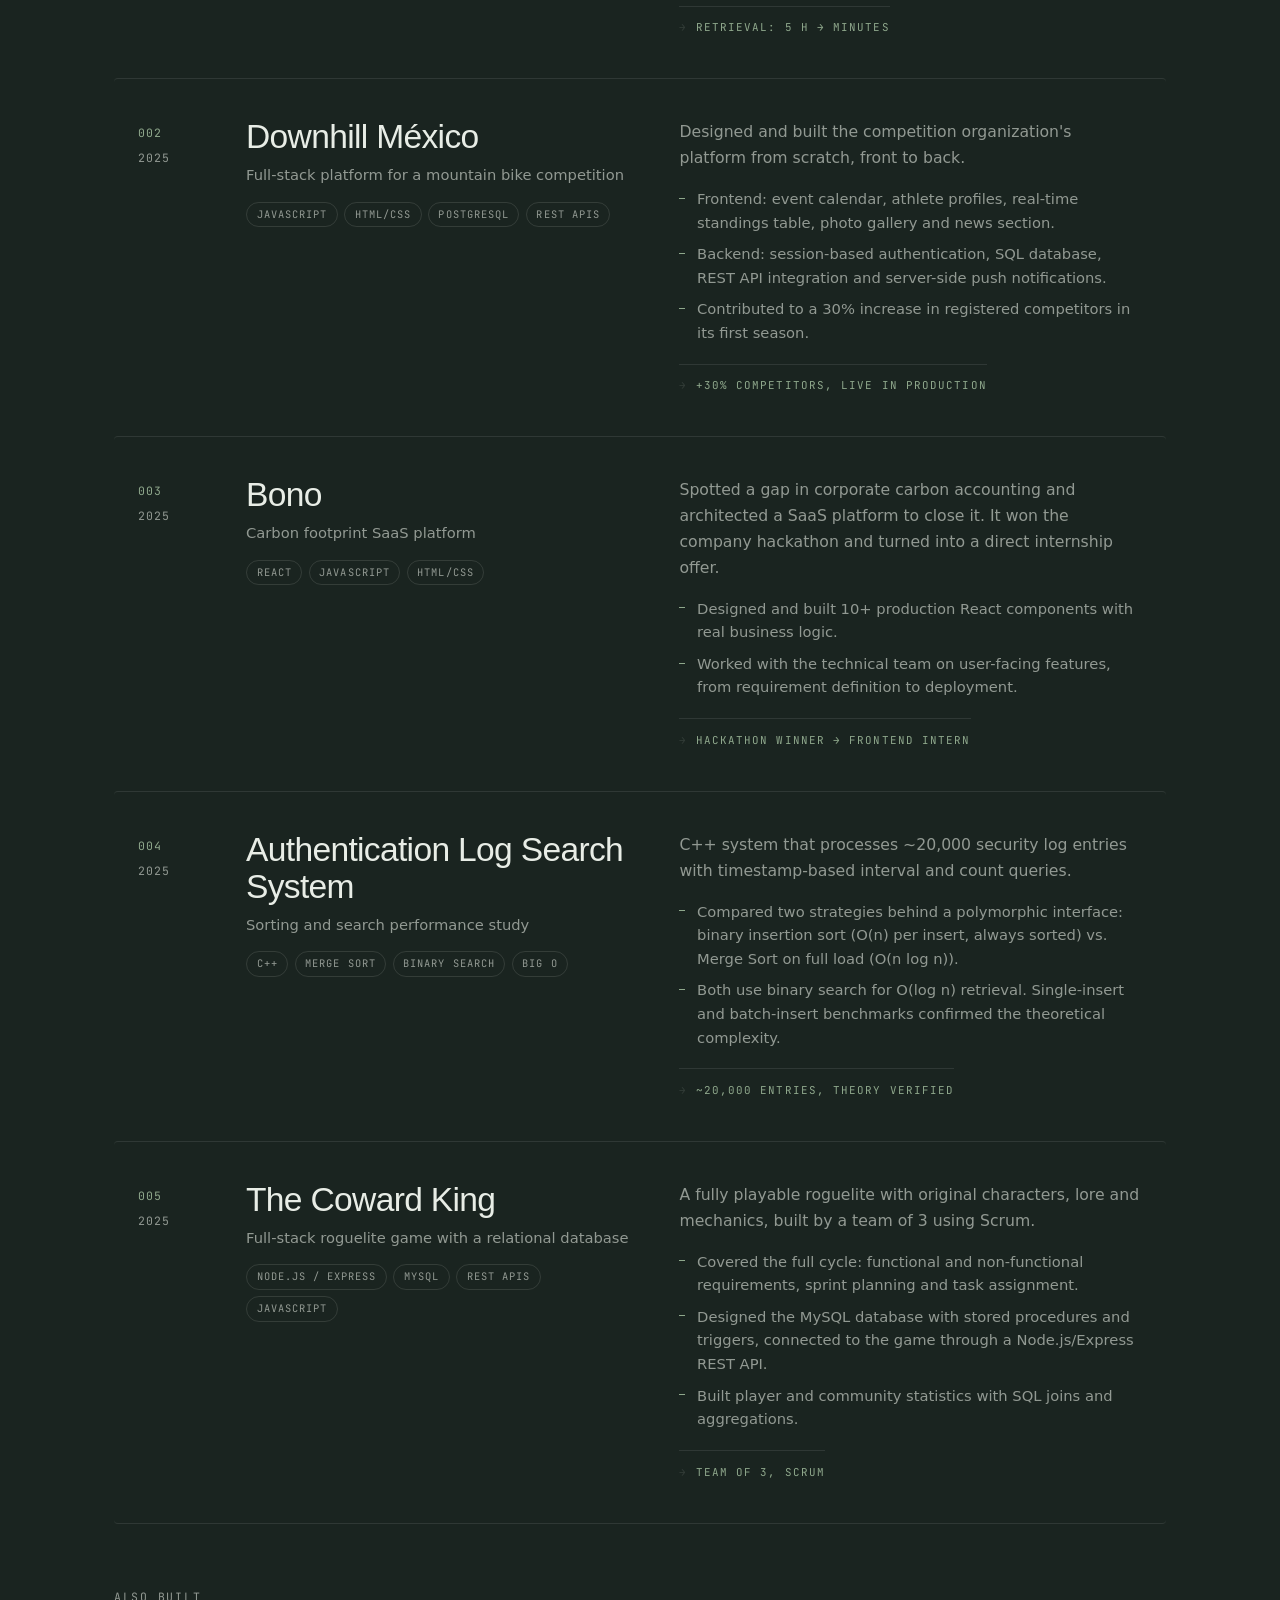
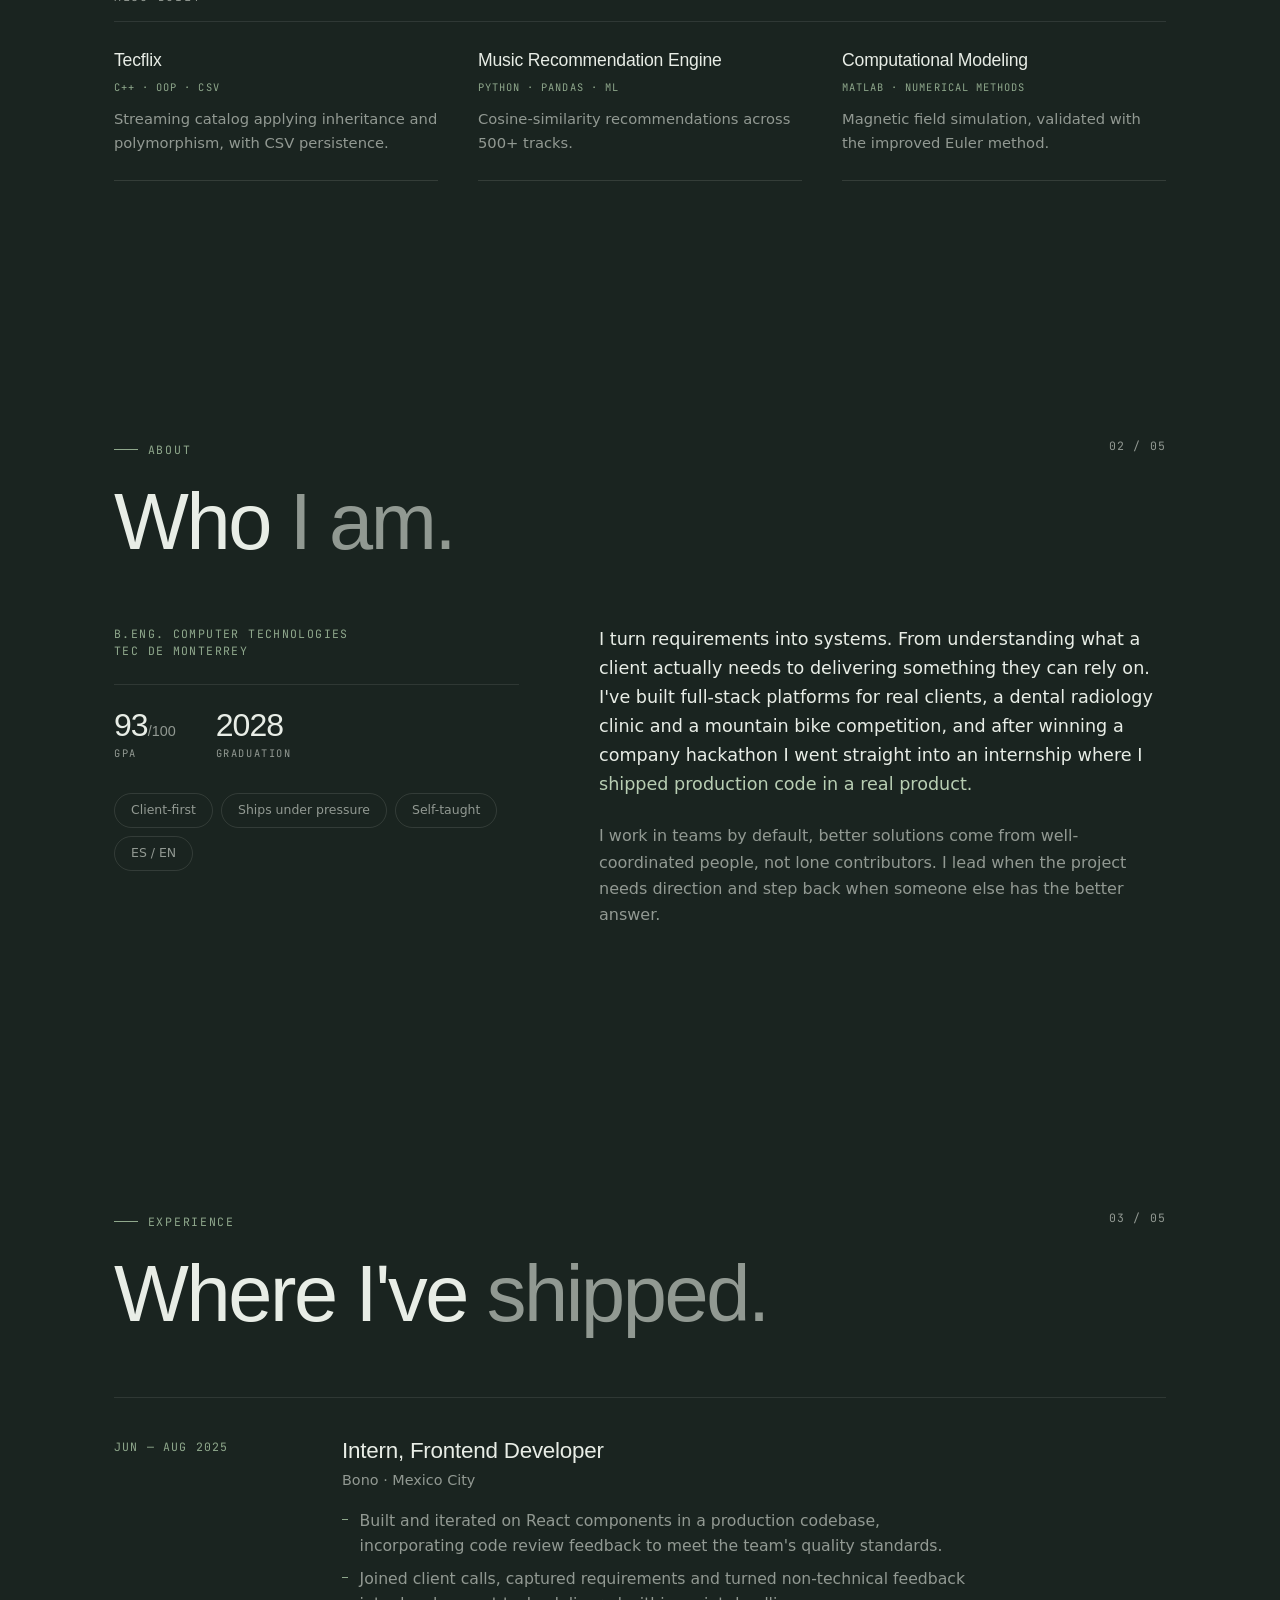
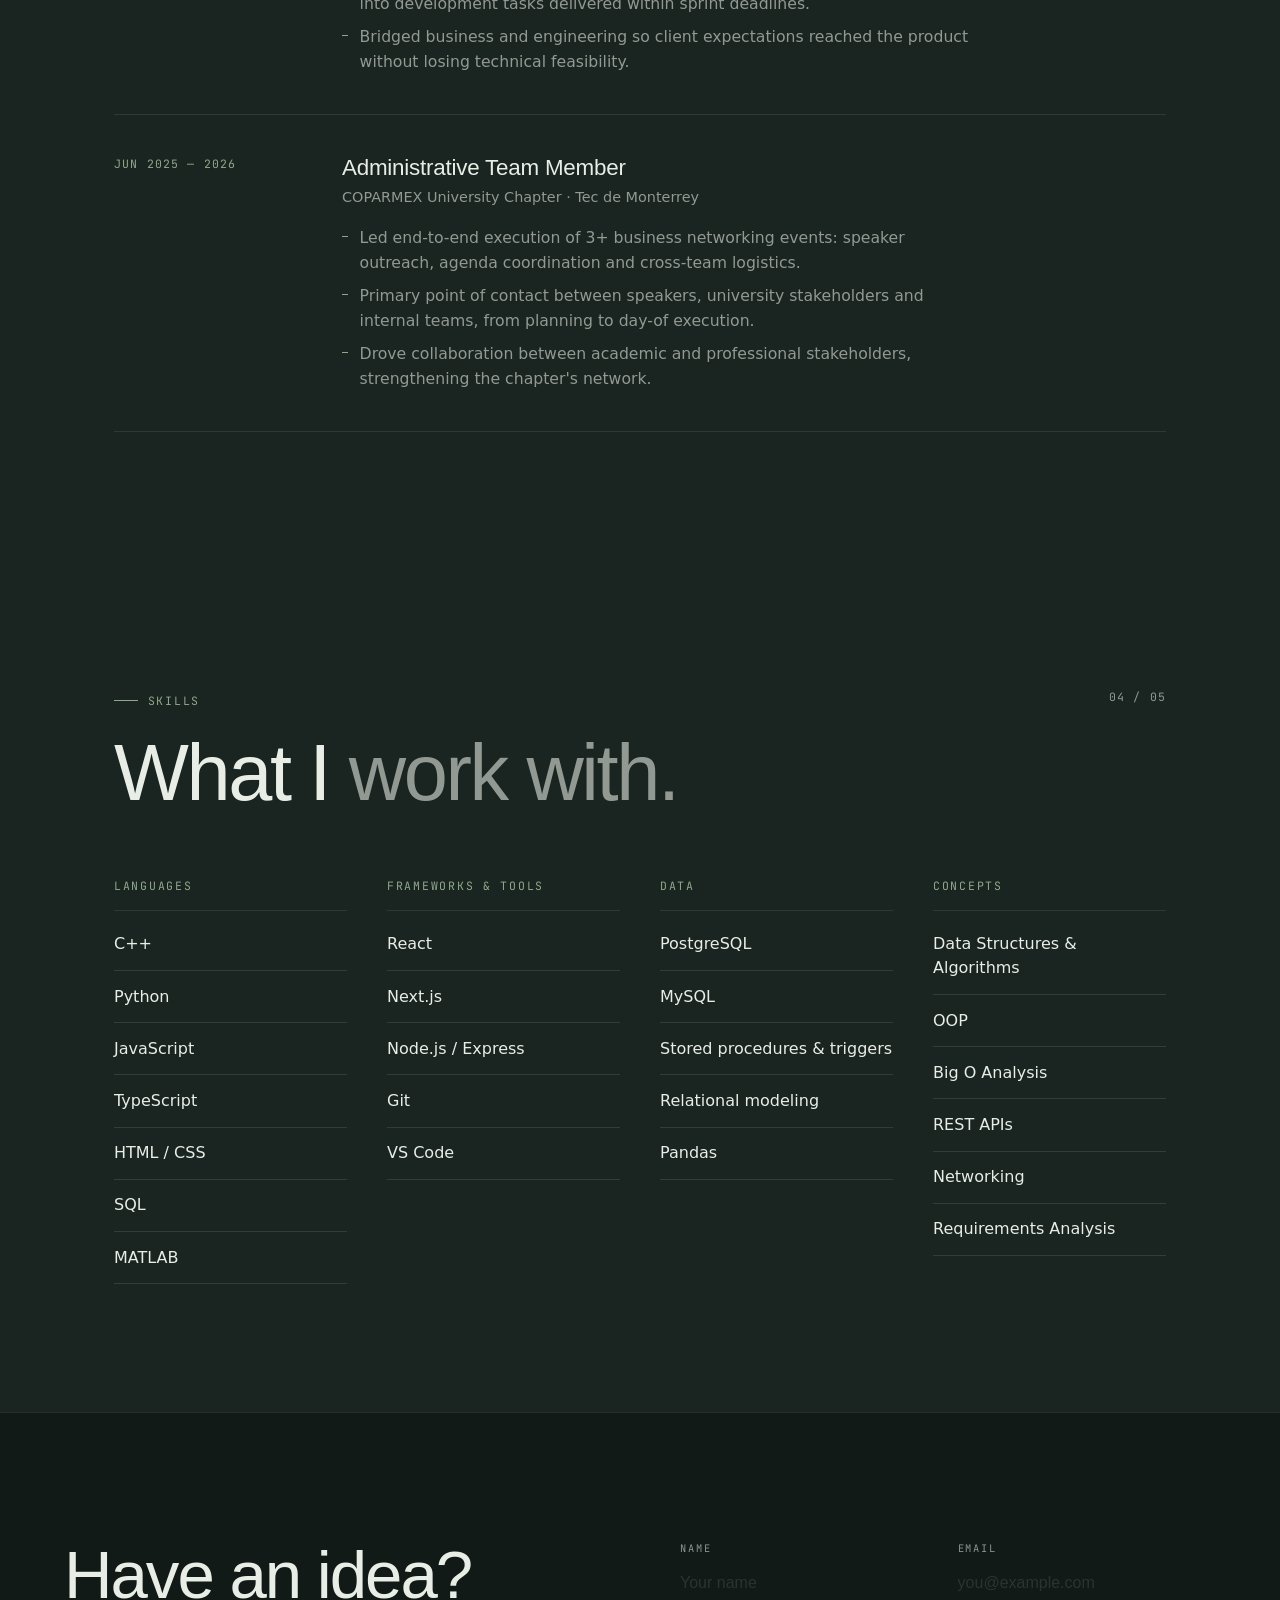
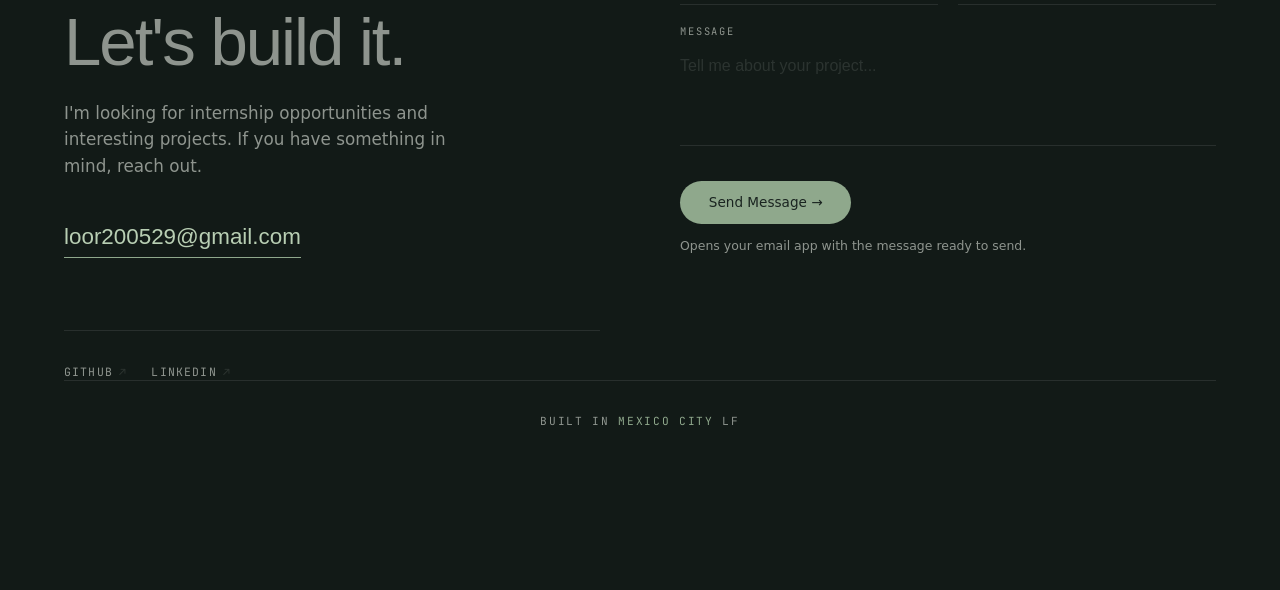
==== commit 878a6dd8: "Update" ====
--- a/index.html
+++ b/index.html
@@ -4,10 +4,12 @@
 <meta charset="UTF-8">
 <meta name="viewport" content="width=device-width, initial-scale=1.0">
 <title>Leonardo Flores — Software Engineer</title>
+<meta name="description" content="Leonardo Flores — Computer Technologies Engineering student at Tec de Monterrey. Full-stack projects with Next.js, React, Node.js, PostgreSQL and C++.">
 <link rel="icon" type="image/svg+xml" href="favicon.svg">
 <link rel="preconnect" href="https://fonts.googleapis.com">
 <link rel="preconnect" href="https://fonts.gstatic.com" crossorigin>
-<link href="https://api.fontshare.com/v2/css?f[]=switzer@400,500,600,700&f[]=jetbrains-mono@400&display=swap" rel="stylesheet">
+<link href="https://api.fontshare.com/v2/css?f[]=switzer@400,500,600,700&display=swap" rel="stylesheet">
+<link href="https://fonts.googleapis.com/css2?family=JetBrains+Mono:wght@400&display=swap" rel="stylesheet">
 <link rel="stylesheet" href="styles.css">
 </head>
 <body>
@@ -27,7 +29,7 @@
     <li><a href="#contact">Contact</a></li>
   </ul>
   <a href="mailto:loor200529@gmail.com" class="nav-cta">Let's Work →</a>
-  <button class="mobile-toggle" id="mobileToggle"><span></span><span></span><span></span></button>
+  <button class="mobile-toggle" id="mobileToggle" aria-label="Open menu"><span></span><span></span><span></span></button>
 </nav>
 
 <!-- HERO -->
@@ -45,15 +47,15 @@
       <span class="line2 ink-reveal" data-text="Flores."></span>
     </h1>
     <p class="hero-role">
-      <b>Computer Technologies Engineer</b>. I turn requirements into systems people actually use. No unnecessary decoration.
+      <b>Computer Technologies Engineering student</b> at Tec de Monterrey. I turn requirements into systems people actually use. No unnecessary decoration.
     </p>
     <div class="hero-ctas">
       <a href="#projects" class="btn btn-primary">See Work <span class="arrow">→</span></a>
       <a href="LeonardoFloresCV.pdf" class="btn btn-ghost" download>Download CV <span class="arrow">↓</span></a>
     </div>
     <div class="hero-socials">
-      <a href="https://github.com/Leonardou-lab" target="_blank" class="hero-social">GitHub<span>↗</span></a>
-      <a href="https://www.linkedin.com/in/leonardo-andr%C3%A9-flores-mendoza-2519a2366" target="_blank" class="hero-social">LinkedIn<span>↗</span></a>
+      <a href="https://github.com/Leonardou-lab" target="_blank" rel="noopener" class="hero-social">GitHub<span>↗</span></a>
+      <a href="https://www.linkedin.com/in/leonardo-andr%C3%A9-flores-mendoza-2519a2366" target="_blank" rel="noopener" class="hero-social">LinkedIn<span>↗</span></a>
       <a href="mailto:loor200529@gmail.com" class="hero-social">Email<span>↗</span></a>
     </div>
   </div>
@@ -96,97 +98,138 @@
   <div class="projects">
 
     <article class="proj reveal">
-      <div class="proj-num">001</div>
-      <div>
-        <h3 class="proj-title">Bono, Carbon Footprint Platform</h3>
-        <div class="proj-tags">
-          <span class="proj-tag">Python</span>
-          <span class="proj-tag">UI Design</span>
-        </div>
-      </div>
-      <div class="proj-body">
-        <p>Won a hackathon building a SaaS platform that calculates corporate and industrial carbon footprint. The win led directly to an internship where I designed and collaborated on the development of the actual product frontend.</p>
+      <div class="proj-num">001<span class="proj-year">2026</span></div>
+      <div>
+        <h3 class="proj-title">Radyex</h3>
+        <p class="proj-sub">Clinical platform for a dental radiology clinic</p>
+        <div class="proj-tags">
+          <span class="proj-tag">Next.js</span>
+          <span class="proj-tag">TypeScript</span>
+          <span class="proj-tag">PostgreSQL</span>
+          <span class="proj-tag">RBAC</span>
+        </div>
+      </div>
+      <div class="proj-body">
+        <p>Full-stack platform that took a dental radiology clinic off paper. Referring doctors now order studies online and get results delivered straight to their profile.</p>
+        <ul class="proj-points">
+          <li>Referral orders went from 10 minutes on paper, plus an in-person pickup about a week later, to 5 minutes online.</li>
+          <li>Replaced physical patient archives with searchable digital records, cutting file retrieval from up to 5 hours to minutes.</li>
+          <li>Built end to end: patient records, radiograph upload and download, scheduling, role-based access for admins, staff and doctors, and an admin reporting panel.</li>
+        </ul>
+        <div class="proj-meta">Retrieval: 5 h → minutes</div>
+      </div>
+    </article>
+
+    <article class="proj reveal">
+      <div class="proj-num">002<span class="proj-year">2025</span></div>
+      <div>
+        <h3 class="proj-title">Downhill México</h3>
+        <p class="proj-sub">Full-stack platform for a mountain bike competition</p>
+        <div class="proj-tags">
+          <span class="proj-tag">JavaScript</span>
+          <span class="proj-tag">HTML/CSS</span>
+          <span class="proj-tag">PostgreSQL</span>
+          <span class="proj-tag">REST APIs</span>
+        </div>
+      </div>
+      <div class="proj-body">
+        <p>Designed and built the competition organization's platform from scratch, front to back.</p>
+        <ul class="proj-points">
+          <li>Frontend: event calendar, athlete profiles, real-time standings table, photo gallery and news section.</li>
+          <li>Backend: session-based authentication, SQL database, REST API integration and server-side push notifications.</li>
+          <li>Contributed to a 30% increase in registered competitors in its first season.</li>
+        </ul>
+        <div class="proj-meta">+30% competitors, Live in production</div>
+      </div>
+    </article>
+
+    <article class="proj reveal">
+      <div class="proj-num">003<span class="proj-year">2025</span></div>
+      <div>
+        <h3 class="proj-title">Bono</h3>
+        <p class="proj-sub">Carbon footprint SaaS platform</p>
+        <div class="proj-tags">
+          <span class="proj-tag">React</span>
+          <span class="proj-tag">JavaScript</span>
+          <span class="proj-tag">HTML/CSS</span>
+        </div>
+      </div>
+      <div class="proj-body">
+        <p>Spotted a gap in corporate carbon accounting and architected a SaaS platform to close it. It won the company hackathon and turned into a direct internship offer.</p>
+        <ul class="proj-points">
+          <li>Designed and built 10+ production React components with real business logic.</li>
+          <li>Worked with the technical team on user-facing features, from requirement definition to deployment.</li>
+        </ul>
         <div class="proj-meta">Hackathon Winner → Frontend Intern</div>
       </div>
     </article>
 
-    <article class="proj reveal rd-1">
-      <div class="proj-num">002</div>
-      <div>
-        <h3 class="proj-title">Algorithmic Performance Analysis</h3>
+    <article class="proj reveal">
+      <div class="proj-num">004<span class="proj-year">2025</span></div>
+      <div>
+        <h3 class="proj-title">Authentication Log Search System</h3>
+        <p class="proj-sub">Sorting and search performance study</p>
         <div class="proj-tags">
           <span class="proj-tag">C++</span>
+          <span class="proj-tag">Merge Sort</span>
+          <span class="proj-tag">Binary Search</span>
           <span class="proj-tag">Big O</span>
         </div>
       </div>
       <div class="proj-body">
-        <p>C++ log management system over ~16,800 real security entries with timestamp-based search. Benchmarked binary insertion against Merge Sort on load — both using binary search for retrieval. Empirical results confirmed theoretical complexity.</p>
-        <div class="proj-meta">16,800 entries, Theory verified</div>
-      </div>
-    </article>
-
-    <article class="proj reveal rd-2">
-      <div class="proj-num">003</div>
-      <div>
-        <h3 class="proj-title">Tecflix</h3>
-        <div class="proj-tags">
-          <span class="proj-tag">C++</span>
-          <span class="proj-tag">OOP</span>
-          <span class="proj-tag">CSV</span>
-        </div>
-      </div>
-      <div class="proj-body">
-        <p>Streaming catalog in C++ applying inheritance and polymorphism through a Tecflix base class and Movies derived class. Persistent data storage via CSV file.</p>
-        <div class="proj-meta">OOP, CSV Persistence</div>
-      </div>
-    </article>
-
-    <article class="proj reveal">
-      <div class="proj-num">004</div>
-      <div>
-        <h3 class="proj-title">Downhill México</h3>
-        <div class="proj-tags">
-          <span class="proj-tag">HTML/CSS/JS</span>
-          <span class="proj-tag">Google Maps API</span>
-        </div>
-      </div>
-      <div class="proj-body">
-        <p>Official website for Downhill México. The largest downhill mountain bike competition in the country. Built the full platform: athlete profiles, event listings, and live map integration.</p>
-        <div class="proj-meta">Official Platform, Live in Production</div>
-      </div>
-    </article>
-
-    <article class="proj reveal rd-1">
-      <div class="proj-num">005</div>
-      <div>
-        <h3 class="proj-title">Music Recommendation Engine</h3>
-        <div class="proj-tags">
-          <span class="proj-tag">Python</span>
-          <span class="proj-tag">ML</span>
-          <span class="proj-tag">Pandas</span>
-        </div>
-      </div>
-      <div class="proj-body">
-        <p>Recommendation engine using cosine similarity across 500+ tracks.</p>
-        <div class="proj-meta">500+ tracks analyzed</div>
-      </div>
-    </article>
-
-    <article class="proj reveal rd-2">
-      <div class="proj-num">006</div>
-      <div>
-        <h3 class="proj-title">Computational Modeling</h3>
-        <div class="proj-tags">
-          <span class="proj-tag">MATLAB</span>
-          <span class="proj-tag">Numerical Methods</span>
-        </div>
-      </div>
-      <div class="proj-body">
-        <p>Simulated magnetic field behavior, validating physical results via the improved Euler method.</p>
-        <div class="proj-meta">Physics-validated results</div>
-      </div>
-    </article>
-
+        <p>C++ system that processes ~20,000 security log entries with timestamp-based interval and count queries.</p>
+        <ul class="proj-points">
+          <li>Compared two strategies behind a polymorphic interface: binary insertion sort (O(n) per insert, always sorted) vs. Merge Sort on full load (O(n log n)).</li>
+          <li>Both use binary search for O(log n) retrieval. Single-insert and batch-insert benchmarks confirmed the theoretical complexity.</li>
+        </ul>
+        <div class="proj-meta">~20,000 entries, Theory verified</div>
+      </div>
+    </article>
+
+    <article class="proj reveal">
+      <div class="proj-num">005<span class="proj-year">2025</span></div>
+      <div>
+        <h3 class="proj-title">The Coward King</h3>
+        <p class="proj-sub">Full-stack roguelite game with a relational database</p>
+        <div class="proj-tags">
+          <span class="proj-tag">Node.js / Express</span>
+          <span class="proj-tag">MySQL</span>
+          <span class="proj-tag">REST APIs</span>
+          <span class="proj-tag">JavaScript</span>
+        </div>
+      </div>
+      <div class="proj-body">
+        <p>A fully playable roguelite with original characters, lore and mechanics, built by a team of 3 using Scrum.</p>
+        <ul class="proj-points">
+          <li>Covered the full cycle: functional and non-functional requirements, sprint planning and task assignment.</li>
+          <li>Designed the MySQL database with stored procedures and triggers, connected to the game through a Node.js/Express REST API.</li>
+          <li>Built player and community statistics with SQL joins and aggregations.</li>
+        </ul>
+        <div class="proj-meta">Team of 3, Scrum</div>
+      </div>
+    </article>
+
+  </div>
+
+  <div class="other reveal">
+    <div class="other-head">Also built</div>
+    <div class="other-list">
+      <div class="other-item">
+        <h3 class="other-title">Tecflix</h3>
+        <div class="other-tags">C++ · OOP · CSV</div>
+        <p>Streaming catalog applying inheritance and polymorphism, with CSV persistence.</p>
+      </div>
+      <div class="other-item">
+        <h3 class="other-title">Music Recommendation Engine</h3>
+        <div class="other-tags">Python · Pandas · ML</div>
+        <p>Cosine-similarity recommendations across 500+ tracks.</p>
+      </div>
+      <div class="other-item">
+        <h3 class="other-title">Computational Modeling</h3>
+        <div class="other-tags">MATLAB · Numerical Methods</div>
+        <p>Magnetic field simulation, validated with the improved Euler method.</p>
+      </div>
+    </div>
   </div>
 </section>
 
@@ -200,7 +243,11 @@
 
   <div class="about-wrap">
     <aside class="about-aside reveal rd-1">
-      <span class="about-degree">Computer Technologies Eng.<br>Tec de Monterrey</span>
+      <span class="about-degree">B.Eng. Computer Technologies<br>Tec de Monterrey</span>
+      <div class="about-stats">
+        <div><span class="stat-val">93<small>/100</small></span><span class="stat-lbl">GPA</span></div>
+        <div><span class="stat-val">2028</span><span class="stat-lbl">Graduation</span></div>
+      </div>
       <div class="pill-row">
         <span class="pill">Client-first</span>
         <span class="pill">Ships under pressure</span>
@@ -210,7 +257,7 @@
     </aside>
 
     <div class="about-body reveal rd-2">
-      <p>I turn requirements into systems. From understanding what a client actually needs to delivering something they can rely on. I won a company hackathon, went straight into an internship, and <strong>have shipped production code in a real product.</strong></p>
+      <p>I turn requirements into systems. From understanding what a client actually needs to delivering something they can rely on. I've built full-stack platforms for real clients, a dental radiology clinic and a mountain bike competition, and after winning a company hackathon I went straight into an internship where I <strong>shipped production code in a real product.</strong></p>
       <p class="muted">I work in teams by default, better solutions come from well-coordinated people, not lone contributors. I lead when the project needs direction and step back when someone else has the better answer.</p>
     </div>
   </div>
@@ -229,16 +276,24 @@
       <div class="tl-date">Jun — Aug 2025</div>
       <div>
         <h3 class="tl-role">Intern, Frontend Developer</h3>
-        <div class="tl-company">Bono</div>
-        <p class="tl-desc">Designed and collaborated on the development of a carbon footprint SaaS platform, contributing specifically to the frontend. Role came directly from winning the company hackathon.</p>
+        <div class="tl-company">Bono · Mexico City</div>
+        <ul class="tl-points">
+          <li>Built and iterated on React components in a production codebase, incorporating code review feedback to meet the team's quality standards.</li>
+          <li>Joined client calls, captured requirements and turned non-technical feedback into development tasks delivered within sprint deadlines.</li>
+          <li>Bridged business and engineering so client expectations reached the product without losing technical feasibility.</li>
+        </ul>
       </div>
     </div>
     <div class="tl-item reveal rd-1">
-      <div class="tl-date">Jun 2025 — Present</div>
-      <div>
-        <h3 class="tl-role">Administrative Team</h3>
-        <div class="tl-company">COPARMEX, University Chapter</div>
-        <p class="tl-desc">Co-organized business networking events connecting Tec talent with industry leaders. Managed logistics, communications, and coordination across departments.</p>
+      <div class="tl-date">Jun 2025 — 2026</div>
+      <div>
+        <h3 class="tl-role">Administrative Team Member</h3>
+        <div class="tl-company">COPARMEX University Chapter · Tec de Monterrey</div>
+        <ul class="tl-points">
+          <li>Led end-to-end execution of 3+ business networking events: speaker outreach, agenda coordination and cross-team logistics.</li>
+          <li>Primary point of contact between speakers, university stakeholders and internal teams, from planning to day-of execution.</li>
+          <li>Drove collaboration between academic and professional stakeholders, strengthening the chapter's network.</li>
+        </ul>
       </div>
     </div>
   </div>
@@ -258,24 +313,35 @@
       <div class="skill-row">C++</div>
       <div class="skill-row">Python</div>
       <div class="skill-row">JavaScript</div>
+      <div class="skill-row">TypeScript</div>
       <div class="skill-row">HTML / CSS</div>
       <div class="skill-row">SQL</div>
+      <div class="skill-row">MATLAB</div>
     </div>
     <div class="reveal rd-1">
-      <div class="skills-col-title">Tools</div>
+      <div class="skills-col-title">Frameworks &amp; Tools</div>
+      <div class="skill-row">React</div>
+      <div class="skill-row">Next.js</div>
+      <div class="skill-row">Node.js / Express</div>
       <div class="skill-row">Git</div>
-      <div class="skill-row">React</div>
-      <div class="skill-row">Node.js</div>
       <div class="skill-row">VS Code</div>
+    </div>
+    <div class="reveal rd-2">
+      <div class="skills-col-title">Data</div>
+      <div class="skill-row">PostgreSQL</div>
+      <div class="skill-row">MySQL</div>
+      <div class="skill-row">Stored procedures &amp; triggers</div>
+      <div class="skill-row">Relational modeling</div>
+      <div class="skill-row">Pandas</div>
+    </div>
+    <div class="reveal rd-3">
+      <div class="skills-col-title">Concepts</div>
+      <div class="skill-row">Data Structures &amp; Algorithms</div>
+      <div class="skill-row">OOP</div>
+      <div class="skill-row">Big O Analysis</div>
       <div class="skill-row">REST APIs</div>
-    </div>
-    <div class="reveal rd-2">
-      <div class="skills-col-title">Concepts</div>
-      <div class="skill-row">Data Structures</div>
-      <div class="skill-row">Algorithms</div>
-      <div class="skill-row">OOP</div>
-      <div class="skill-row">IoT</div>
-      <div class="skill-row">CCNA</div>
+      <div class="skill-row">Networking</div>
+      <div class="skill-row">Requirements Analysis</div>
     </div>
   </div>
 </section>
@@ -288,26 +354,27 @@
       <p class="contact-lede">I'm looking for internship opportunities and interesting projects. If you have something in mind, reach out.</p>
       <a href="mailto:loor200529@gmail.com" class="contact-email">loor200529@gmail.com</a>
       <div class="hero-socials">
-        <a href="https://github.com/Leonardou-lab" target="_blank" class="hero-social">GitHub<span>↗</span></a>
-        <a href="https://www.linkedin.com/in/leonardo-andr%C3%A9-flores-mendoza-2519a2366" target="_blank" class="hero-social">LinkedIn<span>↗</span></a>
+        <a href="https://github.com/Leonardou-lab" target="_blank" rel="noopener" class="hero-social">GitHub<span>↗</span></a>
+        <a href="https://www.linkedin.com/in/leonardo-andr%C3%A9-flores-mendoza-2519a2366" target="_blank" rel="noopener" class="hero-social">LinkedIn<span>↗</span></a>
       </div>
     </div>
     <form class="contact-form reveal rd-1" onsubmit="handleForm(event)">
       <div class="form-row">
         <div class="form-group">
-          <label>Name</label>
-          <input type="text" name="name" placeholder="Your name" required>
+          <label for="f-name">Name</label>
+          <input id="f-name" type="text" name="name" placeholder="Your name" required>
         </div>
         <div class="form-group">
-          <label>Email</label>
-          <input type="email" name="email" placeholder="you@example.com" required>
+          <label for="f-email">Email</label>
+          <input id="f-email" type="email" name="email" placeholder="you@example.com" required>
         </div>
       </div>
       <div class="form-group">
-        <label>Message</label>
-        <textarea name="message" placeholder="Tell me about your project..." required></textarea>
+        <label for="f-message">Message</label>
+        <textarea id="f-message" name="message" placeholder="Tell me about your project..." required></textarea>
       </div>
       <button class="form-submit" type="submit">Send Message →</button>
+      <p class="form-note">Opens your email app with the message ready to send.</p>
     </form>
   </div>
   <footer>Built in <em>Mexico City</em> LF</footer>
--- a/styles.css
+++ b/styles.css
@@ -347,10 +347,56 @@
   display:inline-flex;align-items:center;gap:.5rem;
 }
 .proj-meta::before{content:'→';color:var(--ink-faint)}
+.proj-year{
+  display:block;margin-top:.5rem;
+  color:var(--ink-mute);
+}
+.proj-sub{
+  font-size:.92rem;color:var(--ink-mute);
+  line-height:1.45;margin:-.3rem 0 1rem;
+}
+.proj-points{list-style:none;margin:0 0 1.2rem}
+.proj-points li,.tl-points li{
+  position:relative;
+  padding-left:1.1rem;
+  font-size:.92rem;line-height:1.6;
+  color:var(--ink-mute);
+}
+.proj-points li+li,.tl-points li+li{margin-top:.5rem}
+.proj-points li::before,.tl-points li::before{
+  content:'';position:absolute;left:0;top:.72em;
+  width:6px;height:1px;background:var(--accent);
+}
 @media (max-width:900px){
   .proj{grid-template-columns:1fr;gap:1rem;padding:2rem 1rem}
   .proj:hover{padding-left:1rem}
-}
+  .proj-num{display:flex;gap:.8rem}
+  .proj-year{margin-top:0}
+}
+
+/* Other work */
+.other{margin-top:4rem}
+.other-head{
+  font-family:'JetBrains Mono',monospace;
+  font-size:.72rem;letter-spacing:.15em;text-transform:uppercase;
+  color:var(--ink-mute);
+  padding-bottom:1rem;
+  border-bottom:1px solid var(--rule);
+}
+.other-list{display:grid;grid-template-columns:repeat(3,1fr);gap:0 2.5rem}
+.other-item{padding:1.6rem 0;border-bottom:1px solid var(--ink-faint)}
+.other-title{
+  font-family:'Switzer',sans-serif;
+  font-size:1.1rem;font-weight:500;letter-spacing:-.01em;
+  margin-bottom:.4rem;
+}
+.other-tags{
+  font-family:'JetBrains Mono',monospace;
+  font-size:.65rem;letter-spacing:.1em;text-transform:uppercase;
+  color:var(--accent);margin-bottom:.7rem;
+}
+.other-item p{font-size:.92rem;color:var(--ink-mute);line-height:1.6}
+@media (max-width:900px){.other-list{grid-template-columns:1fr}}
 
 /* ─── ABOUT ─── */
 .about-wrap{
@@ -372,6 +418,23 @@
 }
 .about-body p.muted{color:var(--ink-mute);font-size:1rem}
 .about-body strong{color:var(--accent-bright);font-weight:500}
+.about-stats{
+  display:flex;gap:2.5rem;
+  margin-top:1.5rem;padding-top:1.5rem;
+  border-top:1px solid var(--rule);
+}
+.about-stats>div{display:flex;flex-direction:column;gap:.3rem}
+.stat-val{
+  font-family:'Switzer',sans-serif;
+  font-size:2rem;font-weight:500;letter-spacing:-.03em;line-height:1;
+  color:var(--ink);font-variant-numeric:tabular-nums;
+}
+.stat-val small{font-size:.9rem;color:var(--ink-mute);font-weight:400;letter-spacing:0}
+.stat-lbl{
+  font-family:'JetBrains Mono',monospace;
+  font-size:.65rem;letter-spacing:.15em;text-transform:uppercase;
+  color:var(--ink-mute);
+}
 .pill-row{display:flex;flex-wrap:wrap;gap:.5rem;margin-top:2rem}
 .pill{
   font-size:.78rem;font-weight:500;
@@ -410,12 +473,14 @@
   margin-bottom:1rem;
 }
 .tl-desc{font-size:1rem;color:var(--ink-mute);line-height:1.65;max-width:62ch}
+.tl-points{list-style:none;max-width:62ch}
+.tl-points li{font-size:.98rem}
 @media (max-width:900px){
   .tl-item{grid-template-columns:1fr;gap:.8rem}
 }
 
 /* ─── SKILLS ─── */
-.skills-grid{display:grid;grid-template-columns:repeat(3,1fr);gap:0 4rem}
+.skills-grid{display:grid;grid-template-columns:repeat(4,1fr);gap:0 2.5rem}
 .skills-col-title{
   font-family:'JetBrains Mono',monospace;
   font-size:.72rem;letter-spacing:.15em;text-transform:uppercase;
@@ -438,10 +503,12 @@
   font-size:.65rem;letter-spacing:.1em;
   color:var(--ink-mute);font-weight:400;
 }
-@media (max-width:900px){.skills-grid{grid-template-columns:1fr;gap:2rem}}
+@media (max-width:1024px){.skills-grid{grid-template-columns:repeat(2,1fr);gap:3rem 3rem}}
+@media (max-width:600px){.skills-grid{grid-template-columns:1fr;gap:2rem}}
 
 /* ─── CONTACT ─── */
 #contact{
+  max-width:none;
   background:var(--bg-2);
   border-top:1px solid var(--rule);
   padding:clamp(5rem,10vw,8rem) clamp(1.5rem,5vw,4rem);
@@ -497,6 +564,7 @@
   transition:all .25s;
 }
 .form-submit:hover{background:var(--accent-bright);transform:translateY(-2px)}
+.form-note{font-size:.78rem;color:var(--ink-mute);margin-top:-.4rem}
 @media (max-width:900px){.contact-inner{grid-template-columns:1fr;gap:3rem}.form-row{grid-template-columns:1fr}}
 
 footer{
